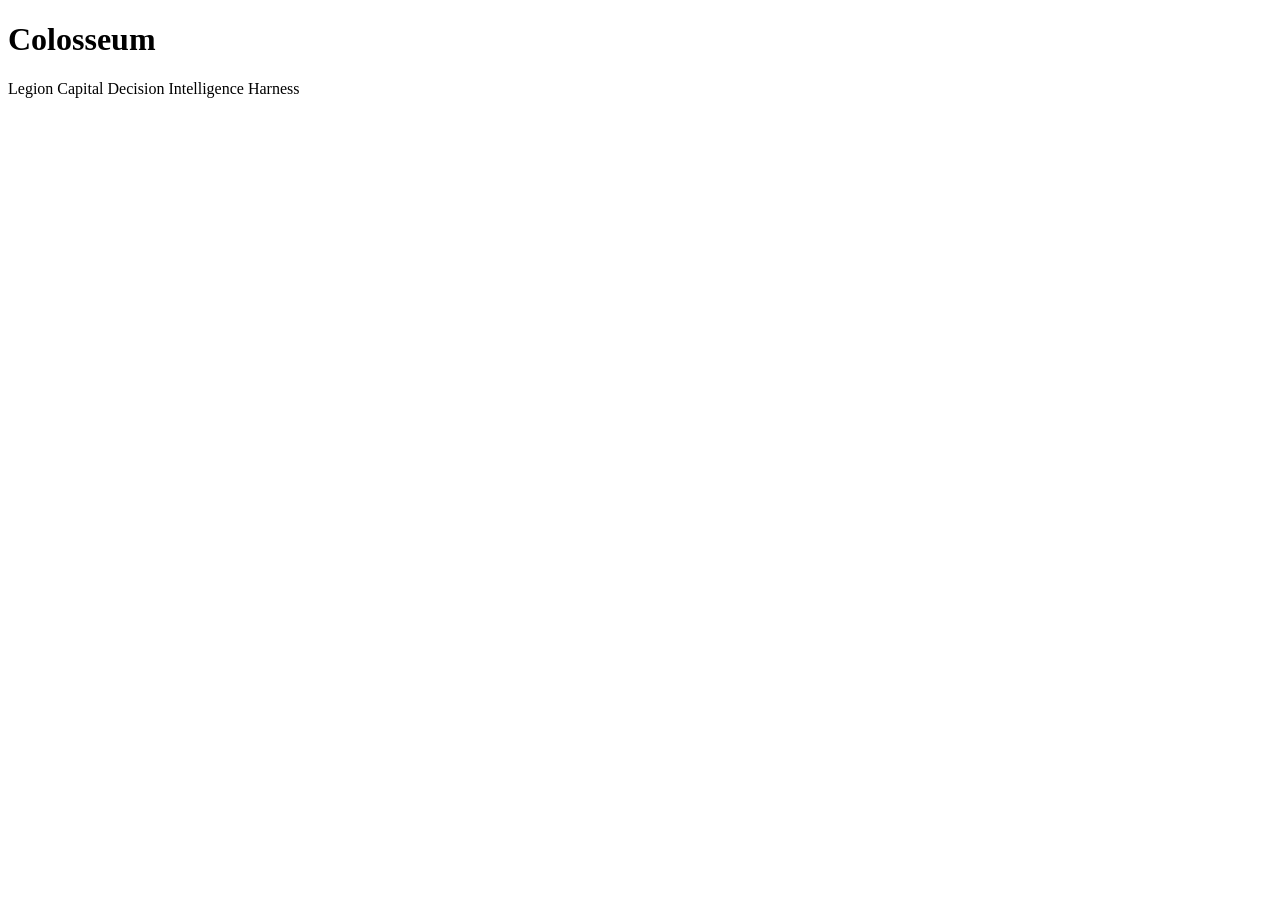
==== web/index.html @ 02df6abf "Colosseum starter pack and skeleton" ====
<!DOCTYPE html>
<html lang="en">
<head>
  <meta charset="UTF-8">
  <meta name="viewport" content="width=device-width, initial-scale=1.0">
  <title>Colosseum — Decision Intelligence</title>
  <link rel="stylesheet" href="styles.css">
</head>
<body>
  <header>
    <h1>Colosseum</h1>
    <p>Legion Capital Decision Intelligence Harness</p>
  </header>
  <main id="app">
    <!-- TODO: Implement UI components: Brief input, Adviser selection, Live run status, Memo & Scorecard view, Human approval -->
  </main>
  <script src="app.js"></script>
</body>
</html>
---- web/styles.css ----
/* Colosseum frontend styles */
/* TODO: Implement clean executive dashboard styling for memo, scorecard, and adviser debates. */
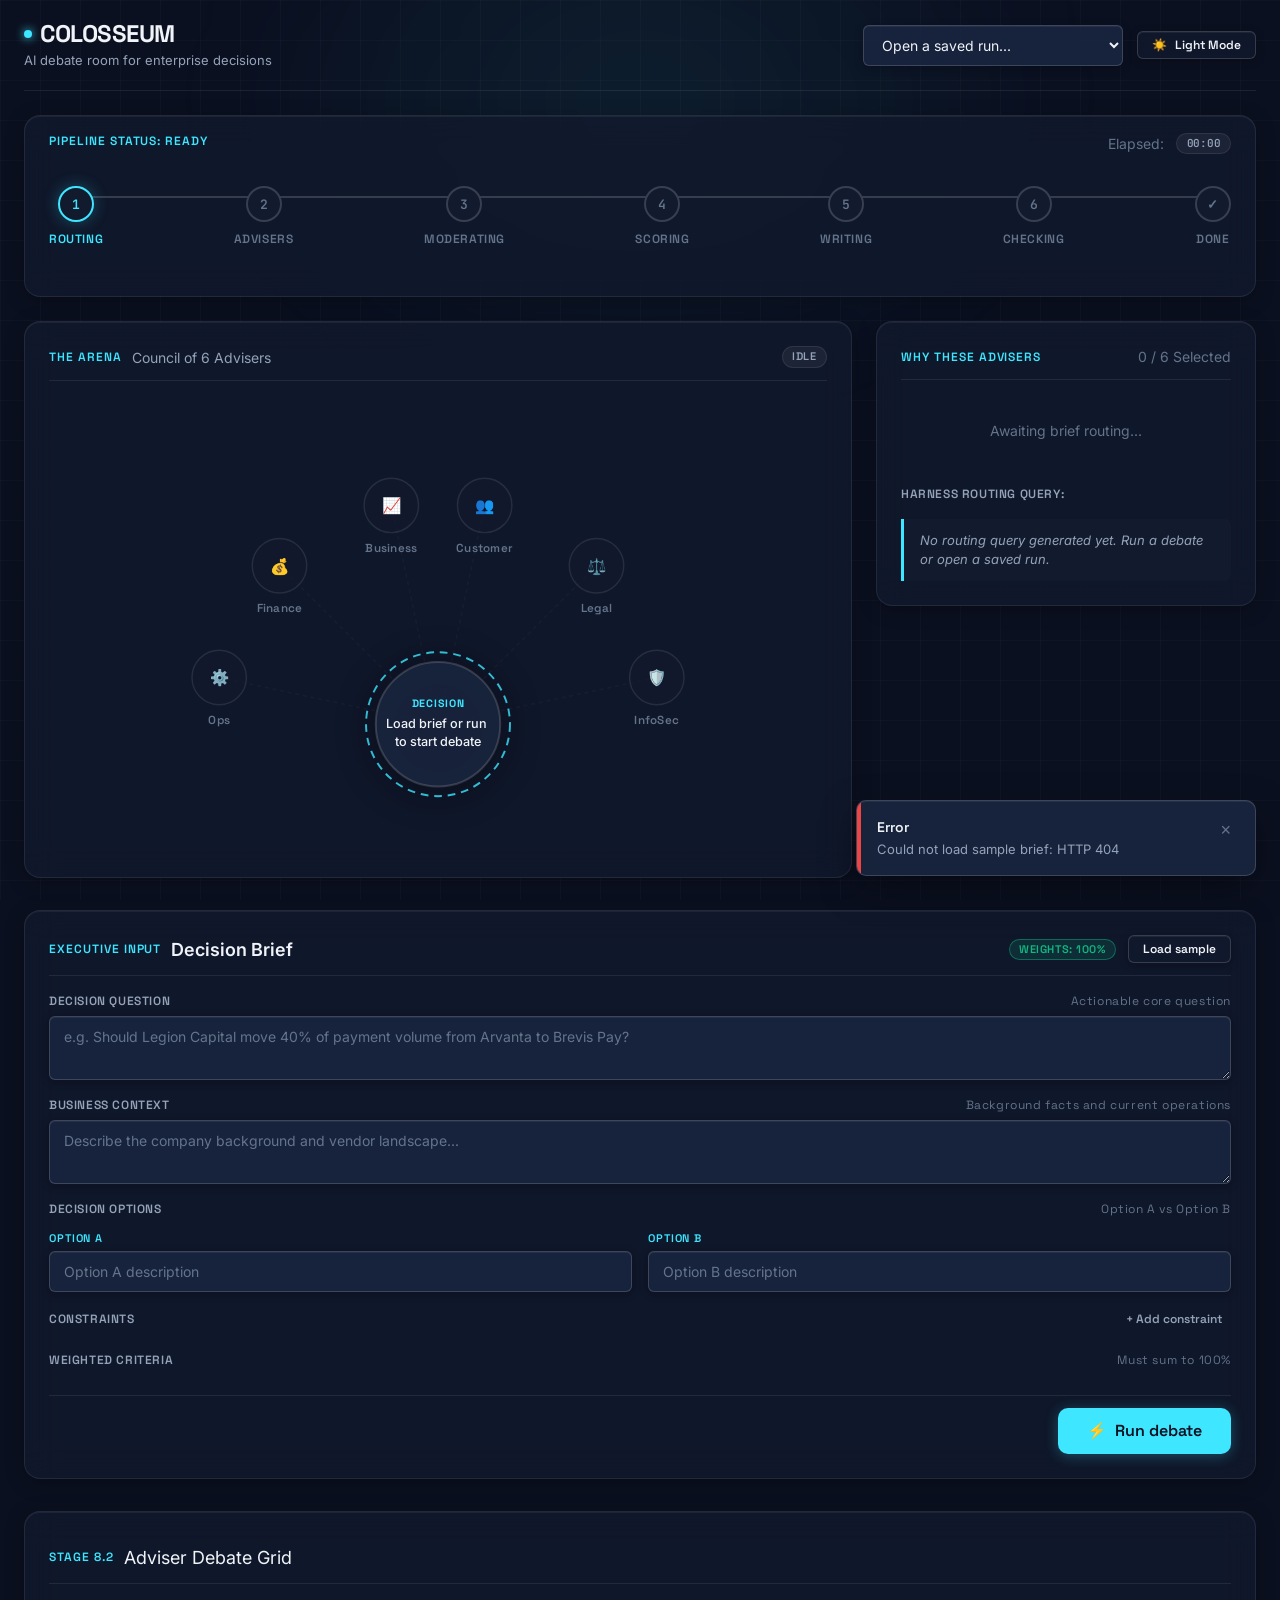
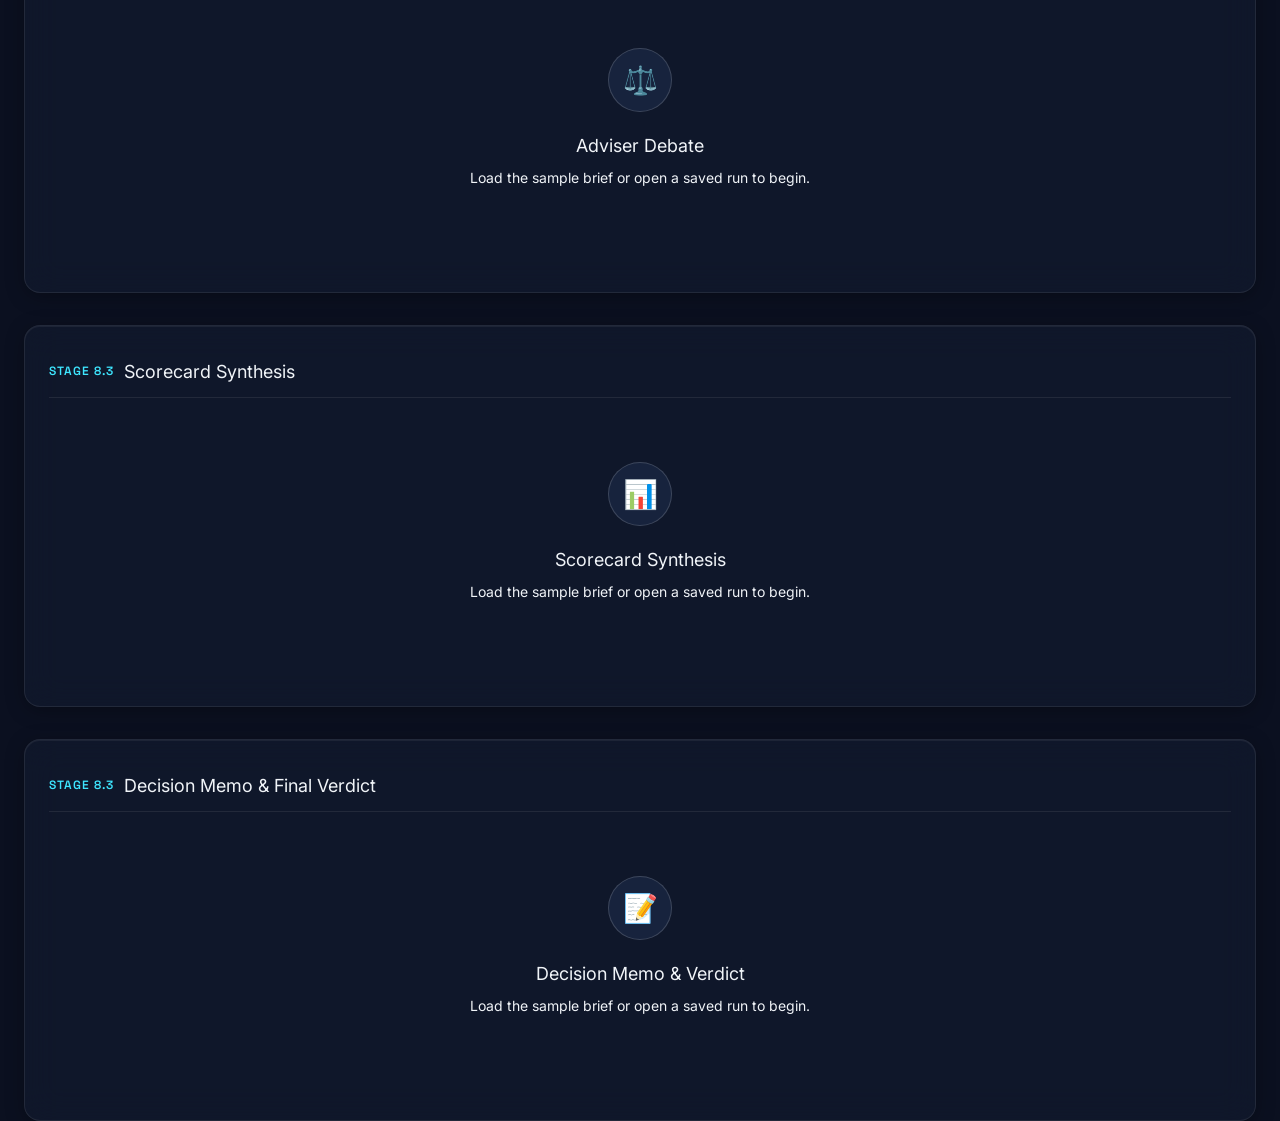
==== commit d722af1a: "feat(web): complete 8.1 command room, fix Arena SVG className bug, add favicon" ====
--- a/web/index.html
+++ b/web/index.html
@@ -1,19 +1,346 @@
 <!DOCTYPE html>
-<html lang="en">
+<html lang="en" data-theme="dark">
 <head>
   <meta charset="UTF-8">
   <meta name="viewport" content="width=device-width, initial-scale=1.0">
-  <title>Colosseum — Decision Intelligence</title>
+  <title>Colosseum — AI Debate Room for Enterprise Decisions</title>
+  <link rel="preconnect" href="https://fonts.googleapis.com">
+  <link rel="preconnect" href="https://fonts.gstatic.com" crossorigin>
+  <link href="https://fonts.googleapis.com/css2?family=Inter:wght@400;500;600;700&family=JetBrains+Mono:wght@400;500;600&family=Space+Grotesk:wght@500;600;700&display=swap" rel="stylesheet">
   <link rel="stylesheet" href="styles.css">
+  <link rel="icon" type="image/svg+xml" href="favicon.svg">
 </head>
 <body>
-  <header>
-    <h1>Colosseum</h1>
-    <p>Legion Capital Decision Intelligence Harness</p>
-  </header>
-  <main id="app">
-    <!-- TODO: Implement UI components: Brief input, Adviser selection, Live run status, Memo & Scorecard view, Human approval -->
-  </main>
+  <div class="app-container">
+    <!-- Top Bar -->
+    <header class="top-bar">
+      <div class="brand-group">
+        <div class="brand-title">
+          <span class="brand-dot"></span>
+          <span>COLOSSEUM</span>
+        </div>
+        <div class="brand-subtitle">AI debate room for enterprise decisions</div>
+      </div>
+
+      <div class="top-bar-controls">
+        <div class="saved-runs-wrapper">
+          <select id="saved-runs-select" class="select-control" aria-label="Open a saved run">
+            <option value="">Open a saved run...</option>
+          </select>
+        </div>
+        <button id="theme-toggle" class="btn btn-secondary btn-sm" aria-label="Toggle theme">
+          <span id="theme-icon">☀️</span>
+          <span id="theme-text">Light Mode</span>
+        </button>
+      </div>
+    </header>
+
+    <!-- Progress Step Bar & Timer -->
+    <div class="step-bar-wrapper glass-panel" style="padding: 1rem 1.5rem; margin-bottom: 1.5rem;">
+      <div style="display: flex; align-items: center; justify-content: space-between; margin-bottom: 0.5rem;">
+        <span class="eyebrow" id="pipeline-status-label">PIPELINE STATUS: READY</span>
+        <div style="display: flex; align-items: center; gap: 0.75rem;">
+          <span class="text-small text-muted">Elapsed:</span>
+          <span class="badge badge-neutral"><span id="elapsed-timer" class="mono-num">00:00</span></span>
+        </div>
+      </div>
+
+      <div class="step-bar">
+        <div class="step-bar-progress" id="step-progress-line" style="width: 0%;"></div>
+        
+        <div class="step-item is-active" data-step="routing">
+          <div class="step-node">1</div>
+          <div class="step-label">Routing</div>
+        </div>
+        <div class="step-item" data-step="advisers">
+          <div class="step-node">2</div>
+          <div class="step-label">Advisers</div>
+        </div>
+        <div class="step-item" data-step="moderating">
+          <div class="step-node">3</div>
+          <div class="step-label">Moderating</div>
+        </div>
+        <div class="step-item" data-step="scoring">
+          <div class="step-node">4</div>
+          <div class="step-label">Scoring</div>
+        </div>
+        <div class="step-item" data-step="writing">
+          <div class="step-node">5</div>
+          <div class="step-label">Writing</div>
+        </div>
+        <div class="step-item" data-step="checking">
+          <div class="step-node">6</div>
+          <div class="step-label">Checking</div>
+        </div>
+        <div class="step-item" data-step="done">
+          <div class="step-node">✓</div>
+          <div class="step-label">Done</div>
+        </div>
+      </div>
+    </div>
+
+    <!-- Red Glass Panel for Failed Runs -->
+    <div id="pipeline-error" class="glass-panel panel-error" style="display: none;">
+      <div class="panel-error-icon">!</div>
+      <div style="flex: 1;">
+        <div class="panel-error-title" id="pipeline-error-stage">Pipeline Failed</div>
+        <div class="panel-error-msg" id="pipeline-error-detail">An unexpected error occurred during execution.</div>
+      </div>
+    </div>
+
+    <!-- Hero Grid: The Arena & "Why These Advisers" -->
+    <div class="hero-grid">
+      <!-- The Arena (Hero Centerpiece) -->
+      <div class="glass-panel arena-panel" style="padding: 1.5rem;">
+        <div class="panel-header">
+          <div class="panel-title">
+            <span class="eyebrow" style="margin: 0;">THE ARENA</span>
+            <span style="font-size: 0.875rem; color: var(--text-secondary);">Council of 6 Advisers</span>
+          </div>
+          <span id="arena-status-badge" class="badge badge-neutral">Idle</span>
+        </div>
+
+        <div class="arena-wrapper">
+          <svg class="arena-svg" viewBox="0 0 800 420" xmlns="http://www.w3.org/2000/svg">
+            <defs>
+              <!-- Filter for glow on active rings -->
+              <filter id="cyanGlow" x="-20%" y="-20%" width="140%" height="140%">
+                <feGaussianBlur stdDeviation="4" result="blur" />
+                <feComposite in="SourceGraphic" in2="blur" operator="over" />
+              </filter>
+            </defs>
+
+            <!-- Connector Lines (Behind Seats) -->
+            <g class="arena-connectors">
+              <line id="connector-ops" class="arena-connector" x1="175" y1="272" x2="400" y2="320" />
+              <line id="connector-finance" class="arena-connector" x1="237" y1="157" x2="400" y2="320" />
+              <line id="connector-business" class="arena-connector" x1="352" y1="95" x2="400" y2="320" />
+              <line id="connector-customer" class="arena-connector" x1="448" y1="95" x2="400" y2="320" />
+              <line id="connector-legal" class="arena-connector" x1="563" y1="157" x2="400" y2="320" />
+              <line id="connector-infosec" class="arena-connector" x1="625" y1="272" x2="400" y2="320" />
+            </g>
+
+            <!-- Center Decision Node -->
+            <g class="center-decision-node" id="node-decision">
+              <circle class="center-disc" cx="400" cy="320" r="64" />
+              <circle class="center-ring" cx="400" cy="320" r="74" />
+              <text class="center-title" x="400" y="302">DECISION</text>
+              <text class="center-question" id="arena-center-question" x="400" y="324">
+                <tspan x="400" dy="0">Load brief or run</tspan>
+                <tspan x="400" dy="18">to start debate</tspan>
+              </text>
+            </g>
+
+            <!-- Adviser Seats -->
+            <!-- 1. Ops -->
+            <g id="seat-ops" class="arena-seat state-idle" data-adviser="ops" transform="translate(0,0)">
+              <circle class="seat-ring" cx="175" cy="272" r="34" />
+              <circle class="seat-disc" cx="175" cy="272" r="28" />
+              <text class="seat-icon" x="175" y="278" font-size="16" text-anchor="middle">⚙️</text>
+              <text class="seat-label" x="175" y="320">Ops</text>
+              <text class="seat-score-badge" id="seat-score-ops" x="175" y="335">0.00</text>
+            </g>
+
+            <!-- 2. Finance -->
+            <g id="seat-finance" class="arena-seat state-idle" data-adviser="finance" transform="translate(0,0)">
+              <circle class="seat-ring" cx="237" cy="157" r="34" />
+              <circle class="seat-disc" cx="237" cy="157" r="28" />
+              <text class="seat-icon" x="237" y="163" font-size="16" text-anchor="middle">💰</text>
+              <text class="seat-label" x="237" y="205">Finance</text>
+              <text class="seat-score-badge" id="seat-score-finance" x="237" y="220">0.00</text>
+            </g>
+
+            <!-- 3. Business -->
+            <g id="seat-business" class="arena-seat state-idle" data-adviser="business" transform="translate(0,0)">
+              <circle class="seat-ring" cx="352" cy="95" r="34" />
+              <circle class="seat-disc" cx="352" cy="95" r="28" />
+              <text class="seat-icon" x="352" y="101" font-size="16" text-anchor="middle">📈</text>
+              <text class="seat-label" x="352" y="143">Business</text>
+              <text class="seat-score-badge" id="seat-score-business" x="352" y="158">0.00</text>
+            </g>
+
+            <!-- 4. Customer -->
+            <g id="seat-customer" class="arena-seat state-idle" data-adviser="customer" transform="translate(0,0)">
+              <circle class="seat-ring" cx="448" cy="95" r="34" />
+              <circle class="seat-disc" cx="448" cy="95" r="28" />
+              <text class="seat-icon" x="448" y="101" font-size="16" text-anchor="middle">👥</text>
+              <text class="seat-label" x="448" y="143">Customer</text>
+              <text class="seat-score-badge" id="seat-score-customer" x="448" y="158">0.00</text>
+            </g>
+
+            <!-- 5. Legal -->
+            <g id="seat-legal" class="arena-seat state-idle" data-adviser="legal" transform="translate(0,0)">
+              <circle class="seat-ring" cx="563" cy="157" r="34" />
+              <circle class="seat-disc" cx="563" cy="157" r="28" />
+              <text class="seat-icon" x="563" y="163" font-size="16" text-anchor="middle">⚖️</text>
+              <text class="seat-label" x="563" y="205">Legal</text>
+              <text class="seat-score-badge" id="seat-score-legal" x="563" y="220">0.00</text>
+            </g>
+
+            <!-- 6. InfoSec -->
+            <g id="seat-infosec" class="arena-seat state-idle" data-adviser="infosec" transform="translate(0,0)">
+              <circle class="seat-ring" cx="625" cy="272" r="34" />
+              <circle class="seat-disc" cx="625" cy="272" r="28" />
+              <text class="seat-icon" x="625" y="278" font-size="16" text-anchor="middle">🛡️</text>
+              <text class="seat-label" x="625" y="320">InfoSec</text>
+              <text class="seat-score-badge" id="seat-score-infosec" x="625" y="335">0.00</text>
+            </g>
+          </svg>
+        </div>
+      </div>
+
+      <!-- "Why These Advisers" Panel -->
+      <div class="glass-panel routing-panel" style="padding: 1.5rem;">
+        <div class="panel-header">
+          <div class="panel-title">
+            <span class="eyebrow" style="margin: 0;">WHY THESE ADVISERS</span>
+          </div>
+          <span class="text-small text-muted" id="routing-summary-badge">0 / 6 Selected</span>
+        </div>
+
+        <div id="routing-rows-container" class="routing-list">
+          <!-- Rendered dynamically by app.js -->
+          <div class="empty-state" style="padding: 1.5rem 0;">
+            <p class="text-small text-muted">Awaiting brief routing...</p>
+          </div>
+        </div>
+
+        <div style="margin-top: 1rem;">
+          <div class="form-label" style="margin-bottom: 0.25rem;">Harness Routing Query:</div>
+          <blockquote id="routing-query-box" class="routing-query-box">
+            No routing query generated yet. Run a debate or open a saved run.
+          </blockquote>
+        </div>
+      </div>
+    </div>
+
+    <!-- Brief Panel -->
+    <div id="brief-panel" class="glass-panel" style="margin-bottom: 2rem;">
+      <div class="panel-header">
+        <div class="panel-title">
+          <span class="eyebrow" style="margin: 0;">EXECUTIVE INPUT</span>
+          <span style="font-size: 1.125rem; font-weight: 600;">Decision Brief</span>
+        </div>
+        <div style="display: flex; align-items: center; gap: 0.75rem;">
+          <span id="weight-indicator" class="badge badge-pass">Weights: 100%</span>
+          <button id="btn-load-sample" class="btn btn-secondary btn-sm" type="button">
+            Load sample
+          </button>
+        </div>
+      </div>
+
+      <form id="brief-form" onsubmit="return false;">
+        <div class="form-group">
+          <label class="form-label" for="brief-question">
+            <span>Decision Question</span>
+            <span class="text-muted" style="font-weight: 400; text-transform: none;">Actionable core question</span>
+          </label>
+          <textarea id="brief-question" class="textarea-control" rows="2" placeholder="e.g. Should Legion Capital move 40% of payment volume from Arvanta to Brevis Pay?"></textarea>
+        </div>
+
+        <div class="form-group">
+          <label class="form-label" for="brief-context">
+            <span>Business Context</span>
+            <span class="text-muted" style="font-weight: 400; text-transform: none;">Background facts and current operations</span>
+          </label>
+          <textarea id="brief-context" class="textarea-control" rows="2" placeholder="Describe the company background and vendor landscape..."></textarea>
+        </div>
+
+        <div class="form-group">
+          <label class="form-label">
+            <span>Decision Options</span>
+            <span class="text-muted" style="font-weight: 400; text-transform: none;">Option A vs Option B</span>
+          </label>
+          <div class="options-grid">
+            <div>
+              <span class="eyebrow" style="font-size: 0.6875rem;">Option A</span>
+              <input type="text" id="option-a-text" class="input-control" placeholder="Option A description" />
+            </div>
+            <div>
+              <span class="eyebrow" style="font-size: 0.6875rem;">Option B</span>
+              <input type="text" id="option-b-text" class="input-control" placeholder="Option B description" />
+            </div>
+          </div>
+        </div>
+
+        <!-- Constraints List -->
+        <div class="form-group" style="margin-top: 1rem;">
+          <div class="form-label">
+            <span>Constraints</span>
+            <button id="btn-add-constraint" class="btn btn-ghost btn-sm" type="button" style="padding: 0.2rem 0.5rem;">+ Add constraint</button>
+          </div>
+          <div id="constraints-list">
+            <!-- Populated dynamically -->
+          </div>
+        </div>
+
+        <!-- Criteria List -->
+        <div class="form-group" style="margin-top: 1rem;">
+          <div class="form-label">
+            <span>Weighted Criteria</span>
+            <span class="text-muted" style="font-weight: 400; text-transform: none;">Must sum to 100%</span>
+          </div>
+          <div id="criteria-list">
+            <!-- Populated dynamically -->
+          </div>
+        </div>
+
+        <div class="panel-footer">
+          <button id="btn-run-debate" class="btn btn-primary btn-lg" type="button">
+            <span>⚡</span>
+            <span>Run debate</span>
+          </button>
+        </div>
+      </form>
+    </div>
+
+    <!-- Empty Sections for 8.2 and 8.3 -->
+    <section id="debate" class="glass-panel section-placeholder" style="padding: 2rem 1.5rem;">
+      <div class="panel-header">
+        <div class="panel-title">
+          <span class="eyebrow" style="margin: 0;">STAGE 8.2</span>
+          <span>Adviser Debate Grid</span>
+        </div>
+      </div>
+      <div class="empty-state">
+        <div class="empty-state-icon">⚖️</div>
+        <div class="empty-state-title">Adviser Debate</div>
+        <div class="empty-state-desc">Load the sample brief or open a saved run to begin.</div>
+      </div>
+    </section>
+
+    <section id="scorecard" class="glass-panel section-placeholder" style="padding: 2rem 1.5rem;">
+      <div class="panel-header">
+        <div class="panel-title">
+          <span class="eyebrow" style="margin: 0;">STAGE 8.3</span>
+          <span>Scorecard Synthesis</span>
+        </div>
+      </div>
+      <div class="empty-state">
+        <div class="empty-state-icon">📊</div>
+        <div class="empty-state-title">Scorecard Synthesis</div>
+        <div class="empty-state-desc">Load the sample brief or open a saved run to begin.</div>
+      </div>
+    </section>
+
+    <section id="memo" class="glass-panel section-placeholder" style="padding: 2rem 1.5rem;">
+      <div class="panel-header">
+        <div class="panel-title">
+          <span class="eyebrow" style="margin: 0;">STAGE 8.3</span>
+          <span>Decision Memo & Final Verdict</span>
+        </div>
+      </div>
+      <div class="empty-state">
+        <div class="empty-state-icon">📝</div>
+        <div class="empty-state-title">Decision Memo & Verdict</div>
+        <div class="empty-state-desc">Load the sample brief or open a saved run to begin.</div>
+      </div>
+    </section>
+  </div>
+
+  <!-- Toast Notifications Container -->
+  <div id="toast-container" class="toast-container" aria-live="polite"></div>
+
   <script src="app.js"></script>
 </body>
 </html>
--- a/web/styles.css
+++ b/web/styles.css
@@ -1,2 +1,1780 @@
-/* Colosseum frontend styles */
-/* TODO: Implement clean executive dashboard styling for memo, scorecard, and adviser debates. */
+/* ==========================================================================
+   COLOSSEUM DESIGN SYSTEM (CDS)
+   Styles for the Decision Command Room
+   Version: 1.0.0
+   ========================================================================== */
+
+/* --------------------------------------------------------------------------
+   1. Google Fonts Import
+   -------------------------------------------------------------------------- */
+@import url('https://fonts.googleapis.com/css2?family=Inter:wght@400;500;600;700&family=JetBrains+Mono:wght@400;500;600&family=Space+Grotesk:wght@500;600;700&display=swap');
+
+/* --------------------------------------------------------------------------
+   2. Design Tokens & CSS Variables
+   -------------------------------------------------------------------------- */
+:root {
+  /* Canvas & Surfaces (Dark Theme - Default) */
+  --bg-base: #0B1020;
+  --bg-grid: rgba(255, 255, 255, 0.025);
+  --bg-surface: rgba(18, 26, 46, 0.75);
+  --bg-surface-solid: #121A2E;
+  --bg-surface-elevated: rgba(26, 38, 64, 0.88);
+  --bg-surface-hover: rgba(34, 48, 80, 0.90);
+  --bg-surface-active: rgba(42, 60, 100, 0.95);
+  --bg-glass-inset: inset 0 1px 0 0 rgba(255, 255, 255, 0.06);
+
+  /* Boundaries & Borders */
+  --border-subtle: rgba(255, 255, 255, 0.08);
+  --border-strong: rgba(255, 255, 255, 0.16);
+  --border-glow: rgba(62, 230, 255, 0.35);
+
+  /* Text & Typography */
+  --text-primary: #F0F4F8;
+  --text-secondary: #94A3B8;
+  --text-muted: #64748B;
+  --text-inverse: #0B1020;
+
+  /* Primary Accent: Electric Cyan */
+  --accent-cyan: #3EE6FF;
+  --accent-cyan-hover: #6BEBFF;
+  --accent-cyan-dim: rgba(62, 230, 255, 0.12);
+  --accent-cyan-glow: rgba(62, 230, 255, 0.28);
+  --accent-cyan-border: rgba(62, 230, 255, 0.40);
+
+  /* Semantic Meaning Colors (Used strictly for meaning) */
+  --color-pass: #10B981;             /* PASS / Kept / Approved */
+  --color-pass-dim: rgba(16, 185, 129, 0.14);
+  --color-pass-glow: rgba(16, 185, 129, 0.30);
+  --color-pass-border: rgba(16, 185, 129, 0.45);
+
+  --color-flag: #F59E0B;             /* FLAG / Incomplete / Conditional */
+  --color-flag-dim: rgba(245, 158, 11, 0.14);
+  --color-flag-glow: rgba(245, 158, 11, 0.30);
+  --color-flag-border: rgba(245, 158, 11, 0.45);
+
+  --color-strike: #EF4444;           /* STRIKE / Blocking / Objection */
+  --color-strike-dim: rgba(239, 68, 68, 0.14);
+  --color-strike-glow: rgba(239, 68, 68, 0.30);
+  --color-strike-border: rgba(239, 68, 68, 0.45);
+
+  --color-human: #8B5CF6;            /* Human Executive Decision / Override */
+  --color-human-dim: rgba(139, 92, 246, 0.14);
+  --color-human-glow: rgba(139, 92, 246, 0.30);
+  --color-human-border: rgba(139, 92, 246, 0.45);
+
+  /* Font Stacks */
+  --font-heading: 'Space Grotesk', -apple-system, BlinkMacSystemFont, 'Segoe UI', Roboto, sans-serif;
+  --font-body: 'Inter', -apple-system, BlinkMacSystemFont, 'Segoe UI', Roboto, sans-serif;
+  --font-mono: 'JetBrains Mono', ui-monospace, SFMono-Regular, Menlo, Monaco, Consolas, monospace;
+
+  /* Radii */
+  --radius-xs: 4px;
+  --radius-sm: 6px;
+  --radius-md: 10px;
+  --radius-lg: 16px;
+  --radius-xl: 24px;
+  --radius-full: 9999px;
+
+  /* Shadows & Depth */
+  --shadow-sm: 0 2px 8px rgba(0, 0, 0, 0.25);
+  --shadow-md: 0 4px 20px -2px rgba(0, 0, 0, 0.35);
+  --shadow-lg: 0 12px 36px -4px rgba(0, 0, 0, 0.50);
+  --shadow-glow: 0 0 24px var(--accent-cyan-glow);
+
+  /* Animation & Motion */
+  --ease-command: cubic-bezier(0.2, 0.8, 0.2, 1.0);
+  --duration-micro: 180ms;
+  --duration-standard: 320ms;
+  --duration-structural: 480ms;
+  --duration-ambient: 2400ms;
+
+  /* Layout */
+  --max-width: 1280px;
+  --gutter: 24px;
+  --gutter-phone: 16px;
+}
+
+/* Light Theme Tokens */
+[data-theme="light"] {
+  --bg-base: #F4F7FB;
+  --bg-grid: rgba(15, 23, 42, 0.035);
+  --bg-surface: rgba(255, 255, 255, 0.88);
+  --bg-surface-solid: #FFFFFF;
+  --bg-surface-elevated: #FFFFFF;
+  --bg-surface-hover: rgba(241, 245, 249, 0.95);
+  --bg-surface-active: rgba(226, 232, 240, 0.95);
+  --bg-glass-inset: inset 0 1px 0 0 rgba(255, 255, 255, 0.90);
+
+  --border-subtle: rgba(15, 23, 42, 0.10);
+  --border-strong: rgba(15, 23, 42, 0.20);
+  --border-glow: rgba(0, 153, 184, 0.40);
+
+  --text-primary: #0F172A;
+  --text-secondary: #475569;
+  --text-muted: #64748B;
+  --text-inverse: #FFFFFF;
+
+  --accent-cyan: #008AA6;
+  --accent-cyan-hover: #007A94;
+  --accent-cyan-dim: rgba(0, 138, 166, 0.10);
+  --accent-cyan-glow: rgba(0, 138, 166, 0.22);
+  --accent-cyan-border: rgba(0, 138, 166, 0.35);
+
+  --color-pass: #059669;
+  --color-pass-dim: rgba(5, 150, 105, 0.10);
+  --color-pass-glow: rgba(5, 150, 105, 0.22);
+  --color-pass-border: rgba(5, 150, 105, 0.35);
+
+  --color-flag: #D97706;
+  --color-flag-dim: rgba(217, 119, 6, 0.10);
+  --color-flag-glow: rgba(217, 119, 6, 0.22);
+  --color-flag-border: rgba(217, 119, 6, 0.35);
+
+  --color-strike: #DC2626;
+  --color-strike-dim: rgba(220, 38, 38, 0.10);
+  --color-strike-glow: rgba(220, 38, 38, 0.22);
+  --color-strike-border: rgba(220, 38, 38, 0.35);
+
+  --color-human: #7C3AED;
+  --color-human-dim: rgba(124, 58, 237, 0.10);
+  --color-human-glow: rgba(124, 58, 237, 0.22);
+  --color-human-border: rgba(124, 58, 237, 0.35);
+
+  --shadow-sm: 0 2px 8px rgba(15, 23, 42, 0.06);
+  --shadow-md: 0 4px 20px -2px rgba(15, 23, 42, 0.08);
+  --shadow-lg: 0 12px 36px -4px rgba(15, 23, 42, 0.12);
+  --shadow-glow: 0 0 24px rgba(0, 138, 166, 0.18);
+}
+
+/* --------------------------------------------------------------------------
+   3. Global Reset & Ambient Background
+   -------------------------------------------------------------------------- */
+*, *::before, *::after {
+  box-sizing: border-box;
+  margin: 0;
+  padding: 0;
+}
+
+html {
+  font-size: 16px;
+  -webkit-text-size-adjust: 100%;
+  scroll-behavior: smooth;
+  height: 100%;
+}
+
+body {
+  font-family: var(--font-body);
+  color: var(--text-primary);
+  background-color: var(--bg-base);
+  line-height: 1.5;
+  min-height: 100vh;
+  position: relative;
+  overflow-x: hidden;
+  -webkit-font-smoothing: antialiased;
+  -moz-osx-font-smoothing: grayscale;
+  transition: background-color var(--duration-standard) var(--ease-command),
+              color var(--duration-standard) var(--ease-command);
+}
+
+/* Ambient Subtle Background Grid + Drifting Radial Light */
+body::before {
+  content: "";
+  position: fixed;
+  inset: 0;
+  background-image: 
+    linear-gradient(to right, var(--bg-grid) 1px, transparent 1px),
+    linear-gradient(to bottom, var(--bg-grid) 1px, transparent 1px);
+  background-size: 40px 40px;
+  pointer-events: none;
+  z-index: 0;
+}
+
+body::after {
+  content: "";
+  position: fixed;
+  top: -200px;
+  left: 50%;
+  transform: translateX(-50%);
+  width: 900px;
+  height: 600px;
+  background: radial-gradient(ellipse at center, var(--accent-cyan-dim) 0%, transparent 70%);
+  opacity: 0.65;
+  filter: blur(80px);
+  pointer-events: none;
+  z-index: 0;
+  animation: ambientLightDrift 20s infinite alternate ease-in-out;
+}
+
+@keyframes ambientLightDrift {
+  0% {
+    transform: translateX(-55%) translateY(0px) scale(0.95);
+    opacity: 0.5;
+  }
+  50% {
+    transform: translateX(-48%) translateY(40px) scale(1.05);
+    opacity: 0.75;
+  }
+  100% {
+    transform: translateX(-52%) translateY(-20px) scale(1.0);
+    opacity: 0.6;
+  }
+}
+
+/* Base Content Container */
+.app-container {
+  max-width: var(--max-width);
+  margin: 0 auto;
+  padding: 0 var(--gutter);
+  position: relative;
+  z-index: 1;
+}
+
+@media (max-width: 640px) {
+  .app-container {
+    padding: 0 var(--gutter-phone);
+  }
+}
+
+/* --------------------------------------------------------------------------
+   4. Typography Hierarchy
+   -------------------------------------------------------------------------- */
+h1, h2, h3, h4, h5, h6 {
+  font-family: var(--font-heading);
+  color: var(--text-primary);
+  font-weight: 600;
+  line-height: 1.25;
+  letter-spacing: -0.015em;
+}
+
+h1 {
+  font-size: 2rem;       /* 32px */
+  font-weight: 700;
+  letter-spacing: -0.025em;
+}
+
+h2 {
+  font-size: 1.5rem;     /* 24px */
+}
+
+h3 {
+  font-size: 1.25rem;    /* 20px */
+}
+
+h4 {
+  font-size: 1.125rem;   /* 18px */
+}
+
+p {
+  color: var(--text-secondary);
+  font-size: 1rem;
+}
+
+small, .text-small {
+  font-size: 0.875rem;
+  color: var(--text-secondary);
+}
+
+.text-muted {
+  color: var(--text-muted);
+}
+
+.eyebrow {
+  font-family: var(--font-heading);
+  font-size: 0.75rem;
+  font-weight: 600;
+  text-transform: uppercase;
+  letter-spacing: 0.08em;
+  color: var(--accent-cyan);
+  margin-bottom: 0.25rem;
+  display: inline-block;
+}
+
+.mono-num {
+  font-family: var(--font-mono);
+  font-variant-numeric: tabular-nums;
+  letter-spacing: -0.02em;
+}
+
+/* --------------------------------------------------------------------------
+   5. Glass Panels & Layout Cards
+   -------------------------------------------------------------------------- */
+.glass-panel {
+  background: var(--bg-surface);
+  backdrop-filter: blur(16px);
+  -webkit-backdrop-filter: blur(16px);
+  border: 1px solid var(--border-subtle);
+  border-radius: var(--radius-lg);
+  box-shadow: var(--shadow-md), var(--bg-glass-inset);
+  padding: 1.5rem;
+  position: relative;
+  transition: border-color var(--duration-standard) var(--ease-command),
+              box-shadow var(--duration-standard) var(--ease-command),
+              transform var(--duration-standard) var(--ease-command);
+}
+
+.glass-panel:hover {
+  border-color: var(--border-strong);
+}
+
+.glass-panel-elevated {
+  background: var(--bg-surface-elevated);
+  box-shadow: var(--shadow-lg), var(--bg-glass-inset);
+}
+
+.glass-panel-glow {
+  border-color: var(--border-glow);
+  box-shadow: var(--shadow-md), var(--shadow-glow), var(--bg-glass-inset);
+}
+
+.panel-header {
+  display: flex;
+  align-items: center;
+  justify-content: space-between;
+  margin-bottom: 1rem;
+  padding-bottom: 0.75rem;
+  border-bottom: 1px solid var(--border-subtle);
+}
+
+.panel-title {
+  display: flex;
+  align-items: center;
+  gap: 0.625rem;
+  font-size: 1.125rem;
+}
+
+.panel-footer {
+  margin-top: 1.25rem;
+  padding-top: 0.75rem;
+  border-top: 1px solid var(--border-subtle);
+  display: flex;
+  align-items: center;
+  justify-content: flex-end;
+  gap: 0.75rem;
+}
+
+/* --------------------------------------------------------------------------
+   6. Buttons & Interactive Controls
+   -------------------------------------------------------------------------- */
+.btn {
+  display: inline-flex;
+  align-items: center;
+  justify-content: center;
+  gap: 0.5rem;
+  font-family: var(--font-heading);
+  font-size: 0.875rem;
+  font-weight: 600;
+  line-height: 1;
+  padding: 0.6875rem 1.25rem;
+  border-radius: var(--radius-sm);
+  border: 1px solid transparent;
+  cursor: pointer;
+  text-decoration: none;
+  white-space: nowrap;
+  user-select: none;
+  transition: all var(--duration-micro) var(--ease-command);
+  outline: none;
+}
+
+.btn:focus-visible {
+  box-shadow: 0 0 0 2px var(--bg-base), 0 0 0 4px var(--accent-cyan);
+}
+
+/* Primary Glow Button */
+.btn-primary {
+  background: var(--accent-cyan);
+  color: var(--text-inverse);
+  border-color: transparent;
+  box-shadow: 0 2px 14px var(--accent-cyan-glow);
+}
+
+.btn-primary:hover {
+  background: var(--accent-cyan-hover);
+  box-shadow: 0 4px 20px var(--accent-cyan-glow);
+  transform: translateY(-1px);
+}
+
+.btn-primary:active {
+  transform: translateY(0);
+  box-shadow: 0 2px 8px var(--accent-cyan-glow);
+}
+
+/* Secondary Frosted Button */
+.btn-secondary {
+  background: var(--bg-surface);
+  backdrop-filter: blur(8px);
+  -webkit-backdrop-filter: blur(8px);
+  color: var(--text-primary);
+  border-color: var(--border-strong);
+  box-shadow: var(--shadow-sm), var(--bg-glass-inset);
+}
+
+.btn-secondary:hover {
+  background: var(--bg-surface-hover);
+  border-color: var(--accent-cyan-border);
+  color: var(--text-primary);
+  transform: translateY(-1px);
+}
+
+.btn-secondary:active {
+  background: var(--bg-surface-active);
+  transform: translateY(0);
+}
+
+/* Ghost Button */
+.btn-ghost {
+  background: transparent;
+  color: var(--text-secondary);
+  border-color: transparent;
+}
+
+.btn-ghost:hover {
+  background: var(--accent-cyan-dim);
+  color: var(--accent-cyan);
+}
+
+.btn-ghost:active {
+  background: rgba(62, 230, 255, 0.18);
+}
+
+/* Semantic Action Buttons */
+.btn-strike {
+  background: var(--color-strike);
+  color: #FFFFFF;
+  box-shadow: 0 2px 12px var(--color-strike-glow);
+}
+.btn-strike:hover {
+  background: #DC2626;
+  transform: translateY(-1px);
+}
+
+.btn-pass {
+  background: var(--color-pass);
+  color: #FFFFFF;
+  box-shadow: 0 2px 12px var(--color-pass-glow);
+}
+.btn-pass:hover {
+  background: #059669;
+  transform: translateY(-1px);
+}
+
+/* Button Sizes */
+.btn-sm {
+  font-size: 0.75rem;
+  padding: 0.4375rem 0.875rem;
+}
+
+.btn-lg {
+  font-size: 1rem;
+  padding: 0.875rem 1.75rem;
+  border-radius: var(--radius-md);
+}
+
+.btn-icon {
+  padding: 0.625rem;
+  border-radius: var(--radius-sm);
+}
+
+.btn:disabled, .btn.is-disabled {
+  opacity: 0.45;
+  cursor: not-allowed;
+  pointer-events: none;
+  transform: none !important;
+  box-shadow: none !important;
+}
+
+/* --------------------------------------------------------------------------
+   7. Badges & Monospace Chips
+   -------------------------------------------------------------------------- */
+.badge {
+  display: inline-flex;
+  align-items: center;
+  gap: 0.375rem;
+  font-family: var(--font-heading);
+  font-size: 0.6875rem;
+  font-weight: 600;
+  text-transform: uppercase;
+  letter-spacing: 0.05em;
+  padding: 0.2rem 0.6rem;
+  border-radius: var(--radius-full);
+  border: 1px solid transparent;
+  line-height: 1.2;
+}
+
+.badge-dot {
+  width: 6px;
+  height: 6px;
+  border-radius: 50%;
+  display: inline-block;
+}
+
+/* Meaning Badges */
+.badge-pass {
+  background: var(--color-pass-dim);
+  color: var(--color-pass);
+  border-color: var(--color-pass-border);
+}
+.badge-pass .badge-dot {
+  background: var(--color-pass);
+  box-shadow: 0 0 6px var(--color-pass);
+}
+
+.badge-flag {
+  background: var(--color-flag-dim);
+  color: var(--color-flag);
+  border-color: var(--color-flag-border);
+}
+.badge-flag .badge-dot {
+  background: var(--color-flag);
+  box-shadow: 0 0 6px var(--color-flag);
+}
+
+.badge-strike {
+  background: var(--color-strike-dim);
+  color: var(--color-strike);
+  border-color: var(--color-strike-border);
+}
+.badge-strike .badge-dot {
+  background: var(--color-strike);
+  box-shadow: 0 0 6px var(--color-strike);
+}
+
+.badge-human {
+  background: var(--color-human-dim);
+  color: var(--color-human);
+  border-color: var(--color-human-border);
+}
+.badge-human .badge-dot {
+  background: var(--color-human);
+  box-shadow: 0 0 6px var(--color-human);
+}
+
+.badge-cyan {
+  background: var(--accent-cyan-dim);
+  color: var(--accent-cyan);
+  border-color: var(--accent-cyan-border);
+}
+.badge-cyan .badge-dot {
+  background: var(--accent-cyan);
+  box-shadow: 0 0 6px var(--accent-cyan);
+}
+
+.badge-neutral {
+  background: rgba(255, 255, 255, 0.06);
+  color: var(--text-secondary);
+  border-color: var(--border-subtle);
+}
+.badge-neutral .badge-dot {
+  background: var(--text-secondary);
+}
+
+/* Monospace Clickable Evidence Chip */
+.chip {
+  display: inline-flex;
+  align-items: center;
+  gap: 0.375rem;
+  font-family: var(--font-mono);
+  font-size: 0.75rem;
+  font-weight: 500;
+  padding: 0.25rem 0.625rem;
+  border-radius: var(--radius-xs);
+  background: var(--bg-surface);
+  color: var(--text-primary);
+  border: 1px solid var(--border-strong);
+  cursor: pointer;
+  text-decoration: none;
+  user-select: none;
+  transition: all var(--duration-micro) var(--ease-command);
+}
+
+.chip:hover {
+  background: var(--bg-surface-hover);
+  border-color: var(--accent-cyan-border);
+  color: var(--accent-cyan);
+  box-shadow: 0 0 8px var(--accent-cyan-dim);
+  transform: translateY(-1px);
+}
+
+.chip:active, .chip.is-active {
+  background: var(--accent-cyan-dim);
+  border-color: var(--accent-cyan);
+  color: var(--accent-cyan);
+}
+
+.chip-evidence {
+  letter-spacing: 0.02em;
+}
+
+.chip-tag {
+  font-family: var(--font-body);
+  border-radius: var(--radius-full);
+}
+
+/* --------------------------------------------------------------------------
+   8. Progress Step Bar
+   -------------------------------------------------------------------------- */
+.step-bar {
+  display: flex;
+  align-items: center;
+  justify-content: space-between;
+  width: 100%;
+  position: relative;
+  padding: 0.5rem 0;
+  margin: 1.5rem 0;
+}
+
+.step-bar::before {
+  content: "";
+  position: absolute;
+  top: 18px;
+  left: 24px;
+  right: 24px;
+  height: 2px;
+  background: var(--border-strong);
+  z-index: 0;
+}
+
+.step-bar-progress {
+  position: absolute;
+  top: 18px;
+  left: 24px;
+  height: 2px;
+  background: var(--accent-cyan);
+  box-shadow: 0 0 8px var(--accent-cyan);
+  z-index: 0;
+  transition: width var(--duration-structural) var(--ease-command);
+}
+
+.step-item {
+  position: relative;
+  z-index: 1;
+  display: flex;
+  flex-direction: column;
+  align-items: center;
+  gap: 0.5rem;
+  cursor: pointer;
+  background: transparent;
+  border: none;
+  padding: 0;
+}
+
+.step-node {
+  width: 36px;
+  height: 36px;
+  border-radius: 50%;
+  background: var(--bg-surface-solid);
+  border: 2px solid var(--border-strong);
+  display: flex;
+  align-items: center;
+  justify-content: center;
+  font-family: var(--font-mono);
+  font-size: 0.8125rem;
+  font-weight: 600;
+  color: var(--text-muted);
+  transition: all var(--duration-standard) var(--ease-command);
+}
+
+.step-label {
+  font-family: var(--font-heading);
+  font-size: 0.75rem;
+  font-weight: 600;
+  color: var(--text-muted);
+  text-transform: uppercase;
+  letter-spacing: 0.05em;
+  transition: color var(--duration-standard) var(--ease-command);
+  white-space: nowrap;
+}
+
+/* Step States */
+.step-item.is-completed .step-node {
+  background: var(--color-pass);
+  border-color: var(--color-pass);
+  color: #FFFFFF;
+  box-shadow: 0 0 12px var(--color-pass-glow);
+}
+.step-item.is-completed .step-label {
+  color: var(--text-primary);
+}
+
+.step-item.is-active .step-node {
+  background: var(--bg-surface-solid);
+  border-color: var(--accent-cyan);
+  color: var(--accent-cyan);
+  box-shadow: 0 0 16px var(--accent-cyan-glow);
+  animation: softPulse 2s infinite ease-in-out;
+}
+.step-item.is-active .step-label {
+  color: var(--accent-cyan);
+}
+
+/* --------------------------------------------------------------------------
+   9. Scorecard & Score Bar
+   -------------------------------------------------------------------------- */
+.score-row {
+  display: grid;
+  grid-template-columns: 180px 1fr 60px;
+  align-items: center;
+  gap: 1.25rem;
+  padding: 0.875rem 0;
+  border-bottom: 1px solid var(--border-subtle);
+}
+
+.score-row:last-child {
+  border-bottom: none;
+}
+
+.score-meta {
+  display: flex;
+  flex-direction: column;
+}
+
+.score-criterion {
+  font-family: var(--font-heading);
+  font-size: 0.875rem;
+  font-weight: 600;
+  color: var(--text-primary);
+}
+
+.score-weight {
+  font-family: var(--font-mono);
+  font-size: 0.75rem;
+  color: var(--text-muted);
+}
+
+.score-bar-track {
+  width: 100%;
+  height: 8px;
+  background: rgba(255, 255, 255, 0.08);
+  border-radius: var(--radius-full);
+  overflow: hidden;
+  position: relative;
+}
+
+.score-bar-fill {
+  height: 100%;
+  width: 0%;
+  border-radius: var(--radius-full);
+  background: var(--accent-cyan);
+  box-shadow: 0 0 8px var(--accent-cyan-glow);
+  transition: width var(--duration-structural) var(--ease-command);
+}
+
+.score-bar-fill.fill-pass {
+  background: var(--color-pass);
+  box-shadow: 0 0 8px var(--color-pass-glow);
+}
+
+.score-bar-fill.fill-flag {
+  background: var(--color-flag);
+  box-shadow: 0 0 8px var(--color-flag-glow);
+}
+
+.score-bar-fill.fill-strike {
+  background: var(--color-strike);
+  box-shadow: 0 0 8px var(--color-strike-glow);
+}
+
+.score-value {
+  font-family: var(--font-mono);
+  font-size: 0.875rem;
+  font-weight: 600;
+  text-align: right;
+  color: var(--text-primary);
+}
+
+/* --------------------------------------------------------------------------
+   10. Verdict Seal
+   -------------------------------------------------------------------------- */
+.verdict-seal {
+  display: inline-flex;
+  align-items: center;
+  gap: 1rem;
+  padding: 1rem 1.5rem;
+  border-radius: var(--radius-lg);
+  border: 1px solid var(--border-strong);
+  background: var(--bg-surface);
+  backdrop-filter: blur(16px);
+  -webkit-backdrop-filter: blur(16px);
+  position: relative;
+  overflow: hidden;
+}
+
+.verdict-seal::before {
+  content: "";
+  position: absolute;
+  left: 0;
+  top: 0;
+  bottom: 0;
+  width: 4px;
+}
+
+.verdict-seal-emblem {
+  width: 48px;
+  height: 48px;
+  border-radius: 50%;
+  display: flex;
+  align-items: center;
+  justify-content: center;
+  font-size: 1.5rem;
+  flex-shrink: 0;
+}
+
+.verdict-seal-body {
+  display: flex;
+  flex-direction: column;
+}
+
+.verdict-seal-title {
+  font-family: var(--font-heading);
+  font-size: 1.125rem;
+  font-weight: 700;
+  text-transform: uppercase;
+  letter-spacing: 0.05em;
+  line-height: 1.2;
+}
+
+.verdict-seal-subtitle {
+  font-size: 0.8125rem;
+  color: var(--text-secondary);
+  margin-top: 0.2rem;
+}
+
+/* Seal Variants */
+.seal-pass {
+  border-color: var(--color-pass-border);
+  box-shadow: 0 4px 24px var(--color-pass-dim);
+}
+.seal-pass::before { background: var(--color-pass); }
+.seal-pass .verdict-seal-emblem {
+  background: var(--color-pass-dim);
+  color: var(--color-pass);
+  border: 1px solid var(--color-pass-border);
+}
+.seal-pass .verdict-seal-title { color: var(--color-pass); }
+
+.seal-flag {
+  border-color: var(--color-flag-border);
+  box-shadow: 0 4px 24px var(--color-flag-dim);
+}
+.seal-flag::before { background: var(--color-flag); }
+.seal-flag .verdict-seal-emblem {
+  background: var(--color-flag-dim);
+  color: var(--color-flag);
+  border: 1px solid var(--color-flag-border);
+}
+.seal-flag .verdict-seal-title { color: var(--color-flag); }
+
+.seal-strike {
+  border-color: var(--color-strike-border);
+  box-shadow: 0 4px 24px var(--color-strike-dim);
+}
+.seal-strike::before { background: var(--color-strike); }
+.seal-strike .verdict-seal-emblem {
+  background: var(--color-strike-dim);
+  color: var(--color-strike);
+  border: 1px solid var(--color-strike-border);
+}
+.seal-strike .verdict-seal-title { color: var(--color-strike); }
+
+.seal-human {
+  border-color: var(--color-human-border);
+  box-shadow: 0 4px 24px var(--color-human-dim);
+}
+.seal-human::before { background: var(--color-human); }
+.seal-human .verdict-seal-emblem {
+  background: var(--color-human-dim);
+  color: var(--color-human);
+  border: 1px solid var(--color-human-border);
+}
+.seal-human .verdict-seal-title { color: var(--color-human); }
+
+/* --------------------------------------------------------------------------
+   11. Side Drawer
+   -------------------------------------------------------------------------- */
+.drawer-backdrop {
+  position: fixed;
+  inset: 0;
+  background: rgba(11, 16, 32, 0.70);
+  backdrop-filter: blur(8px);
+  -webkit-backdrop-filter: blur(8px);
+  z-index: 100;
+  opacity: 0;
+  visibility: hidden;
+  transition: opacity var(--duration-standard) var(--ease-command),
+              visibility var(--duration-standard) var(--ease-command);
+}
+
+.drawer-backdrop.is-open {
+  opacity: 1;
+  visibility: visible;
+}
+
+.drawer {
+  position: fixed;
+  top: 0;
+  right: 0;
+  bottom: 0;
+  width: 480px;
+  max-width: 100vw;
+  background: var(--bg-surface-elevated);
+  backdrop-filter: blur(24px);
+  -webkit-backdrop-filter: blur(24px);
+  border-left: 1px solid var(--border-strong);
+  box-shadow: var(--shadow-lg);
+  z-index: 101;
+  transform: translateX(100%);
+  transition: transform var(--duration-structural) var(--ease-command);
+  display: flex;
+  flex-direction: column;
+}
+
+.drawer.is-open {
+  transform: translateX(0);
+}
+
+.drawer-header {
+  padding: 1.5rem;
+  border-bottom: 1px solid var(--border-subtle);
+  display: flex;
+  align-items: center;
+  justify-content: space-between;
+}
+
+.drawer-body {
+  padding: 1.5rem;
+  overflow-y: auto;
+  flex: 1;
+}
+
+.drawer-footer {
+  padding: 1.25rem 1.5rem;
+  border-top: 1px solid var(--border-subtle);
+  display: flex;
+  align-items: center;
+  justify-content: flex-end;
+  gap: 0.75rem;
+}
+
+/* --------------------------------------------------------------------------
+   12. Toast Notifications
+   -------------------------------------------------------------------------- */
+.toast-container {
+  position: fixed;
+  bottom: 24px;
+  right: 24px;
+  z-index: 200;
+  display: flex;
+  flex-direction: column;
+  gap: 0.75rem;
+  max-width: 400px;
+  width: calc(100vw - 48px);
+  pointer-events: none;
+}
+
+.toast {
+  pointer-events: auto;
+  background: var(--bg-surface-elevated);
+  backdrop-filter: blur(16px);
+  -webkit-backdrop-filter: blur(16px);
+  border: 1px solid var(--border-strong);
+  border-radius: var(--radius-md);
+  box-shadow: var(--shadow-lg), var(--bg-glass-inset);
+  padding: 1rem 1.25rem;
+  display: flex;
+  align-items: flex-start;
+  gap: 0.875rem;
+  transform: translateY(20px);
+  opacity: 0;
+  animation: toastIn var(--duration-standard) var(--ease-command) forwards;
+  position: relative;
+  overflow: hidden;
+}
+
+.toast::before {
+  content: "";
+  position: absolute;
+  left: 0;
+  top: 0;
+  bottom: 0;
+  width: 4px;
+  background: var(--accent-cyan);
+}
+
+.toast.toast-pass::before { background: var(--color-pass); }
+.toast.toast-flag::before { background: var(--color-flag); }
+.toast.toast-strike::before { background: var(--color-strike); }
+.toast.toast-human::before { background: var(--color-human); }
+
+@keyframes toastIn {
+  to {
+    transform: translateY(0);
+    opacity: 1;
+  }
+}
+
+.toast-content {
+  flex: 1;
+}
+
+.toast-title {
+  font-family: var(--font-heading);
+  font-size: 0.875rem;
+  font-weight: 600;
+  color: var(--text-primary);
+}
+
+.toast-message {
+  font-size: 0.8125rem;
+  color: var(--text-secondary);
+  margin-top: 0.125rem;
+}
+
+.toast-close {
+  background: transparent;
+  border: none;
+  color: var(--text-muted);
+  cursor: pointer;
+  padding: 0.25rem;
+  line-height: 1;
+  font-size: 1.125rem;
+  border-radius: var(--radius-xs);
+}
+.toast-close:hover {
+  color: var(--text-primary);
+}
+
+/* --------------------------------------------------------------------------
+   13. Skeleton Loader & Empty States
+   -------------------------------------------------------------------------- */
+.skeleton {
+  background: linear-gradient(
+    90deg,
+    rgba(255, 255, 255, 0.04) 25%,
+    rgba(255, 255, 255, 0.10) 37%,
+    rgba(255, 255, 255, 0.04) 63%
+  );
+  background-size: 400% 100%;
+  animation: skeletonShimmer 1.8s infinite ease-in-out;
+  border-radius: var(--radius-xs);
+}
+
+[data-theme="light"] .skeleton {
+  background: linear-gradient(
+    90deg,
+    rgba(15, 23, 42, 0.06) 25%,
+    rgba(15, 23, 42, 0.12) 37%,
+    rgba(15, 23, 42, 0.06) 63%
+  );
+  background-size: 400% 100%;
+}
+
+@keyframes skeletonShimmer {
+  0% { background-position: 100% 50%; }
+  100% { background-position: 0 50%; }
+}
+
+.skeleton-text {
+  height: 14px;
+  width: 100%;
+  margin-bottom: 0.5rem;
+}
+
+.skeleton-title {
+  height: 24px;
+  width: 60%;
+  margin-bottom: 0.75rem;
+}
+
+.skeleton-circle {
+  width: 48px;
+  height: 48px;
+  border-radius: 50%;
+}
+
+.skeleton-rect {
+  height: 120px;
+  width: 100%;
+}
+
+/* Empty State */
+.empty-state {
+  text-align: center;
+  padding: 3rem 1.5rem;
+  display: flex;
+  flex-direction: column;
+  align-items: center;
+  justify-content: center;
+}
+
+.empty-state-icon {
+  width: 64px;
+  height: 64px;
+  border-radius: 50%;
+  background: var(--bg-surface-elevated);
+  border: 1px solid var(--border-strong);
+  display: flex;
+  align-items: center;
+  justify-content: center;
+  font-size: 1.75rem;
+  color: var(--text-muted);
+  margin-bottom: 1.25rem;
+}
+
+.empty-state-title {
+  font-size: 1.125rem;
+  margin-bottom: 0.5rem;
+}
+
+.empty-state-desc {
+  max-width: 380px;
+  margin-bottom: 1.5rem;
+  font-size: 0.875rem;
+}
+
+/* --------------------------------------------------------------------------
+   14. The Arena (Signature Element)
+   -------------------------------------------------------------------------- */
+.arena-wrapper {
+  width: 100%;
+  display: flex;
+  flex-direction: column;
+  align-items: center;
+  position: relative;
+  padding: 1rem 0 2rem;
+}
+
+.arena-svg {
+  width: 100%;
+  max-width: 860px;
+  height: auto;
+  overflow: visible;
+}
+
+/* Seat Elements */
+.arena-seat {
+  cursor: pointer;
+  transition: transform var(--duration-standard) var(--ease-command);
+}
+
+.arena-seat:hover {
+  transform: translateY(-2px);
+}
+
+.arena-seat .seat-disc {
+  fill: var(--bg-surface-solid);
+  stroke: var(--border-strong);
+  stroke-width: 1.5;
+  transition: all var(--duration-standard) var(--ease-command);
+}
+
+.arena-seat .seat-ring {
+  fill: none;
+  stroke: transparent;
+  stroke-width: 2.5;
+  transition: all var(--duration-standard) var(--ease-command);
+}
+
+.arena-seat .seat-icon {
+  fill: var(--text-secondary);
+  transition: fill var(--duration-standard) var(--ease-command);
+}
+
+.arena-seat .seat-label {
+  font-family: var(--font-heading);
+  font-size: 12px;
+  font-weight: 600;
+  fill: var(--text-secondary);
+  text-anchor: middle;
+  letter-spacing: 0.02em;
+  transition: fill var(--duration-standard) var(--ease-command);
+}
+
+.arena-seat .seat-score-badge {
+  font-family: var(--font-mono);
+  font-size: 10px;
+  font-weight: 600;
+  fill: var(--text-muted);
+  text-anchor: middle;
+  opacity: 0;
+  transition: opacity var(--duration-standard) var(--ease-command);
+}
+
+/* Connecting Lines */
+.arena-connector {
+  fill: none;
+  stroke: var(--border-subtle);
+  stroke-width: 1.5;
+  stroke-dasharray: 4 4;
+  opacity: 0.4;
+  transition: all var(--duration-standard) var(--ease-command);
+}
+
+/* Center Decision Node */
+.center-decision-node .center-disc {
+  fill: var(--bg-surface-elevated);
+  stroke: var(--border-strong);
+  stroke-width: 2;
+  filter: drop-shadow(0 4px 20px rgba(0, 0, 0, 0.45));
+}
+
+.center-decision-node .center-ring {
+  fill: none;
+  stroke: var(--accent-cyan);
+  stroke-width: 2;
+  stroke-dasharray: 8 6;
+  opacity: 0.8;
+  animation: centerRingRotate 30s linear infinite;
+  transform-origin: 400px 320px;
+}
+
+@keyframes centerRingRotate {
+  from { transform: rotate(0deg); }
+  to { transform: rotate(360deg); }
+}
+
+.center-decision-node .center-title {
+  font-family: var(--font-heading);
+  font-size: 11px;
+  font-weight: 700;
+  text-transform: uppercase;
+  letter-spacing: 0.08em;
+  fill: var(--accent-cyan);
+  text-anchor: middle;
+}
+
+.center-decision-node .center-question {
+  font-family: var(--font-body);
+  font-size: 13px;
+  font-weight: 500;
+  fill: var(--text-primary);
+  text-anchor: middle;
+}
+
+/* Arena Seat States */
+
+/* 1. Idle */
+.arena-seat.state-idle .seat-disc {
+  opacity: 0.6;
+}
+.arena-seat.state-idle .seat-icon {
+  fill: var(--text-muted);
+}
+.arena-seat.state-idle .seat-label {
+  fill: var(--text-muted);
+}
+
+/* 2. Scored */
+.arena-seat.state-scored .seat-disc {
+  stroke: var(--accent-cyan-border);
+}
+.arena-seat.state-scored .seat-icon {
+  fill: var(--text-primary);
+}
+.arena-seat.state-scored .seat-label {
+  fill: var(--text-primary);
+}
+.arena-seat.state-scored .seat-score-badge {
+  opacity: 1;
+  fill: var(--accent-cyan);
+}
+
+/* 3. Selected */
+.arena-seat.state-selected .seat-ring {
+  stroke: var(--accent-cyan);
+  filter: drop-shadow(0 0 8px var(--accent-cyan));
+}
+.arena-seat.state-selected .seat-disc {
+  stroke: var(--accent-cyan);
+  fill: var(--bg-surface-hover);
+}
+.arena-seat.state-selected .seat-icon {
+  fill: var(--accent-cyan);
+}
+.arena-seat.state-selected .seat-label {
+  fill: var(--accent-cyan);
+}
+.arena-seat.state-selected + .arena-connector,
+.arena-connector.is-active {
+  stroke: var(--accent-cyan);
+  stroke-dasharray: 6 4;
+  opacity: 1;
+  animation: connectorFlow 1.2s linear infinite;
+}
+
+@keyframes connectorFlow {
+  from { stroke-dashoffset: 20; }
+  to { stroke-dashoffset: 0; }
+}
+
+/* 4. Working (Pulsing Reasoning Loop) */
+.arena-seat.state-working .seat-ring {
+  stroke: var(--accent-cyan);
+  animation: arenaSeatPulse 1.8s infinite ease-in-out;
+}
+.arena-seat.state-working .seat-icon {
+  fill: var(--accent-cyan);
+  animation: arenaIconGlow 1.8s infinite ease-in-out;
+}
+.arena-seat.state-working .seat-label {
+  fill: var(--accent-cyan);
+}
+
+@keyframes arenaSeatPulse {
+  0%, 100% {
+    stroke-width: 2.5;
+    opacity: 0.6;
+    filter: drop-shadow(0 0 4px var(--accent-cyan));
+  }
+  50% {
+    stroke-width: 4.5;
+    opacity: 1;
+    filter: drop-shadow(0 0 16px var(--accent-cyan));
+  }
+}
+
+@keyframes arenaIconGlow {
+  0%, 100% { opacity: 0.7; }
+  50% { opacity: 1; }
+}
+
+/* 5. Done (Colored by Stance) */
+.arena-seat.state-done-pass .seat-ring {
+  stroke: var(--color-pass);
+  filter: drop-shadow(0 0 8px var(--color-pass));
+}
+.arena-seat.state-done-pass .seat-icon { fill: var(--color-pass); }
+.arena-seat.state-done-pass .seat-label { fill: var(--color-pass); }
+
+.arena-seat.state-done-flag .seat-ring {
+  stroke: var(--color-flag);
+  filter: drop-shadow(0 0 8px var(--color-flag));
+}
+.arena-seat.state-done-flag .seat-icon { fill: var(--color-flag); }
+.arena-seat.state-done-flag .seat-label { fill: var(--color-flag); }
+
+.arena-seat.state-done-strike .seat-ring {
+  stroke: var(--color-strike);
+  filter: drop-shadow(0 0 8px var(--color-strike));
+}
+.arena-seat.state-done-strike .seat-icon { fill: var(--color-strike); }
+.arena-seat.state-done-strike .seat-label { fill: var(--color-strike); }
+
+/* 6. Blocking (Veto Shield State) */
+.arena-seat.state-blocking .seat-ring {
+  stroke: var(--color-strike);
+  stroke-width: 3.5;
+  filter: drop-shadow(0 0 16px var(--color-strike));
+  animation: arenaBlockingWarning 1.5s infinite ease-in-out;
+}
+.arena-seat.state-blocking .seat-disc {
+  fill: var(--color-strike-dim);
+  stroke: var(--color-strike);
+}
+.arena-seat.state-blocking .seat-icon { fill: var(--color-strike); }
+.arena-seat.state-blocking .seat-label { fill: var(--color-strike); font-weight: 700; }
+
+@keyframes arenaBlockingWarning {
+  0%, 100% { stroke-width: 3; opacity: 0.8; }
+  50% { stroke-width: 5; opacity: 1; }
+}
+
+/* --------------------------------------------------------------------------
+   15. Animation Helpers & Utilities
+   -------------------------------------------------------------------------- */
+.animate-rise {
+  opacity: 0;
+  transform: translateY(14px);
+  animation: riseUp var(--duration-structural) var(--ease-command) forwards;
+  animation-delay: calc(var(--delay, 0) * 80ms);
+}
+
+@keyframes riseUp {
+  to {
+    opacity: 1;
+    transform: translateY(0);
+  }
+}
+
+.soft-pulse {
+  animation: softPulse 2s infinite ease-in-out;
+}
+
+@keyframes softPulse {
+  0%, 100% {
+    opacity: 0.7;
+    transform: scale(1);
+  }
+  50% {
+    opacity: 1;
+    transform: scale(1.03);
+  }
+}
+
+/* --------------------------------------------------------------------------
+   16. Accessibility: Reduced Motion
+   -------------------------------------------------------------------------- */
+@media (prefers-reduced-motion: reduce) {
+  *, *::before, *::after {
+    animation-duration: 0.001ms !important;
+    animation-iteration-count: 1 !important;
+    transition-duration: 0.001ms !important;
+    scroll-behavior: auto !important;
+  }
+  
+  body::after {
+    animation: none !important;
+  }
+  
+  .center-decision-node .center-ring {
+    animation: none !important;
+  }
+}
+
+/* --------------------------------------------------------------------------
+   17. Layout, Top Bar, Form Controls & Routing Panel (BUILD_GUIDE 8.1)
+   -------------------------------------------------------------------------- */
+
+/* Top Bar */
+.top-bar {
+  display: flex;
+  align-items: center;
+  justify-content: space-between;
+  padding: 1.25rem 0;
+  border-bottom: 1px solid var(--border-subtle);
+  margin-bottom: 1.5rem;
+  gap: 1rem;
+  flex-wrap: wrap;
+}
+
+.brand-group {
+  display: flex;
+  flex-direction: column;
+  gap: 0.125rem;
+}
+
+.brand-title {
+  display: flex;
+  align-items: center;
+  gap: 0.5rem;
+  font-family: var(--font-heading);
+  font-size: 1.5rem;
+  font-weight: 700;
+  letter-spacing: -0.02em;
+  color: var(--text-primary);
+  line-height: 1.2;
+}
+
+.brand-dot {
+  width: 8px;
+  height: 8px;
+  border-radius: 50%;
+  background: var(--accent-cyan);
+  box-shadow: 0 0 10px var(--accent-cyan);
+  display: inline-block;
+}
+
+.brand-subtitle {
+  font-size: 0.8125rem;
+  color: var(--text-secondary);
+  font-weight: 400;
+}
+
+.top-bar-controls {
+  display: flex;
+  align-items: center;
+  gap: 0.875rem;
+  flex-wrap: wrap;
+}
+
+.saved-runs-wrapper {
+  position: relative;
+  min-width: 260px;
+}
+
+/* Form Controls */
+.form-group {
+  margin-bottom: 1rem;
+  display: flex;
+  flex-direction: column;
+  gap: 0.375rem;
+}
+
+.form-label {
+  font-family: var(--font-heading);
+  font-size: 0.75rem;
+  font-weight: 600;
+  text-transform: uppercase;
+  letter-spacing: 0.05em;
+  color: var(--text-secondary);
+  display: flex;
+  align-items: center;
+  justify-content: space-between;
+}
+
+.input-control,
+.textarea-control,
+.select-control {
+  width: 100%;
+  background: var(--bg-surface-elevated);
+  border: 1px solid var(--border-strong);
+  color: var(--text-primary);
+  border-radius: var(--radius-sm);
+  padding: 0.625rem 0.875rem;
+  font-family: var(--font-body);
+  font-size: 0.875rem;
+  line-height: 1.4;
+  outline: none;
+  box-shadow: var(--shadow-sm), var(--bg-glass-inset);
+  transition: border-color var(--duration-micro) var(--ease-command),
+              box-shadow var(--duration-micro) var(--ease-command);
+}
+
+.input-control:focus,
+.textarea-control:focus,
+.select-control:focus {
+  border-color: var(--accent-cyan);
+  box-shadow: 0 0 0 2px var(--accent-cyan-glow);
+}
+
+.input-control::placeholder,
+.textarea-control::placeholder {
+  color: var(--text-muted);
+}
+
+.textarea-control {
+  resize: vertical;
+  min-height: 64px;
+}
+
+.select-control {
+  cursor: pointer;
+}
+
+.select-control option {
+  background: var(--bg-surface-solid);
+  color: var(--text-primary);
+}
+
+/* Hero & Main Grid */
+.hero-grid {
+  display: grid;
+  grid-template-columns: minmax(0, 1fr) 380px;
+  gap: 1.5rem;
+  align-items: start;
+  margin-bottom: 2rem;
+}
+
+@media (max-width: 992px) {
+  .hero-grid {
+    grid-template-columns: 1fr;
+  }
+}
+
+/* Red Glass Panel for Failed Runs */
+.panel-error {
+  border-color: var(--color-strike-border);
+  background: var(--color-strike-dim);
+  box-shadow: 0 4px 20px var(--color-strike-glow);
+  margin-bottom: 1.5rem;
+  display: flex;
+  align-items: flex-start;
+  gap: 1rem;
+}
+
+.panel-error-icon {
+  width: 32px;
+  height: 32px;
+  border-radius: 50%;
+  background: var(--color-strike);
+  color: #FFFFFF;
+  display: flex;
+  align-items: center;
+  justify-content: center;
+  font-weight: 700;
+  font-size: 1rem;
+  flex-shrink: 0;
+}
+
+.panel-error-title {
+  font-family: var(--font-heading);
+  font-size: 0.9375rem;
+  font-weight: 700;
+  color: var(--color-strike);
+  margin-bottom: 0.25rem;
+}
+
+.panel-error-msg {
+  font-family: var(--font-mono);
+  font-size: 0.8125rem;
+  color: var(--text-primary);
+  word-break: break-word;
+}
+
+/* Why These Advisers Panel */
+.routing-list {
+  display: flex;
+  flex-direction: column;
+  gap: 0.875rem;
+  margin-bottom: 1.25rem;
+}
+
+.routing-row {
+  display: flex;
+  flex-direction: column;
+  gap: 0.375rem;
+  padding: 0.625rem 0.75rem;
+  border-radius: var(--radius-sm);
+  background: rgba(255, 255, 255, 0.02);
+  border: 1px solid var(--border-subtle);
+  transition: all var(--duration-micro) var(--ease-command);
+  cursor: pointer;
+}
+
+.routing-row:hover,
+.routing-row.is-highlighted {
+  background: var(--bg-surface-hover);
+  border-color: var(--accent-cyan-border);
+  box-shadow: 0 0 12px var(--accent-cyan-glow);
+  transform: translateX(2px);
+}
+
+.routing-row-header {
+  display: flex;
+  align-items: center;
+  justify-content: space-between;
+}
+
+.routing-row-name {
+  font-family: var(--font-heading);
+  font-size: 0.875rem;
+  font-weight: 600;
+  color: var(--text-primary);
+  display: flex;
+  align-items: center;
+  gap: 0.5rem;
+}
+
+.routing-track-wrapper {
+  position: relative;
+  width: 100%;
+  height: 8px;
+  background: rgba(255, 255, 255, 0.08);
+  border-radius: var(--radius-full);
+  overflow: visible;
+  margin: 0.25rem 0;
+}
+
+.routing-track-fill {
+  height: 100%;
+  width: 0%;
+  background: var(--accent-cyan);
+  border-radius: var(--radius-full);
+  box-shadow: 0 0 6px var(--accent-cyan-glow);
+  transition: width 0.8s var(--ease-command);
+}
+
+.routing-track-fill.not-selected {
+  background: var(--text-muted);
+  box-shadow: none;
+}
+
+.threshold-marker {
+  position: absolute;
+  top: -3px;
+  bottom: -3px;
+  width: 2px;
+  border-left: 2px dashed rgba(255, 255, 255, 0.45);
+  pointer-events: none;
+  z-index: 2;
+}
+
+[data-theme="light"] .threshold-marker {
+  border-left-color: rgba(15, 23, 42, 0.45);
+}
+
+.routing-row-footer {
+  display: flex;
+  align-items: center;
+  justify-content: space-between;
+  font-size: 0.75rem;
+  color: var(--text-muted);
+}
+
+.routing-query-box {
+  background: var(--bg-surface-solid);
+  border-left: 3px solid var(--accent-cyan);
+  padding: 0.75rem 1rem;
+  border-radius: 0 var(--radius-sm) var(--radius-sm) 0;
+  font-size: 0.8125rem;
+  color: var(--text-secondary);
+  font-style: italic;
+  line-height: 1.45;
+  margin-top: 1rem;
+}
+
+/* Constraints & Criteria Form Rows */
+.constraint-item {
+  display: flex;
+  align-items: center;
+  gap: 0.5rem;
+  margin-bottom: 0.5rem;
+}
+
+.criterion-card {
+  display: grid;
+  grid-template-columns: 1fr 90px;
+  gap: 0.75rem;
+  align-items: center;
+  padding: 0.625rem 0.75rem;
+  background: var(--bg-surface-solid);
+  border: 1px solid var(--border-subtle);
+  border-radius: var(--radius-sm);
+  margin-bottom: 0.5rem;
+}
+
+@media (max-width: 500px) {
+  .criterion-card {
+    grid-template-columns: 1fr;
+  }
+}
+
+.criterion-meta {
+  display: flex;
+  flex-direction: column;
+  gap: 0.125rem;
+}
+
+.criterion-name-text {
+  font-weight: 600;
+  font-size: 0.875rem;
+  color: var(--text-primary);
+}
+
+.criterion-owners-text {
+  font-size: 0.75rem;
+  color: var(--text-muted);
+  font-family: var(--font-mono);
+}
+
+.criterion-weight-input {
+  text-align: right;
+  font-family: var(--font-mono);
+  font-weight: 600;
+}
+
+/* Sections for 8.2 and 8.3 */
+.section-placeholder {
+  margin-bottom: 2rem;
+}
+
+/* Options inputs grid */
+.options-grid {
+  display: grid;
+  grid-template-columns: 1fr 1fr;
+  gap: 1rem;
+}
+
+@media (max-width: 640px) {
+  .options-grid {
+    grid-template-columns: 1fr;
+  }
+}
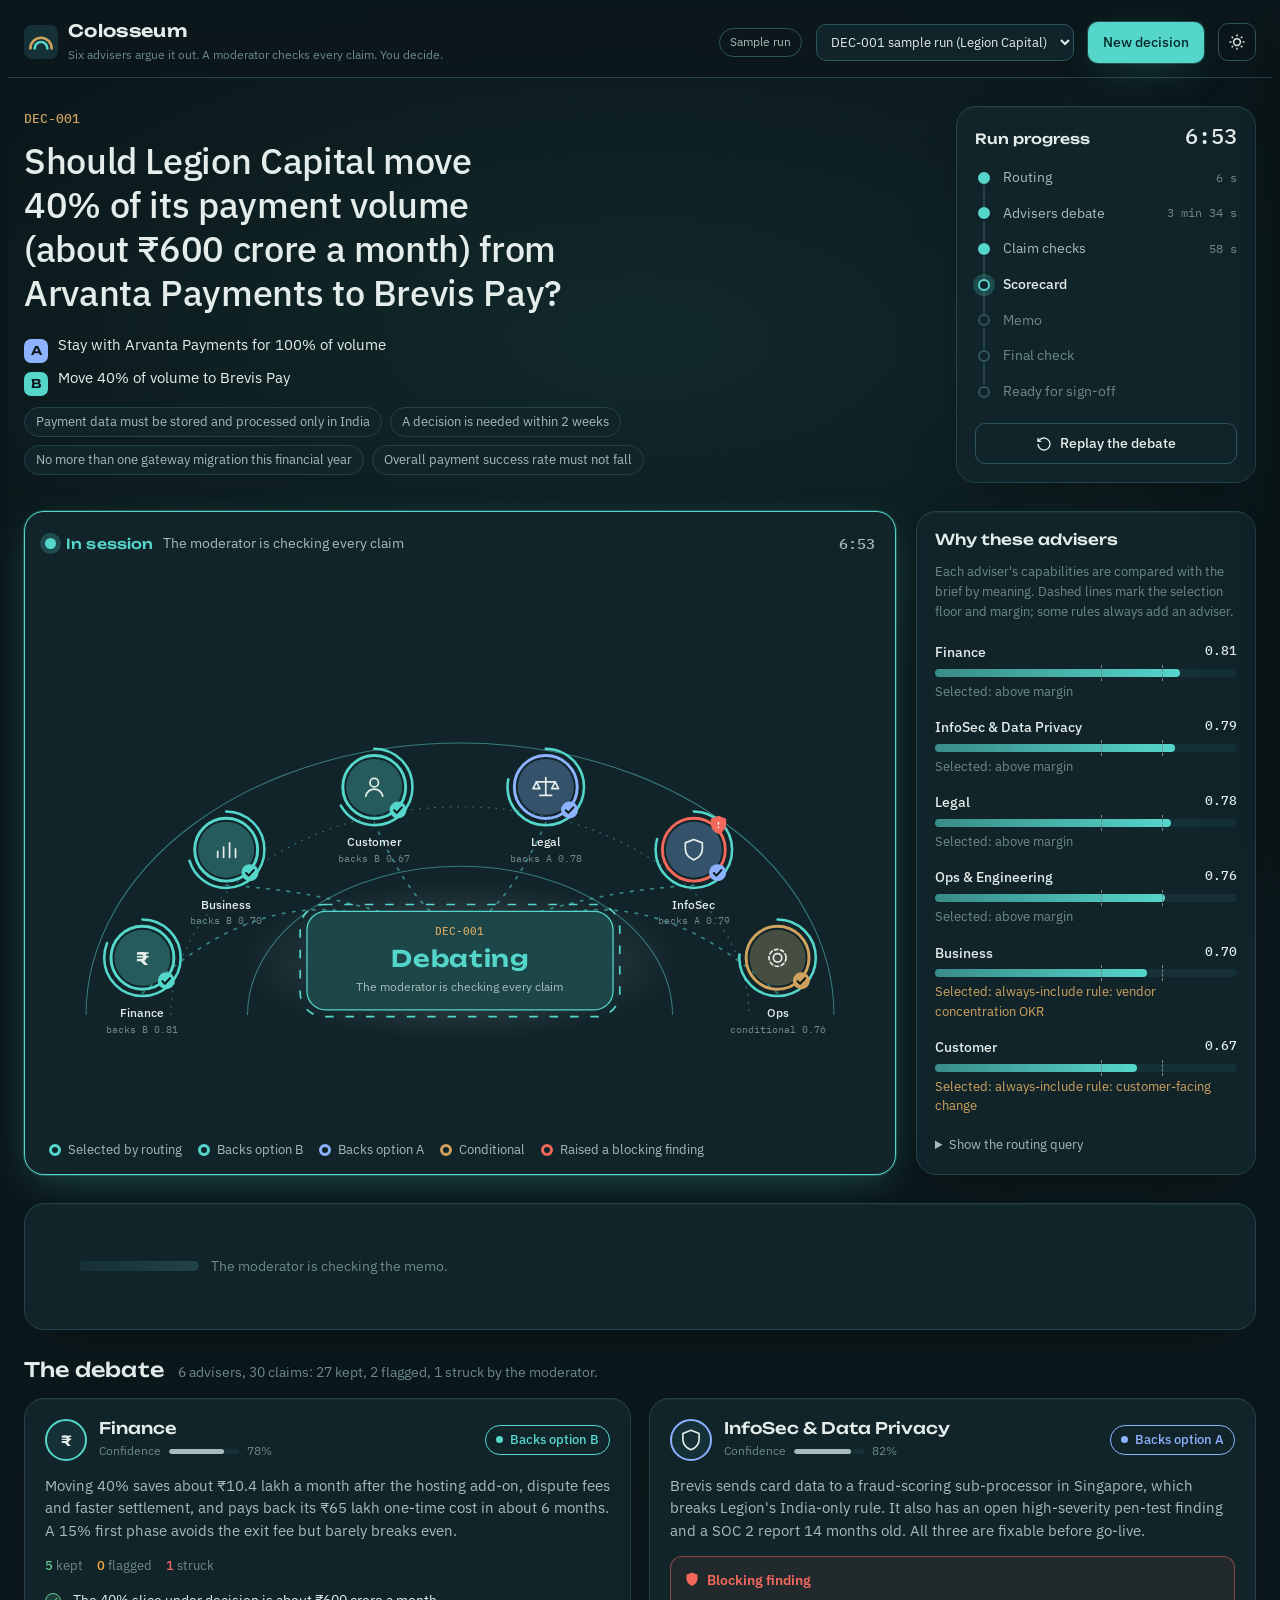
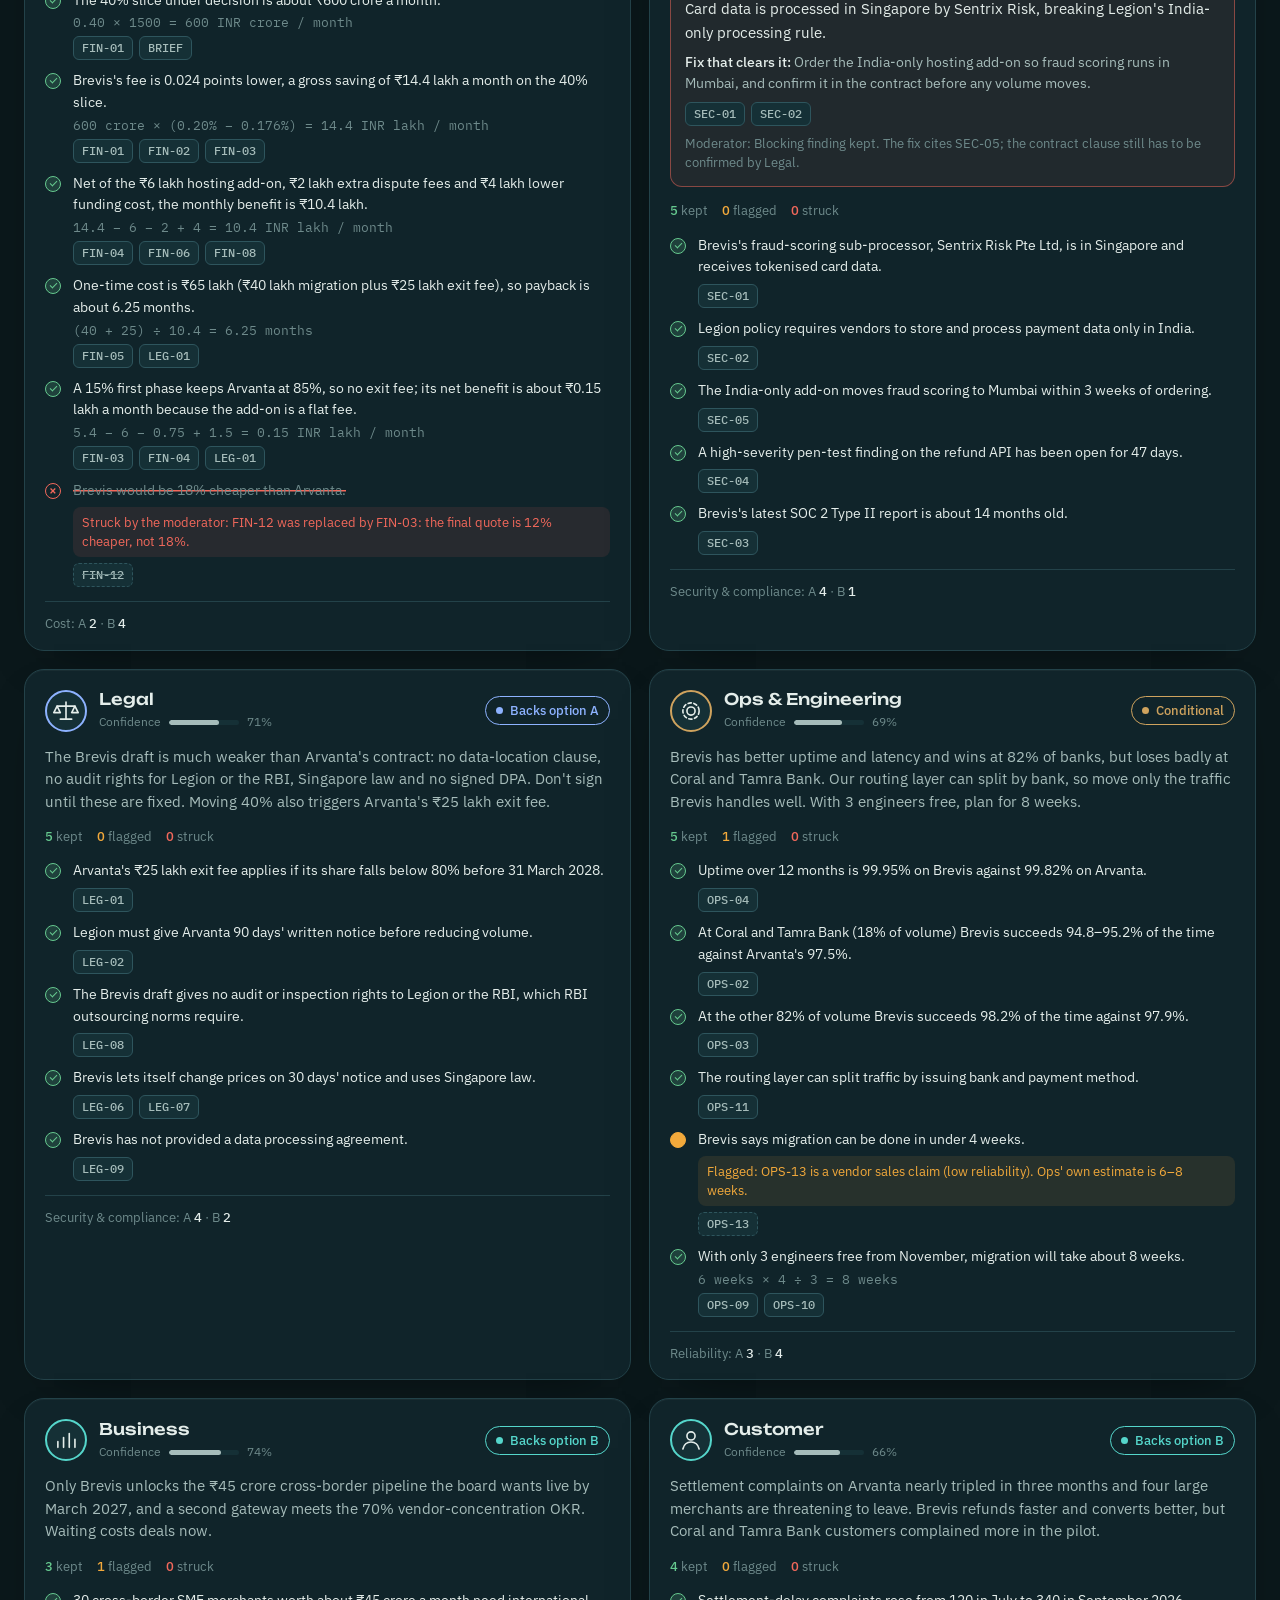
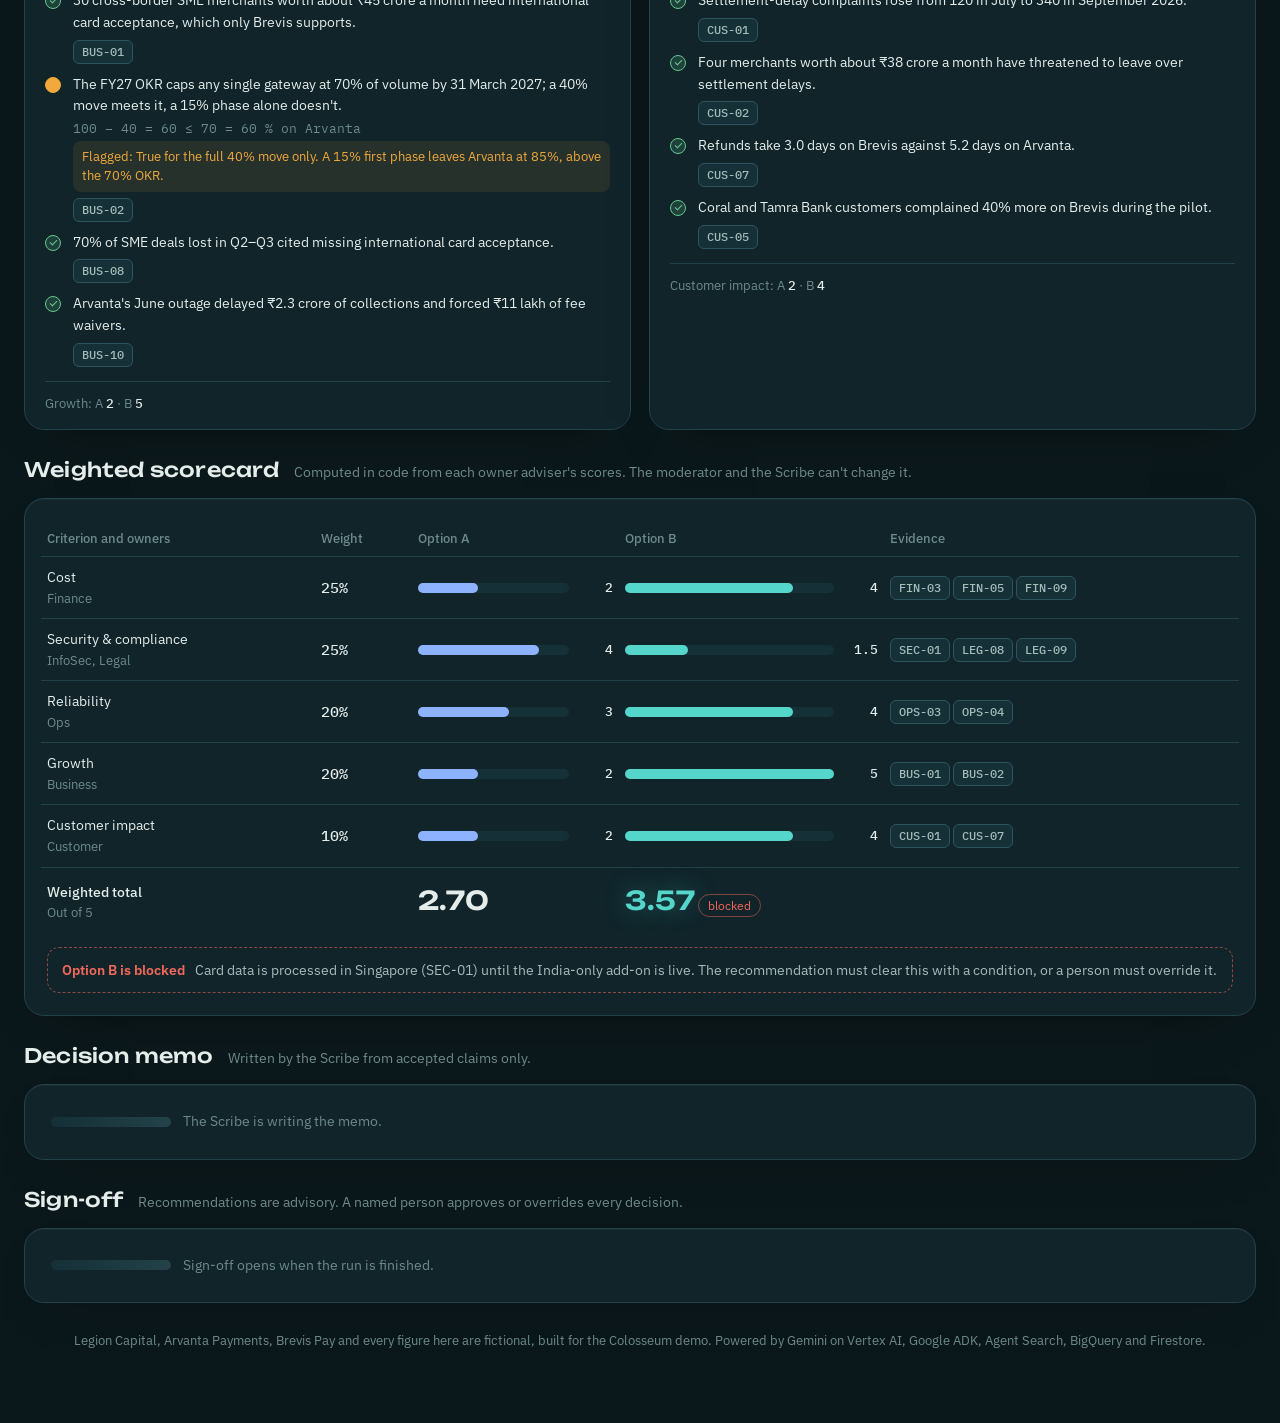
==== commit 1ef4c340: "Arena states" ====
--- a/web/index.html
+++ b/web/index.html
@@ -1,346 +1,139 @@
-<!DOCTYPE html>
-<html lang="en" data-theme="dark">
+<!doctype html>
+<html lang="en" data-theme="dark" id="top">
 <head>
-  <meta charset="UTF-8">
-  <meta name="viewport" content="width=device-width, initial-scale=1.0">
-  <title>Colosseum — AI Debate Room for Enterprise Decisions</title>
-  <link rel="preconnect" href="https://fonts.googleapis.com">
-  <link rel="preconnect" href="https://fonts.gstatic.com" crossorigin>
-  <link href="https://fonts.googleapis.com/css2?family=Inter:wght@400;500;600;700&family=JetBrains+Mono:wght@400;500;600&family=Space+Grotesk:wght@500;600;700&display=swap" rel="stylesheet">
-  <link rel="stylesheet" href="styles.css">
-  <link rel="icon" type="image/svg+xml" href="favicon.svg">
+<meta charset="utf-8">
+<meta name="viewport" content="width=device-width, initial-scale=1">
+<title>Colosseum · Decision command room</title>
+<link rel="preconnect" href="https://fonts.googleapis.com">
+<link rel="preconnect" href="https://fonts.gstatic.com" crossorigin>
+<link rel="stylesheet" href="https://fonts.googleapis.com/css2?family=Unbounded:wght@400;500;600;700&family=IBM+Plex+Sans:ital,wght@0,400;0,500;0,600;1,400&family=IBM+Plex+Mono:wght@400;500&display=swap">
+<link rel="icon" type="image/svg+xml" href="favicon.svg">
+<link rel="stylesheet" href="styles.css">
 </head>
 <body>
-  <div class="app-container">
-    <!-- Top Bar -->
-    <header class="top-bar">
-      <div class="brand-group">
-        <div class="brand-title">
-          <span class="brand-dot"></span>
-          <span>COLOSSEUM</span>
-        </div>
-        <div class="brand-subtitle">AI debate room for enterprise decisions</div>
-      </div>
 
-      <div class="top-bar-controls">
-        <div class="saved-runs-wrapper">
-          <select id="saved-runs-select" class="select-control" aria-label="Open a saved run">
-            <option value="">Open a saved run...</option>
-          </select>
-        </div>
-        <button id="theme-toggle" class="btn btn-secondary btn-sm" aria-label="Toggle theme">
-          <span id="theme-icon">☀️</span>
-          <span id="theme-text">Light Mode</span>
-        </button>
-      </div>
-    </header>
+<header class="bar">
+  <div class="bar-in">
+    <a class="brand" href="#top" aria-label="Colosseum home">
+      <svg width="34" height="34" viewBox="0 0 64 64" aria-hidden="true"><rect width="64" height="64" rx="14" fill="var(--panel-2)"/><path d="M12 44a20 20 0 0 1 40 0" fill="none" stroke="var(--laurel)" stroke-width="5" stroke-linecap="round"/><path d="M20 44a12 12 0 0 1 24 0" fill="none" stroke="var(--signal)" stroke-width="5" stroke-linecap="round"/></svg>
+      <div><b>Colosseum</b><span>Six advisers argue it out. A moderator checks every claim. You decide.</span></div>
+    </a>
+    <span class="mode" id="mode">Sample run</span>
+    <select class="picker" id="picker" aria-label="Open a saved run"></select>
+    <button class="btn primary" id="newBtn" type="button">New decision</button>
+    <button class="btn icon-btn ghost" id="themeBtn" type="button" aria-label="Switch light or dark theme">
+      <svg width="18" height="18" viewBox="0 0 24 24" fill="none" stroke="currentColor" stroke-width="2"><circle cx="12" cy="12" r="4.5"/><path d="M12 2v2.5M12 19.5V22M2 12h2.5M19.5 12H22M4.9 4.9l1.8 1.8M17.3 17.3l1.8 1.8M4.9 19.1l1.8-1.8M17.3 6.7l1.8-1.8"/></svg>
+    </button>
+  </div>
+</header>
 
-    <!-- Progress Step Bar & Timer -->
-    <div class="step-bar-wrapper glass-panel" style="padding: 1rem 1.5rem; margin-bottom: 1.5rem;">
-      <div style="display: flex; align-items: center; justify-content: space-between; margin-bottom: 0.5rem;">
-        <span class="eyebrow" id="pipeline-status-label">PIPELINE STATUS: READY</span>
-        <div style="display: flex; align-items: center; gap: 0.75rem;">
-          <span class="text-small text-muted">Elapsed:</span>
-          <span class="badge badge-neutral"><span id="elapsed-timer" class="mono-num">00:00</span></span>
-        </div>
-      </div>
+<main class="page" id="top">
+  <section class="hero">
+    <div>
+      <span class="qid" id="qid">DEC-001</span>
+      <h1 class="question" id="question">Loading the decision…</h1>
+      <div class="options" id="options"></div>
+      <ul class="constraints" id="constraints" aria-label="Constraints"></ul>
+    </div>
+    <aside class="panel rail" aria-label="Pipeline progress">
+      <div class="rail-top"><b>Run progress</b><span class="clock tabnum" id="clock">0:00</span></div>
+      <ol class="steps" id="steps"></ol>
+      <div class="error-panel" id="runError" hidden></div>
+      <button class="btn" id="replayBtn" type="button">
+        <svg width="16" height="16" viewBox="0 0 24 24" fill="none" stroke="currentColor" stroke-width="2"><path d="M3 12a9 9 0 1 0 3-6.7L3 8"/><path d="M3 3v5h5"/></svg>
+        Replay the debate</button>
+    </aside>
+  </section>
 
-      <div class="step-bar">
-        <div class="step-bar-progress" id="step-progress-line" style="width: 0%;"></div>
-        
-        <div class="step-item is-active" data-step="routing">
-          <div class="step-node">1</div>
-          <div class="step-label">Routing</div>
-        </div>
-        <div class="step-item" data-step="advisers">
-          <div class="step-node">2</div>
-          <div class="step-label">Advisers</div>
-        </div>
-        <div class="step-item" data-step="moderating">
-          <div class="step-node">3</div>
-          <div class="step-label">Moderating</div>
-        </div>
-        <div class="step-item" data-step="scoring">
-          <div class="step-node">4</div>
-          <div class="step-label">Scoring</div>
-        </div>
-        <div class="step-item" data-step="writing">
-          <div class="step-node">5</div>
-          <div class="step-label">Writing</div>
-        </div>
-        <div class="step-item" data-step="checking">
-          <div class="step-node">6</div>
-          <div class="step-label">Checking</div>
-        </div>
-        <div class="step-item" data-step="done">
-          <div class="step-node">✓</div>
-          <div class="step-label">Done</div>
-        </div>
+  <section class="stage">
+    <div class="panel arena a-idle" id="arenaPanel" aria-label="The arena">
+      <div class="arena-head" role="status" aria-live="polite"><span class="a-dot"></span><b id="aState">Arena idle</b><span class="a-detail" id="aDetail">No debate in session</span><span class="a-timer tabnum" id="aTimer"></span></div>
+      <svg id="arena" viewBox="0 0 1000 480" role="img" aria-label="Advisers seated around the decision"></svg>
+      <div class="legend">
+        <span><i style="border-color:var(--signal)"></i>Selected by routing</span>
+        <span><i style="border-color:var(--opt-b)"></i>Backs option B</span>
+        <span><i style="border-color:var(--opt-a)"></i>Backs option A</span>
+        <span><i style="border-color:var(--cond)"></i>Conditional</span>
+        <span><i style="border-color:var(--strike)"></i>Raised a blocking finding</span>
       </div>
     </div>
+    <aside class="panel routing" aria-label="Why these advisers">
+      <h3>Why these advisers</h3>
+      <p class="why">Each adviser's capabilities are compared with the brief by meaning. Dashed lines mark the selection floor and margin; some rules always add an adviser.</p>
+      <div id="routeRows"></div>
+      <details class="rq"><summary>Show the routing query</summary><p class="quote" id="routeQuery"></p></details>
+    </aside>
+  </section>
 
-    <!-- Red Glass Panel for Failed Runs -->
-    <div id="pipeline-error" class="glass-panel panel-error" style="display: none;">
-      <div class="panel-error-icon">!</div>
-      <div style="flex: 1;">
-        <div class="panel-error-title" id="pipeline-error-stage">Pipeline Failed</div>
-        <div class="panel-error-msg" id="pipeline-error-detail">An unexpected error occurred during execution.</div>
+  <section class="panel verdict" id="verdict" data-from="5">
+    <div class="wait"><span class="shimmer"></span>The moderator is checking the memo.</div>
+    <div class="body">
+      <div class="seal" aria-hidden="true">
+        <svg viewBox="0 0 140 140">
+          <defs><path id="sealArc" d="M70 70 m-54 0 a54 54 0 1 1 108 0 a54 54 0 1 1 -108 0"/></defs>
+          <circle class="outer" cx="70" cy="70" r="66"/>
+          <circle class="inner" cx="70" cy="70" r="44"/>
+          <text class="ring-t"><textPath href="#sealArc" startOffset="0">MODERATOR VERDICT · COLOSSEUM · CHECKED ·</textPath></text>
+          <text class="word" x="70" y="78" id="sealWord">PASS</text>
+        </svg>
+      </div>
+      <div>
+        <p class="rec" id="rec"></p>
+        <div class="v-meta" id="vmeta"></div>
+      </div>
+      <div class="v-side" id="vside"></div>
+    </div>
+  </section>
+
+  <section id="debate" data-from="2">
+    <div class="sec-h"><h2>The debate</h2><p id="debateTally"></p></div>
+    <div class="wait panel"><span class="shimmer"></span>Advisers are building their positions.</div>
+    <div class="body cards" id="cards"></div>
+  </section>
+
+  <section id="scorecard" data-from="3">
+    <div class="sec-h"><h2>Weighted scorecard</h2><p>Computed in code from each owner adviser's scores. The moderator and the Scribe can't change it.</p></div>
+    <div class="wait panel"><span class="shimmer"></span>Waiting for the scorecard.</div>
+    <div class="body panel sc" id="sc"></div>
+  </section>
+
+  <section id="memo" data-from="4">
+    <div class="sec-h"><h2>Decision memo</h2><p>Written by the Scribe from accepted claims only.</p></div>
+    <div class="wait panel"><span class="shimmer"></span>The Scribe is writing the memo.</div>
+    <div class="body memo" id="memoBody"></div>
+  </section>
+
+  <section id="signoff" data-from="6">
+    <div class="sec-h"><h2>Sign-off</h2><p>Recommendations are advisory. A named person approves or overrides every decision.</p></div>
+    <div class="wait panel"><span class="shimmer"></span>Sign-off opens when the run is finished.</div>
+    <div class="body panel sign">
+      <form id="signForm" novalidate>
+        <div style="display:grid; gap:14px">
+          <div class="field"><label for="signName">Your name and role</label><input id="signName" autocomplete="name" placeholder="For example, Priya Raman, Head of Payments"></div>
+          <div class="field"><label for="signReason">Reason (needed to override)</label><textarea id="signReason" placeholder="What you decided and why"></textarea><span class="err" id="signErr" role="alert"></span></div>
+          <div class="actions">
+            <button class="btn primary" type="submit" id="approveBtn" data-action="approve">Approve recommendation</button>
+            <button class="btn danger" type="button" id="overrideBtn">Override</button>
+          </div>
+        </div>
+      </form>
+      <div>
+        <h3 style="font:500 15px var(--f-display); margin-bottom:12px">Decision record</h3>
+        <ul class="log" id="log"></ul>
       </div>
     </div>
+  </section>
 
-    <!-- Hero Grid: The Arena & "Why These Advisers" -->
-    <div class="hero-grid">
-      <!-- The Arena (Hero Centerpiece) -->
-      <div class="glass-panel arena-panel" style="padding: 1.5rem;">
-        <div class="panel-header">
-          <div class="panel-title">
-            <span class="eyebrow" style="margin: 0;">THE ARENA</span>
-            <span style="font-size: 0.875rem; color: var(--text-secondary);">Council of 6 Advisers</span>
-          </div>
-          <span id="arena-status-badge" class="badge badge-neutral">Idle</span>
-        </div>
+  <p class="footnote">Legion Capital, Arvanta Payments, Brevis Pay and every figure here are fictional, built for the Colosseum demo. Powered by Gemini on Vertex AI, Google ADK, Agent Search, BigQuery and Firestore.</p>
+</main>
 
-        <div class="arena-wrapper">
-          <svg class="arena-svg" viewBox="0 0 800 420" xmlns="http://www.w3.org/2000/svg">
-            <defs>
-              <!-- Filter for glow on active rings -->
-              <filter id="cyanGlow" x="-20%" y="-20%" width="140%" height="140%">
-                <feGaussianBlur stdDeviation="4" result="blur" />
-                <feComposite in="SourceGraphic" in2="blur" operator="over" />
-              </filter>
-            </defs>
+<div class="scrim" id="scrim"></div>
+<aside class="drawer" id="drawer" aria-hidden="true" aria-labelledby="dTitle">
+  <div class="d-head"><b id="dTitle">Evidence</b><button class="btn icon-btn ghost" id="dClose" type="button" aria-label="Close panel">✕</button></div>
+  <div class="d-body" id="dBody"></div>
+</aside>
+<div class="toast" id="toast" role="status" aria-live="polite"></div>
 
-            <!-- Connector Lines (Behind Seats) -->
-            <g class="arena-connectors">
-              <line id="connector-ops" class="arena-connector" x1="175" y1="272" x2="400" y2="320" />
-              <line id="connector-finance" class="arena-connector" x1="237" y1="157" x2="400" y2="320" />
-              <line id="connector-business" class="arena-connector" x1="352" y1="95" x2="400" y2="320" />
-              <line id="connector-customer" class="arena-connector" x1="448" y1="95" x2="400" y2="320" />
-              <line id="connector-legal" class="arena-connector" x1="563" y1="157" x2="400" y2="320" />
-              <line id="connector-infosec" class="arena-connector" x1="625" y1="272" x2="400" y2="320" />
-            </g>
-
-            <!-- Center Decision Node -->
-            <g class="center-decision-node" id="node-decision">
-              <circle class="center-disc" cx="400" cy="320" r="64" />
-              <circle class="center-ring" cx="400" cy="320" r="74" />
-              <text class="center-title" x="400" y="302">DECISION</text>
-              <text class="center-question" id="arena-center-question" x="400" y="324">
-                <tspan x="400" dy="0">Load brief or run</tspan>
-                <tspan x="400" dy="18">to start debate</tspan>
-              </text>
-            </g>
-
-            <!-- Adviser Seats -->
-            <!-- 1. Ops -->
-            <g id="seat-ops" class="arena-seat state-idle" data-adviser="ops" transform="translate(0,0)">
-              <circle class="seat-ring" cx="175" cy="272" r="34" />
-              <circle class="seat-disc" cx="175" cy="272" r="28" />
-              <text class="seat-icon" x="175" y="278" font-size="16" text-anchor="middle">⚙️</text>
-              <text class="seat-label" x="175" y="320">Ops</text>
-              <text class="seat-score-badge" id="seat-score-ops" x="175" y="335">0.00</text>
-            </g>
-
-            <!-- 2. Finance -->
-            <g id="seat-finance" class="arena-seat state-idle" data-adviser="finance" transform="translate(0,0)">
-              <circle class="seat-ring" cx="237" cy="157" r="34" />
-              <circle class="seat-disc" cx="237" cy="157" r="28" />
-              <text class="seat-icon" x="237" y="163" font-size="16" text-anchor="middle">💰</text>
-              <text class="seat-label" x="237" y="205">Finance</text>
-              <text class="seat-score-badge" id="seat-score-finance" x="237" y="220">0.00</text>
-            </g>
-
-            <!-- 3. Business -->
-            <g id="seat-business" class="arena-seat state-idle" data-adviser="business" transform="translate(0,0)">
-              <circle class="seat-ring" cx="352" cy="95" r="34" />
-              <circle class="seat-disc" cx="352" cy="95" r="28" />
-              <text class="seat-icon" x="352" y="101" font-size="16" text-anchor="middle">📈</text>
-              <text class="seat-label" x="352" y="143">Business</text>
-              <text class="seat-score-badge" id="seat-score-business" x="352" y="158">0.00</text>
-            </g>
-
-            <!-- 4. Customer -->
-            <g id="seat-customer" class="arena-seat state-idle" data-adviser="customer" transform="translate(0,0)">
-              <circle class="seat-ring" cx="448" cy="95" r="34" />
-              <circle class="seat-disc" cx="448" cy="95" r="28" />
-              <text class="seat-icon" x="448" y="101" font-size="16" text-anchor="middle">👥</text>
-              <text class="seat-label" x="448" y="143">Customer</text>
-              <text class="seat-score-badge" id="seat-score-customer" x="448" y="158">0.00</text>
-            </g>
-
-            <!-- 5. Legal -->
-            <g id="seat-legal" class="arena-seat state-idle" data-adviser="legal" transform="translate(0,0)">
-              <circle class="seat-ring" cx="563" cy="157" r="34" />
-              <circle class="seat-disc" cx="563" cy="157" r="28" />
-              <text class="seat-icon" x="563" y="163" font-size="16" text-anchor="middle">⚖️</text>
-              <text class="seat-label" x="563" y="205">Legal</text>
-              <text class="seat-score-badge" id="seat-score-legal" x="563" y="220">0.00</text>
-            </g>
-
-            <!-- 6. InfoSec -->
-            <g id="seat-infosec" class="arena-seat state-idle" data-adviser="infosec" transform="translate(0,0)">
-              <circle class="seat-ring" cx="625" cy="272" r="34" />
-              <circle class="seat-disc" cx="625" cy="272" r="28" />
-              <text class="seat-icon" x="625" y="278" font-size="16" text-anchor="middle">🛡️</text>
-              <text class="seat-label" x="625" y="320">InfoSec</text>
-              <text class="seat-score-badge" id="seat-score-infosec" x="625" y="335">0.00</text>
-            </g>
-          </svg>
-        </div>
-      </div>
-
-      <!-- "Why These Advisers" Panel -->
-      <div class="glass-panel routing-panel" style="padding: 1.5rem;">
-        <div class="panel-header">
-          <div class="panel-title">
-            <span class="eyebrow" style="margin: 0;">WHY THESE ADVISERS</span>
-          </div>
-          <span class="text-small text-muted" id="routing-summary-badge">0 / 6 Selected</span>
-        </div>
-
-        <div id="routing-rows-container" class="routing-list">
-          <!-- Rendered dynamically by app.js -->
-          <div class="empty-state" style="padding: 1.5rem 0;">
-            <p class="text-small text-muted">Awaiting brief routing...</p>
-          </div>
-        </div>
-
-        <div style="margin-top: 1rem;">
-          <div class="form-label" style="margin-bottom: 0.25rem;">Harness Routing Query:</div>
-          <blockquote id="routing-query-box" class="routing-query-box">
-            No routing query generated yet. Run a debate or open a saved run.
-          </blockquote>
-        </div>
-      </div>
-    </div>
-
-    <!-- Brief Panel -->
-    <div id="brief-panel" class="glass-panel" style="margin-bottom: 2rem;">
-      <div class="panel-header">
-        <div class="panel-title">
-          <span class="eyebrow" style="margin: 0;">EXECUTIVE INPUT</span>
-          <span style="font-size: 1.125rem; font-weight: 600;">Decision Brief</span>
-        </div>
-        <div style="display: flex; align-items: center; gap: 0.75rem;">
-          <span id="weight-indicator" class="badge badge-pass">Weights: 100%</span>
-          <button id="btn-load-sample" class="btn btn-secondary btn-sm" type="button">
-            Load sample
-          </button>
-        </div>
-      </div>
-
-      <form id="brief-form" onsubmit="return false;">
-        <div class="form-group">
-          <label class="form-label" for="brief-question">
-            <span>Decision Question</span>
-            <span class="text-muted" style="font-weight: 400; text-transform: none;">Actionable core question</span>
-          </label>
-          <textarea id="brief-question" class="textarea-control" rows="2" placeholder="e.g. Should Legion Capital move 40% of payment volume from Arvanta to Brevis Pay?"></textarea>
-        </div>
-
-        <div class="form-group">
-          <label class="form-label" for="brief-context">
-            <span>Business Context</span>
-            <span class="text-muted" style="font-weight: 400; text-transform: none;">Background facts and current operations</span>
-          </label>
-          <textarea id="brief-context" class="textarea-control" rows="2" placeholder="Describe the company background and vendor landscape..."></textarea>
-        </div>
-
-        <div class="form-group">
-          <label class="form-label">
-            <span>Decision Options</span>
-            <span class="text-muted" style="font-weight: 400; text-transform: none;">Option A vs Option B</span>
-          </label>
-          <div class="options-grid">
-            <div>
-              <span class="eyebrow" style="font-size: 0.6875rem;">Option A</span>
-              <input type="text" id="option-a-text" class="input-control" placeholder="Option A description" />
-            </div>
-            <div>
-              <span class="eyebrow" style="font-size: 0.6875rem;">Option B</span>
-              <input type="text" id="option-b-text" class="input-control" placeholder="Option B description" />
-            </div>
-          </div>
-        </div>
-
-        <!-- Constraints List -->
-        <div class="form-group" style="margin-top: 1rem;">
-          <div class="form-label">
-            <span>Constraints</span>
-            <button id="btn-add-constraint" class="btn btn-ghost btn-sm" type="button" style="padding: 0.2rem 0.5rem;">+ Add constraint</button>
-          </div>
-          <div id="constraints-list">
-            <!-- Populated dynamically -->
-          </div>
-        </div>
-
-        <!-- Criteria List -->
-        <div class="form-group" style="margin-top: 1rem;">
-          <div class="form-label">
-            <span>Weighted Criteria</span>
-            <span class="text-muted" style="font-weight: 400; text-transform: none;">Must sum to 100%</span>
-          </div>
-          <div id="criteria-list">
-            <!-- Populated dynamically -->
-          </div>
-        </div>
-
-        <div class="panel-footer">
-          <button id="btn-run-debate" class="btn btn-primary btn-lg" type="button">
-            <span>⚡</span>
-            <span>Run debate</span>
-          </button>
-        </div>
-      </form>
-    </div>
-
-    <!-- Empty Sections for 8.2 and 8.3 -->
-    <section id="debate" class="glass-panel section-placeholder" style="padding: 2rem 1.5rem;">
-      <div class="panel-header">
-        <div class="panel-title">
-          <span class="eyebrow" style="margin: 0;">STAGE 8.2</span>
-          <span>Adviser Debate Grid</span>
-        </div>
-      </div>
-      <div class="empty-state">
-        <div class="empty-state-icon">⚖️</div>
-        <div class="empty-state-title">Adviser Debate</div>
-        <div class="empty-state-desc">Load the sample brief or open a saved run to begin.</div>
-      </div>
-    </section>
-
-    <section id="scorecard" class="glass-panel section-placeholder" style="padding: 2rem 1.5rem;">
-      <div class="panel-header">
-        <div class="panel-title">
-          <span class="eyebrow" style="margin: 0;">STAGE 8.3</span>
-          <span>Scorecard Synthesis</span>
-        </div>
-      </div>
-      <div class="empty-state">
-        <div class="empty-state-icon">📊</div>
-        <div class="empty-state-title">Scorecard Synthesis</div>
-        <div class="empty-state-desc">Load the sample brief or open a saved run to begin.</div>
-      </div>
-    </section>
-
-    <section id="memo" class="glass-panel section-placeholder" style="padding: 2rem 1.5rem;">
-      <div class="panel-header">
-        <div class="panel-title">
-          <span class="eyebrow" style="margin: 0;">STAGE 8.3</span>
-          <span>Decision Memo & Final Verdict</span>
-        </div>
-      </div>
-      <div class="empty-state">
-        <div class="empty-state-icon">📝</div>
-        <div class="empty-state-title">Decision Memo & Verdict</div>
-        <div class="empty-state-desc">Load the sample brief or open a saved run to begin.</div>
-      </div>
-    </section>
-  </div>
-
-  <!-- Toast Notifications Container -->
-  <div id="toast-container" class="toast-container" aria-live="polite"></div>
-
-  <script src="app.js"></script>
+<script src="app.js"></script>
 </body>
 </html>
--- a/web/styles.css
+++ b/web/styles.css
@@ -1,1780 +1,421 @@
-/* ==========================================================================
-   COLOSSEUM DESIGN SYSTEM (CDS)
-   Styles for the Decision Command Room
-   Version: 1.0.0
-   ========================================================================== */
-
-/* --------------------------------------------------------------------------
-   1. Google Fonts Import
-   -------------------------------------------------------------------------- */
-@import url('https://fonts.googleapis.com/css2?family=Inter:wght@400;500;600;700&family=JetBrains+Mono:wght@400;500;600&family=Space+Grotesk:wght@500;600;700&display=swap');
-
-/* --------------------------------------------------------------------------
-   2. Design Tokens & CSS Variables
-   -------------------------------------------------------------------------- */
-:root {
-  /* Canvas & Surfaces (Dark Theme - Default) */
-  --bg-base: #0B1020;
-  --bg-grid: rgba(255, 255, 255, 0.025);
-  --bg-surface: rgba(18, 26, 46, 0.75);
-  --bg-surface-solid: #121A2E;
-  --bg-surface-elevated: rgba(26, 38, 64, 0.88);
-  --bg-surface-hover: rgba(34, 48, 80, 0.90);
-  --bg-surface-active: rgba(42, 60, 100, 0.95);
-  --bg-glass-inset: inset 0 1px 0 0 rgba(255, 255, 255, 0.06);
-
-  /* Boundaries & Borders */
-  --border-subtle: rgba(255, 255, 255, 0.08);
-  --border-strong: rgba(255, 255, 255, 0.16);
-  --border-glow: rgba(62, 230, 255, 0.35);
-
-  /* Text & Typography */
-  --text-primary: #F0F4F8;
-  --text-secondary: #94A3B8;
-  --text-muted: #64748B;
-  --text-inverse: #0B1020;
-
-  /* Primary Accent: Electric Cyan */
-  --accent-cyan: #3EE6FF;
-  --accent-cyan-hover: #6BEBFF;
-  --accent-cyan-dim: rgba(62, 230, 255, 0.12);
-  --accent-cyan-glow: rgba(62, 230, 255, 0.28);
-  --accent-cyan-border: rgba(62, 230, 255, 0.40);
-
-  /* Semantic Meaning Colors (Used strictly for meaning) */
-  --color-pass: #10B981;             /* PASS / Kept / Approved */
-  --color-pass-dim: rgba(16, 185, 129, 0.14);
-  --color-pass-glow: rgba(16, 185, 129, 0.30);
-  --color-pass-border: rgba(16, 185, 129, 0.45);
-
-  --color-flag: #F59E0B;             /* FLAG / Incomplete / Conditional */
-  --color-flag-dim: rgba(245, 158, 11, 0.14);
-  --color-flag-glow: rgba(245, 158, 11, 0.30);
-  --color-flag-border: rgba(245, 158, 11, 0.45);
-
-  --color-strike: #EF4444;           /* STRIKE / Blocking / Objection */
-  --color-strike-dim: rgba(239, 68, 68, 0.14);
-  --color-strike-glow: rgba(239, 68, 68, 0.30);
-  --color-strike-border: rgba(239, 68, 68, 0.45);
-
-  --color-human: #8B5CF6;            /* Human Executive Decision / Override */
-  --color-human-dim: rgba(139, 92, 246, 0.14);
-  --color-human-glow: rgba(139, 92, 246, 0.30);
-  --color-human-border: rgba(139, 92, 246, 0.45);
-
-  /* Font Stacks */
-  --font-heading: 'Space Grotesk', -apple-system, BlinkMacSystemFont, 'Segoe UI', Roboto, sans-serif;
-  --font-body: 'Inter', -apple-system, BlinkMacSystemFont, 'Segoe UI', Roboto, sans-serif;
-  --font-mono: 'JetBrains Mono', ui-monospace, SFMono-Regular, Menlo, Monaco, Consolas, monospace;
-
-  /* Radii */
-  --radius-xs: 4px;
-  --radius-sm: 6px;
-  --radius-md: 10px;
-  --radius-lg: 16px;
-  --radius-xl: 24px;
-  --radius-full: 9999px;
-
-  /* Shadows & Depth */
-  --shadow-sm: 0 2px 8px rgba(0, 0, 0, 0.25);
-  --shadow-md: 0 4px 20px -2px rgba(0, 0, 0, 0.35);
-  --shadow-lg: 0 12px 36px -4px rgba(0, 0, 0, 0.50);
-  --shadow-glow: 0 0 24px var(--accent-cyan-glow);
-
-  /* Animation & Motion */
-  --ease-command: cubic-bezier(0.2, 0.8, 0.2, 1.0);
-  --duration-micro: 180ms;
-  --duration-standard: 320ms;
-  --duration-structural: 480ms;
-  --duration-ambient: 2400ms;
-
-  /* Layout */
-  --max-width: 1280px;
-  --gutter: 24px;
-  --gutter-phone: 16px;
+/* Layout: an amphitheatre seen from above. The decision sits on the floor, the advisers on the tiers,
+   the moderator's verdict is delivered beneath, and a named person signs at the end. */
+:root{
+  color-scheme: dark;
+  --ground:#0B181B; --panel:#10242A; --panel-2:#153036; --line:#234249; --line-2:#2E555D;
+  --ink:#E4EDEA; --ink-2:#A6BCBA; --ink-3:#6E8A8B;
+  --signal:#55D6CB; --signal-ink:#062A28; --laurel:#CFA35E;
+  --opt-a:#8DB2FF; --opt-b:#55D6CB; --cond:#CFA35E;
+  --keep:#66C98F; --flag:#F2A93B; --strike:#F2685B; --human:#B39BF5;
+  --glow: 0 0 0 1px rgba(85,214,203,.25), 0 10px 40px -12px rgba(85,214,203,.35);
+  --shadow: 0 1px 0 rgba(255,255,255,.04) inset, 0 20px 50px -30px rgba(0,0,0,.6);
+  --f-display:"Unbounded", "Segoe UI", system-ui, sans-serif;
+  --f-body:"IBM Plex Sans", "Segoe UI", system-ui, sans-serif;
+  --f-code:"IBM Plex Mono", ui-monospace, "SFMono-Regular", Menlo, monospace;
+  --r-lg:20px; --r-md:12px; --r-sm:8px;
+  --ease: cubic-bezier(.2,.8,.2,1);
 }
-
-/* Light Theme Tokens */
-[data-theme="light"] {
-  --bg-base: #F4F7FB;
-  --bg-grid: rgba(15, 23, 42, 0.035);
-  --bg-surface: rgba(255, 255, 255, 0.88);
-  --bg-surface-solid: #FFFFFF;
-  --bg-surface-elevated: #FFFFFF;
-  --bg-surface-hover: rgba(241, 245, 249, 0.95);
-  --bg-surface-active: rgba(226, 232, 240, 0.95);
-  --bg-glass-inset: inset 0 1px 0 0 rgba(255, 255, 255, 0.90);
-
-  --border-subtle: rgba(15, 23, 42, 0.10);
-  --border-strong: rgba(15, 23, 42, 0.20);
-  --border-glow: rgba(0, 153, 184, 0.40);
-
-  --text-primary: #0F172A;
-  --text-secondary: #475569;
-  --text-muted: #64748B;
-  --text-inverse: #FFFFFF;
-
-  --accent-cyan: #008AA6;
-  --accent-cyan-hover: #007A94;
-  --accent-cyan-dim: rgba(0, 138, 166, 0.10);
-  --accent-cyan-glow: rgba(0, 138, 166, 0.22);
-  --accent-cyan-border: rgba(0, 138, 166, 0.35);
-
-  --color-pass: #059669;
-  --color-pass-dim: rgba(5, 150, 105, 0.10);
-  --color-pass-glow: rgba(5, 150, 105, 0.22);
-  --color-pass-border: rgba(5, 150, 105, 0.35);
-
-  --color-flag: #D97706;
-  --color-flag-dim: rgba(217, 119, 6, 0.10);
-  --color-flag-glow: rgba(217, 119, 6, 0.22);
-  --color-flag-border: rgba(217, 119, 6, 0.35);
-
-  --color-strike: #DC2626;
-  --color-strike-dim: rgba(220, 38, 38, 0.10);
-  --color-strike-glow: rgba(220, 38, 38, 0.22);
-  --color-strike-border: rgba(220, 38, 38, 0.35);
-
-  --color-human: #7C3AED;
-  --color-human-dim: rgba(124, 58, 237, 0.10);
-  --color-human-glow: rgba(124, 58, 237, 0.22);
-  --color-human-border: rgba(124, 58, 237, 0.35);
-
-  --shadow-sm: 0 2px 8px rgba(15, 23, 42, 0.06);
-  --shadow-md: 0 4px 20px -2px rgba(15, 23, 42, 0.08);
-  --shadow-lg: 0 12px 36px -4px rgba(15, 23, 42, 0.12);
-  --shadow-glow: 0 0 24px rgba(0, 138, 166, 0.18);
+@media (prefers-color-scheme: light){ :root:not([data-theme="dark"]){
+  color-scheme: light;
+  --ground:#ECF1EF; --panel:#FFFFFF; --panel-2:#F3F7F6; --line:#D3DFDC; --line-2:#BBCDC9;
+  --ink:#0D2427; --ink-2:#3C5759; --ink-3:#647C7E;
+  --signal:#0A7F77; --signal-ink:#FFFFFF; --laurel:#8C6422;
+  --opt-a:#2F5FC9; --opt-b:#0A7F77; --cond:#8C6422;
+  --keep:#1D8A4E; --flag:#A86400; --strike:#C2382B; --human:#6A4BC9;
+  --glow: 0 0 0 1px rgba(10,127,119,.25), 0 10px 30px -14px rgba(10,127,119,.35);
+  --shadow: 0 1px 2px rgba(13,36,39,.06), 0 18px 40px -28px rgba(13,36,39,.35);
+}}
+:root[data-theme="light"]{
+  color-scheme: light;
+  --ground:#ECF1EF; --panel:#FFFFFF; --panel-2:#F3F7F6; --line:#D3DFDC; --line-2:#BBCDC9;
+  --ink:#0D2427; --ink-2:#3C5759; --ink-3:#647C7E;
+  --signal:#0A7F77; --signal-ink:#FFFFFF; --laurel:#8C6422;
+  --opt-a:#2F5FC9; --opt-b:#0A7F77; --cond:#8C6422;
+  --keep:#1D8A4E; --flag:#A86400; --strike:#C2382B; --human:#6A4BC9;
+  --glow: 0 0 0 1px rgba(10,127,119,.25), 0 10px 30px -14px rgba(10,127,119,.35);
+  --shadow: 0 1px 2px rgba(13,36,39,.06), 0 18px 40px -28px rgba(13,36,39,.35);
 }
 
-/* --------------------------------------------------------------------------
-   3. Global Reset & Ambient Background
-   -------------------------------------------------------------------------- */
-*, *::before, *::after {
-  box-sizing: border-box;
-  margin: 0;
-  padding: 0;
+*{box-sizing:border-box}
+html,body{background:var(--ground)}
+body{color:var(--ink); font:400 15px/1.55 var(--f-body); -webkit-font-smoothing:antialiased;
+  background:
+    radial-gradient(1100px 520px at 50% 330px, color-mix(in srgb, var(--signal) 9%, transparent), transparent 70%),
+    var(--ground);}
+h1,h2,h3{margin:0; text-wrap:balance}
+p{margin:0}
+button,input,textarea,select{font:inherit; color:inherit}
+:focus-visible{outline:2px solid var(--signal); outline-offset:2px; border-radius:6px}
+.tabnum{font-variant-numeric:tabular-nums}
+.code{font-family:var(--f-code); font-size:.86em}
+
+/* ---------- top bar ---------- */
+body::before{content:""; position:fixed; inset:0 0 auto; height:env(safe-area-inset-top,0px); z-index:30; background:var(--ground)}
+.bar{position:sticky; top:env(safe-area-inset-top,0px); z-index:20;
+  background:color-mix(in srgb, var(--ground) 82%, transparent); backdrop-filter:blur(14px);
+  border-bottom:1px solid var(--line)}
+.bar-in{max-width:1320px; margin:0 auto; display:flex; align-items:center; gap:14px; flex-wrap:wrap;
+  padding-block:12px; padding-left:max(16px, env(safe-area-inset-left,0px)); padding-right:max(16px, env(safe-area-inset-right,0px))}
+.brand{display:flex; align-items:center; gap:10px; margin-right:auto; text-decoration:none; color:inherit}
+.brand svg{flex:none}
+.brand b{font:600 17px/1 var(--f-display); letter-spacing:.02em}
+.brand span{display:block; font-size:12px; color:var(--ink-3); margin-top:3px}
+.mode{font-size:12px; padding:4px 10px; border-radius:99px; border:1px solid var(--line-2); color:var(--ink-2); white-space:nowrap}
+.mode.live{color:var(--keep); border-color:color-mix(in srgb, var(--keep) 45%, transparent)}
+.mode.live::before{content:""; display:inline-block; width:7px; height:7px; border-radius:50%; background:var(--keep); margin-right:6px; vertical-align:1px; animation:beat 1.6s infinite}
+.picker{min-width:0; max-width:300px; background:var(--panel); border:1px solid var(--line-2); border-radius:10px; padding:8px 10px; font-size:13px}
+.btn{display:inline-flex; align-items:center; gap:8px; border-radius:10px; border:1px solid var(--line-2); background:var(--panel);
+  padding:9px 14px; font-weight:500; font-size:14px; cursor:pointer; transition:transform .15s var(--ease), border-color .2s, background .2s}
+.btn:hover{border-color:var(--signal)}
+.btn:active{transform:translateY(1px)}
+.btn.primary{background:var(--signal); color:var(--signal-ink); border-color:transparent; box-shadow:var(--glow)}
+.btn.primary:hover{filter:brightness(1.06)}
+.btn.ghost{background:transparent}
+.btn.danger{border-color:color-mix(in srgb, var(--strike) 55%, transparent); color:var(--strike); background:transparent}
+.btn[disabled]{opacity:.45; cursor:not-allowed}
+.icon-btn{width:38px; height:38px; justify-content:center; padding:0}
+
+/* ---------- page ---------- */
+.page{max-width:1320px; margin:0 auto; display:grid; gap:28px;
+  padding-block:28px 64px; padding-left:max(16px, env(safe-area-inset-left,0px)); padding-right:max(16px, env(safe-area-inset-right,0px))}
+.panel{background:var(--panel); border:1px solid var(--line); border-radius:var(--r-lg); box-shadow:var(--shadow)}
+.sec-h{display:flex; align-items:baseline; gap:14px; flex-wrap:wrap; margin-bottom:14px}
+.sec-h h2{font:500 20px/1.2 var(--f-display); letter-spacing:.01em}
+.sec-h p{color:var(--ink-3); font-size:14px}
+.muted{color:var(--ink-3)}
+
+/* hero */
+.hero{display:grid; grid-template-columns:minmax(0,1fr) 300px; gap:28px; align-items:start}
+.qid{font:500 13px/1 var(--f-code); color:var(--laurel)}
+.question{font:500 clamp(24px, 3.2vw, 36px)/1.22 var(--f-body); letter-spacing:-.01em; margin:10px 0 18px; max-width:30ch}
+.options{display:grid; gap:8px; margin-bottom:16px}
+.opt{display:flex; gap:10px; align-items:baseline; font-size:15px}
+.opt i{font:600 12px/1 var(--f-display); font-style:normal; width:24px; height:24px; flex:none; display:grid; place-items:center; border-radius:7px;
+  color:var(--ground); transform:translateY(5px)}
+.opt.a i{background:var(--opt-a)} .opt.b i{background:var(--opt-b)}
+.constraints{display:flex; flex-wrap:wrap; gap:8px}
+.constraints li{list-style:none; font-size:13px; color:var(--ink-2); border:1px solid var(--line); border-radius:99px; padding:4px 11px; background:var(--panel)}
+.constraints{padding:0; margin:0}
+
+/* pipeline rail */
+.rail{padding:18px; display:grid; gap:14px}
+.rail-top{display:flex; justify-content:space-between; align-items:baseline}
+.rail-top b{font:500 14px/1 var(--f-display)}
+.clock{font:500 22px/1 var(--f-code); color:var(--ink)}
+.steps{list-style:none; margin:0; padding:0; display:grid; gap:2px; position:relative}
+.steps li{display:grid; grid-template-columns:18px 1fr auto; gap:10px; align-items:center; padding:6px 0; color:var(--ink-3); font-size:14px; position:relative}
+.steps li .dot{width:12px; height:12px; border-radius:50%; border:2px solid var(--line-2); background:var(--panel); justify-self:center; transition:all .35s var(--ease); z-index:1}
+.steps li:not(:last-child)::after{content:""; position:absolute; left:8px; top:24px; height:calc(100% - 12px); width:2px; background:var(--line)}
+.steps li.done{color:var(--ink-2)} .steps li.done .dot{background:var(--signal); border-color:var(--signal)}
+.steps li.now{color:var(--ink); font-weight:500} .steps li.now .dot{border-color:var(--signal); box-shadow:0 0 0 5px color-mix(in srgb, var(--signal) 22%, transparent); animation:beat 1.4s infinite}
+.steps li.failed{color:var(--strike)} .steps li.failed .dot{border-color:var(--strike); background:var(--strike)}
+.steps .t{font:400 12px/1 var(--f-code); color:var(--ink-3)}
+.rail .btn{justify-content:center}
+
+/* arena + routing */
+.stage{display:grid; grid-template-columns:minmax(0,1fr) 340px; gap:20px}
+.arena{position:relative; padding:10px 10px 0; overflow:hidden; display:flex; flex-direction:column}
+.arena svg{margin-block:auto}
+.arena svg{display:block; width:100%; height:auto}
+.arena{--vc:var(--keep); transition:border-color .5s, box-shadow .5s}
+.arena.v-incomplete{--vc:var(--flag)} .arena.v-wrong{--vc:var(--strike)}
+.arena-head{display:flex; align-items:center; gap:10px; flex-wrap:wrap; padding:8px 10px 0; font-size:14px; min-height:34px}
+.arena-head b{font:500 14px var(--f-display); letter-spacing:.01em}
+.arena-head .a-detail{color:var(--ink-2)}
+.arena-head .a-timer{margin-left:auto; font:500 15px var(--f-code); color:var(--ink-2)}
+.a-dot{width:11px; height:11px; border-radius:50%; background:var(--ink-3); flex:none; transition:background .4s}
+.arena.a-live{border-color:var(--signal); box-shadow:var(--glow)}
+.arena.a-live .a-dot{background:var(--signal); animation:beat 1.1s infinite; box-shadow:0 0 0 5px color-mix(in srgb, var(--signal) 22%, transparent)}
+.arena.a-live b{color:var(--signal)}
+.arena.a-done{border-color:color-mix(in srgb, var(--vc) 45%, var(--line))}
+.arena.a-done .a-dot{background:var(--vc)}
+.arena.a-done b{color:var(--vc)}
+.arena.a-failed{border-color:color-mix(in srgb, var(--strike) 60%, transparent)}
+.arena.a-failed .a-dot{background:var(--strike)} .arena.a-failed b{color:var(--strike)}
+.tier{fill:none; stroke:var(--line); stroke-width:1.2; transition:stroke .6s}
+.tier.t2{stroke-dasharray:2 7}
+.a-live .tier{stroke:color-mix(in srgb, var(--signal) 40%, var(--line))}
+.a-done .tier{stroke:color-mix(in srgb, var(--vc) 25%, var(--line))}
+.a-idle .tier{stroke-dasharray:3 9}
+/* the decision tile on the arena floor */
+.dt-bg{fill:var(--panel-2); stroke:var(--line-2); stroke-width:1.5; transition:fill .6s var(--ease), stroke .6s, stroke-width .3s}
+.dt-orbit{fill:none; stroke:var(--signal); stroke-width:2; stroke-dasharray:10 14; opacity:0; transition:opacity .4s}
+.dt-id{font:500 13px var(--f-code); fill:var(--laurel); text-anchor:middle}
+.dt-word{font:600 27px var(--f-display); fill:var(--ink); text-anchor:middle; letter-spacing:.03em; transition:fill .5s}
+.dt-detail{font:400 14px var(--f-body); fill:var(--ink-2); text-anchor:middle}
+.a-idle .dt-bg{stroke-dasharray:6 6; fill:transparent}
+.a-idle .dt-word{fill:var(--ink-3)}
+.a-live .dt-bg{fill:color-mix(in srgb, var(--signal) 13%, var(--panel-2)); stroke:var(--signal)}
+.a-live .dt-orbit{opacity:1; animation:march 1.2s linear infinite}
+.a-live .dt-word{fill:var(--signal)}
+.a-done .dt-bg{fill:color-mix(in srgb, var(--vc) 17%, var(--panel-2)); stroke:var(--vc); stroke-width:2.5}
+.a-done .dt-word{fill:var(--vc)}
+.a-failed .dt-bg{fill:color-mix(in srgb, var(--strike) 14%, var(--panel-2)); stroke:var(--strike)}
+.a-failed .dt-word{fill:var(--strike)}
+.burst-ring{fill:none; stroke:var(--vc); stroke-width:3; opacity:0; transform-box:fill-box; transform-origin:center}
+.burst .burst-ring{animation:burst 1.4s var(--ease) 1}
+.burst .burst-ring.r2{animation-delay:.18s}
+.glow-floor{opacity:0; transition:opacity .8s; color:var(--signal)}
+.a-live .glow-floor{opacity:.22} .a-done .glow-floor{opacity:.16; color:var(--vc)}
+/* connectors from each seat to the tile */
+.link{fill:none; stroke:var(--signal); stroke-width:2; stroke-dasharray:3 9; stroke-linecap:round; opacity:0; transition:opacity .6s var(--ease), stroke .6s; transition-delay:calc(var(--i) * 90ms)}
+.s1 .link.on{opacity:.55}
+.working .link.on{animation:flow .8s linear infinite; opacity:1}
+.a-done .link.on{stroke:var(--vc); opacity:.3}
+/* seats */
+.seat{cursor:pointer; transition:opacity .5s var(--ease); transition-delay:calc(var(--i) * 90ms)}
+.seat .body{fill:var(--panel-2); stroke:var(--line-2); stroke-width:1.5; transition:fill .6s var(--ease), stroke .6s; transition-delay:calc(var(--i) * 110ms)}
+.seat .ring{fill:none; stroke:var(--line); stroke-width:3.5; transition:stroke .6s; transition-delay:calc(var(--i) * 110ms)}
+.seat .score{fill:none; stroke:var(--signal); stroke-width:3; stroke-linecap:round; opacity:0; transition:opacity .6s var(--ease), stroke-dashoffset 1s var(--ease)}
+.seat .spin{fill:none; stroke:var(--signal); stroke-width:3.5; stroke-linecap:round; stroke-dasharray:50 233; opacity:0; transform-box:fill-box; transform-origin:center}
+.seat .glyph{fill:none; stroke:var(--ink-2); stroke-width:2; stroke-linecap:round; stroke-linejoin:round; transition:stroke .5s}
+.seat .glyph-t{fill:var(--ink-2); font:600 20px var(--f-display); text-anchor:middle; transition:fill .5s}
+.seat .name{fill:var(--ink); font:500 14px var(--f-body); text-anchor:middle}
+.seat .sub{fill:var(--ink-3); font:400 12px var(--f-code); text-anchor:middle}
+.seat .sub-st{display:none}
+.s2 .seat .sub-st{display:inline}
+.quote:empty{display:none}
+.rq summary{cursor:pointer; font-size:13px; color:var(--ink-2)}
+.rq[open] summary{margin-bottom:8px}
+.r-row{padding-block:6px}
+.seat .shield{opacity:0; transition:opacity .4s var(--ease), transform .4s var(--ease); transform-box:fill-box; transform-origin:center; transform:scale(.6)}
+.seat .shield path{fill:var(--strike)} .seat .shield text{fill:#fff; font:700 11px var(--f-body); text-anchor:middle}
+.seat .tick{opacity:0; transform:scale(.3); transform-box:fill-box; transform-origin:center; transition:opacity .4s, transform .5s cubic-bezier(.3,1.7,.4,1); transition-delay:calc(var(--i) * 110ms + .25s)}
+.seat .tick circle{fill:var(--sc, var(--ink-3))}
+.seat .tick path{fill:none; stroke:var(--ground); stroke-width:2.4; stroke-linecap:round; stroke-linejoin:round}
+.seat.stance-a{--sc:var(--opt-a)} .seat.stance-b{--sc:var(--opt-b)} .seat.stance-c{--sc:var(--cond)}
+.arena .seat{opacity:.25}
+.s0 .seat{opacity:1}
+.s0 .seat:not(.is-selected){opacity:.42}
+.s0 .seat .score{opacity:1}
+.s1 .seat.is-selected .ring{stroke:var(--signal)}
+.working .seat.is-selected .spin{opacity:1; animation:spin 1s linear infinite}
+.working .seat.is-selected .score{opacity:0}
+.working .seat.is-selected .body{animation:seatpulse 1.3s ease-in-out infinite}
+.s2 .seat.has-pos .ring{stroke:var(--sc)}
+.s2 .seat.has-pos .body{fill:color-mix(in srgb, var(--sc) 26%, var(--panel-2)); stroke:transparent}
+.s2 .seat.has-pos .glyph{stroke:var(--ink)} .s2 .seat.has-pos .glyph-t{fill:var(--ink)}
+.s2 .seat.has-pos .tick{opacity:1; transform:scale(1)}
+.s3 .seat.is-blocking .ring{stroke:var(--strike)}
+.s3 .seat.is-blocking .shield{opacity:1; transform:scale(1)}
+.seat:hover .body, .seat.hl .body{fill:color-mix(in srgb, var(--signal) 18%, var(--panel-2))}
+.legend{display:flex; flex-wrap:wrap; gap:6px 16px; padding:6px 14px 14px; font-size:12.5px; color:var(--ink-2)}
+.legend span{display:inline-flex; align-items:center; gap:7px}
+.legend i{width:12px; height:12px; border-radius:50%; border:3px solid; display:inline-block}
+
+.routing{padding:18px; display:grid; gap:12px; align-content:start}
+.routing h3{font:500 15px/1.3 var(--f-display)}
+.routing .why{font-size:13px; color:var(--ink-3)}
+.r-row{display:grid; gap:5px; padding:8px 10px; margin:0 -10px; border-radius:10px; cursor:default; transition:background .2s}
+.r-row:hover, .r-row.hl{background:var(--panel-2)}
+.r-top{display:flex; justify-content:space-between; gap:8px; font-size:14px}
+.r-top b{font-weight:500}
+.r-top .v{font:500 13px var(--f-code)}
+.track{position:relative; height:8px; border-radius:6px; background:var(--panel-2); overflow:visible}
+.track i{position:absolute; inset:0 auto 0 0; width:0; border-radius:6px; background:linear-gradient(90deg, color-mix(in srgb, var(--signal) 55%, transparent), var(--signal)); transition:width 1s var(--ease)}
+.s0 .track i{width:var(--w)}
+.track .mark{position:absolute; top:-4px; bottom:-4px; width:0; border-left:1.5px dashed var(--ink-3)}
+.r-why{font-size:12.5px; color:var(--ink-3)}
+.r-why.rule{color:var(--laurel)}
+.quote{font-size:13px; color:var(--ink-2); border-left:2px solid var(--laurel); padding:4px 0 4px 12px}
+
+/* verdict */
+.verdict{display:grid; grid-template-columns:150px minmax(0,1fr) auto; gap:28px; align-items:center; padding:26px 28px; position:relative; overflow:hidden}
+.seal{width:132px; height:132px; position:relative; opacity:.15; transform:scale(.7) rotate(-14deg); transition:opacity .4s, transform .7s cubic-bezier(.3,1.6,.4,1)}
+.s6 .seal{opacity:1; transform:scale(1) rotate(-8deg)}
+.seal svg{width:100%; height:100%}
+.seal .ring-t{font:500 9.5px var(--f-code); letter-spacing:.18em; fill:var(--laurel)}
+.seal .word{font:700 24px var(--f-display); text-anchor:middle}
+.v-pass .seal .word{fill:var(--keep)} .v-incomplete .seal .word{fill:var(--flag)} .v-wrong .seal .word{fill:var(--strike)}
+.seal .outer{fill:none; stroke:var(--laurel); stroke-width:1.5}
+.seal .inner{fill:color-mix(in srgb, var(--laurel) 8%, transparent); stroke:var(--laurel); stroke-width:.8; stroke-dasharray:2 3}
+.rec{font:500 clamp(19px,2.1vw,25px)/1.35 var(--f-body); max-width:58ch}
+.v-meta{display:flex; flex-wrap:wrap; gap:8px 20px; margin-top:14px; font-size:13.5px; color:var(--ink-2)}
+.v-meta b{font-weight:500; color:var(--ink)}
+.stance-pill{display:inline-flex; align-items:center; gap:7px; font-size:12.5px; font-weight:500; padding:4px 10px; border-radius:99px; border:1px solid currentColor; white-space:nowrap}
+.stance-pill::before{content:""; width:7px; height:7px; border-radius:50%; background:currentColor}
+.sp-a{color:var(--opt-a)} .sp-b{color:var(--opt-b)} .sp-c{color:var(--cond)} .sp-n{color:var(--ink-3)}
+.v-side{display:grid; gap:10px; justify-items:end; text-align:right}
+.big{font:600 34px/1 var(--f-display)}
+.big small{font:400 13px var(--f-body); color:var(--ink-3); display:block; margin-top:6px}
+
+/* pending sections */
+.wait{display:none; padding:26px; color:var(--ink-3); font-size:14px; align-items:center; gap:12px}
+.pending > .body{display:none}
+.verdict > .body{display:contents}
+.verdict.pending > .body{display:none}
+.verdict .wait{grid-column:1/-1}
+.pending > .wait{display:flex}
+.shimmer{display:inline-block; width:120px; height:10px; border-radius:6px; background:linear-gradient(90deg, var(--panel-2), var(--line), var(--panel-2)); background-size:200% 100%; animation:shim 1.4s linear infinite}
+
+/* debate */
+.cards{display:grid; grid-template-columns:repeat(2, minmax(0,1fr)); gap:18px}
+.card{min-width:0; padding:20px 20px 16px; display:grid; gap:14px; align-content:start; scroll-margin-top:90px; transition:box-shadow .3s, border-color .3s}
+.card.hl{border-color:var(--signal); box-shadow:var(--glow)}
+.card-h{display:grid; grid-template-columns:auto 1fr auto; gap:12px; align-items:center}
+.avatar{width:42px; height:42px; border-radius:50%; display:grid; place-items:center; background:var(--panel-2); border:2px solid var(--line-2)}
+.avatar svg{width:26px; height:26px}
+.card-h h3{font:500 16px/1.2 var(--f-display)}
+.card-h .conf{font-size:12px; color:var(--ink-3); margin-top:4px; display:flex; align-items:center; gap:8px}
+.meter{width:70px; height:5px; border-radius:4px; background:var(--panel-2); overflow:hidden; display:inline-block}
+.meter i{display:block; height:100%; background:var(--ink-2); border-radius:4px}
+.summary{color:var(--ink-2); font-size:14.5px}
+.tally{display:flex; gap:14px; font-size:12.5px; color:var(--ink-3)}
+.tally b{font-weight:500}
+.tally .k b{color:var(--keep)} .tally .f b{color:var(--flag)} .tally .x b{color:var(--strike)}
+.claims{list-style:none; margin:0; padding:0; display:grid; gap:10px}
+.claim > div{min-width:0}
+.claim{display:grid; grid-template-columns:18px minmax(0,1fr); gap:10px; font-size:14px}
+.claim .st{width:16px; height:16px; margin-top:3px; border-radius:50%; border:1.5px solid var(--line-2); display:grid; place-items:center}
+.claim .txt{background-image:linear-gradient(var(--strike), var(--strike)); background-size:0% 1.5px; background-repeat:no-repeat; background-position:0 58%; transition:background-size .8s var(--ease), color .5s}
+.claim .calc{display:block; font:400 12.5px var(--f-code); color:var(--ink-3); margin-top:3px}
+.claim .why{display:none; font-size:12.5px; margin-top:5px; padding:6px 9px; border-radius:8px}
+.claim .chips{display:flex; flex-wrap:wrap; gap:6px; margin-top:6px}
+.s3 .claim.keep .st{border-color:var(--keep); background:color-mix(in srgb, var(--keep) 18%, transparent)}
+.s3 .claim.keep .st::after{content:""; width:6px; height:3px; border-left:1.5px solid var(--keep); border-bottom:1.5px solid var(--keep); transform:rotate(-45deg) translate(1px,-1px)}
+.s3 .claim.flag .st{border-color:var(--flag); background:var(--flag)}
+.s3 .claim.flag .why{display:block; color:var(--flag); background:color-mix(in srgb, var(--flag) 10%, transparent)}
+.s3 .claim.flag{animation:flagonce 1.2s var(--ease) 1}
+.s3 .claim.strike .st{border-color:var(--strike)}
+.s3 .claim.strike .st::after{content:"×"; color:var(--strike); font:600 13px/1 var(--f-body)}
+.s3 .claim.strike .txt{background-size:100% 1.5px; color:var(--ink-3)}
+.s3 .claim.strike .why{display:block; color:var(--strike); background:color-mix(in srgb, var(--strike) 10%, transparent)}
+.chip{font:500 12px/1 var(--f-code); padding:5px 8px; border-radius:6px; border:1px solid var(--line-2); background:var(--panel-2); color:var(--ink-2); cursor:pointer; transition:all .15s}
+.chip:hover{border-color:var(--signal); color:var(--ink)}
+.chip.old{border-style:dashed; text-decoration:line-through; text-decoration-color:var(--ink-3)}
+.chip.low{border-style:dashed}
+.blocker{display:none; border:1px solid color-mix(in srgb, var(--strike) 50%, transparent); background:color-mix(in srgb, var(--strike) 8%, transparent); border-radius:var(--r-md); padding:14px; gap:8px}
+.s3 .blocker{display:grid}
+.blocker h4{margin:0; font:600 13.5px var(--f-body); color:var(--strike); display:flex; gap:8px; align-items:center}
+.blocker .fix{font-size:13.5px; color:var(--ink-2)}
+.blocker .fix b{color:var(--ink); font-weight:500}
+.scores-row{display:flex; flex-wrap:wrap; gap:8px 16px; font-size:12.5px; color:var(--ink-3); border-top:1px solid var(--line); padding-top:12px}
+.scores-row b{font:500 12.5px var(--f-code); color:var(--ink)}
+.handoff{font-size:12.5px; color:var(--ink-3)}
+
+/* memo */
+.memo{display:grid; grid-template-columns:minmax(0,1.15fr) minmax(0,1fr); gap:20px}
+.box{padding:22px; display:grid; gap:14px; align-content:start}
+.box h3{font:500 15px/1.3 var(--f-display)}
+.conds{list-style:none; margin:0; padding:0; display:grid; gap:10px}
+.conds li{display:grid; grid-template-columns:22px minmax(0,1fr); gap:10px; font-size:14.5px}
+.conds li::before{content:""; width:16px; height:16px; margin-top:3px; border-radius:5px; border:1.5px solid var(--signal)}
+.plan{list-style:none; margin:0; padding:0; display:grid; gap:0; counter-reset:p}
+.plan li{counter-increment:p; display:grid; grid-template-columns:34px minmax(0,1fr); gap:12px; font-size:14.5px; padding-bottom:16px; position:relative}
+.plan li::before{content:counter(p); width:28px; height:28px; border-radius:50%; display:grid; place-items:center; font:500 12px var(--f-display); background:var(--panel-2); border:1px solid var(--line-2); color:var(--signal)}
+.plan li:not(:last-child)::after{content:""; position:absolute; left:13.5px; top:30px; bottom:2px; width:1.5px; background:var(--line)}
+.table-wrap{overflow-x:auto; margin:0 -6px}
+table{border-collapse:collapse; width:100%; font-size:14px}
+th{font-weight:500; color:var(--ink-3); text-align:left; font-size:12.5px; padding:8px 6px; border-bottom:1px solid var(--line)}
+td{padding:10px 6px; border-bottom:1px solid var(--line); vertical-align:top}
+td.num{font:500 15px var(--f-code); white-space:nowrap; text-align:right}
+td .f{font:400 12px var(--f-code); color:var(--ink-3)}
+.dissent{list-style:none; padding:0; margin:0; display:grid; gap:10px}
+.dissent li{font-size:14px; padding-left:14px; border-left:2px solid var(--line-2)}
+.dissent li b{font-weight:500}
+.drafts{display:grid; gap:8px}
+.draft{display:grid; grid-template-columns:auto auto minmax(0,1fr); gap:10px; align-items:start; font-size:13.5px}
+.vtag{font:600 11px/1 var(--f-display); padding:5px 8px; border-radius:6px; letter-spacing:.04em}
+.vtag.PASS{background:color-mix(in srgb, var(--keep) 18%, transparent); color:var(--keep)}
+.vtag.INCOMPLETE{background:color-mix(in srgb, var(--flag) 18%, transparent); color:var(--flag)}
+.vtag.WRONG{background:color-mix(in srgb, var(--strike) 18%, transparent); color:var(--strike)}
+.watch{list-style:none; margin:0; padding:0; display:grid; gap:6px; font-size:14px}
+.by{font-size:12.5px; color:var(--ink-3)}
+.watch li::before{content:"◎"; color:var(--signal); margin-right:8px}
+
+/* scorecard */
+.sc{padding:22px; display:grid; gap:14px}
+.sc table td{vertical-align:middle}
+.sbar{display:grid; grid-template-columns:minmax(60px,1fr) 34px; gap:10px; align-items:center}
+.sbar .track{height:10px}
+.sbar .track i{width:0}
+.s3 .sbar .track i{width:var(--w)}
+.sbar.a .track i{background:var(--opt-a)} .sbar.b .track i{background:var(--opt-b)}
+.sbar span{font:500 13px var(--f-code); text-align:right}
+.owners{font-size:12.5px; color:var(--ink-3)}
+tr.total td{border-bottom:0; padding-top:14px}
+.tot{font:600 26px/1 var(--f-display)}
+.tot.win{color:var(--signal); text-shadow:0 0 24px color-mix(in srgb, var(--signal) 40%, transparent)}
+.blocked-note{display:flex; gap:10px; align-items:flex-start; font-size:13.5px; color:var(--ink-2); padding:12px 14px; border-radius:var(--r-md); border:1px dashed color-mix(in srgb, var(--strike) 55%, transparent)}
+.blocked-note b{color:var(--strike); font-weight:600}
+
+/* sign-off */
+.sign{padding:22px; display:grid; grid-template-columns:minmax(0,1fr) minmax(0,1fr); gap:28px}
+.field{display:grid; gap:6px; font-size:13px; color:var(--ink-2)}
+.field input, .field textarea{background:var(--panel-2); border:1px solid var(--line-2); border-radius:10px; padding:10px 12px; font-size:14.5px; color:var(--ink)}
+.field textarea{min-height:84px; resize:vertical}
+.field .err{color:var(--strike); font-size:12.5px; min-height:1em}
+.actions{display:flex; gap:10px; flex-wrap:wrap}
+.log{list-style:none; margin:0; padding:0; display:grid; gap:12px}
+.log li{display:grid; grid-template-columns:12px minmax(0,1fr); gap:12px; font-size:14px}
+.log li::before{content:""; width:10px; height:10px; border-radius:50%; margin-top:6px; background:var(--human); box-shadow:0 0 0 4px color-mix(in srgb, var(--human) 20%, transparent)}
+.log .who{font-weight:500} .log .when{font:400 12px var(--f-code); color:var(--ink-3)}
+.log .act{color:var(--human); font-weight:600}
+.footnote{font-size:13px; color:var(--ink-3); text-align:center}
+
+/* drawer */
+.scrim{position:fixed; inset:0; background:rgba(3,10,12,.5); opacity:0; pointer-events:none; transition:opacity .3s; z-index:40}
+.scrim.on{opacity:1; pointer-events:auto}
+.drawer{position:fixed; top:0; right:0; bottom:0; width:min(460px, 100%); z-index:41; background:var(--panel); border-left:1px solid var(--line-2);
+  transform:translateX(102%); transition:transform .45s var(--ease); display:grid; grid-template-rows:auto 1fr; box-shadow:-30px 0 60px -30px rgba(0,0,0,.5);
+  padding-top:env(safe-area-inset-top,0px); padding-bottom:env(safe-area-inset-bottom,0px); padding-right:env(safe-area-inset-right,0px)}
+.drawer.on{transform:none}
+.d-head{display:flex; justify-content:space-between; align-items:center; padding:16px 20px; border-bottom:1px solid var(--line)}
+.d-head b{font:500 15px var(--f-display)}
+.d-body{overflow:auto; padding:22px 20px 40px; display:grid; gap:16px; align-content:start}
+.fid{font:600 28px/1 var(--f-display); color:var(--laurel)}
+.fstate{display:flex; gap:8px; flex-wrap:wrap}
+.pill{font-size:12px; padding:3px 9px; border-radius:99px; border:1px solid var(--line-2); color:var(--ink-2)}
+.pill.high{color:var(--keep); border-color:color-mix(in srgb, var(--keep) 50%, transparent)}
+.pill.medium{color:var(--flag); border-color:color-mix(in srgb, var(--flag) 50%, transparent)}
+.pill.low{color:var(--strike); border-color:color-mix(in srgb, var(--strike) 50%, transparent)}
+.fstmt{font-size:17px; line-height:1.5}
+.fval{font:600 30px/1.1 var(--f-code); color:var(--ink)}
+.fval small{font:400 14px var(--f-body); color:var(--ink-3); margin-left:6px}
+.dl{display:grid; grid-template-columns:110px minmax(0,1fr); gap:8px 12px; font-size:13.5px}
+.dl dt{color:var(--ink-3)} .dl dd{margin:0}
+.old-banner{padding:12px 14px; border-radius:var(--r-md); background:color-mix(in srgb, var(--flag) 12%, transparent); color:var(--flag); font-size:14px; display:flex; gap:10px; align-items:center; flex-wrap:wrap}
+.cited{display:grid; gap:8px; font-size:13.5px; color:var(--ink-2)}
+.cited div{padding:8px 10px; border-radius:8px; background:var(--panel-2)}
+.crit-grid{display:grid; gap:8px}
+.crit-row{display:grid; grid-template-columns:minmax(0,1fr) 70px; gap:8px}
+.wsum{font-size:13px} .wsum.bad{color:var(--flag)} .wsum.ok{color:var(--keep)}
+
+/* toast */
+.toast{position:fixed; left:50%; bottom:calc(24px + env(safe-area-inset-bottom,0px)); transform:translate(-50%, 30px); opacity:0; z-index:60;
+  background:var(--panel-2); border:1px solid var(--line-2); border-left:3px solid var(--human); padding:12px 16px; border-radius:12px; font-size:14px;
+  box-shadow:var(--shadow); transition:all .35s var(--ease); max-width:calc(100% - 32px)}
+.toast.on{opacity:1; transform:translate(-50%,0)}
+
+.error-panel{padding:16px 18px; border-radius:var(--r-md); border:1px solid color-mix(in srgb, var(--strike) 50%, transparent); background:color-mix(in srgb, var(--strike) 8%, transparent); color:var(--ink)}
+.error-panel b{color:var(--strike)}
+
+@keyframes beat{50%{opacity:.35}}
+@keyframes flow{to{stroke-dashoffset:-24}}
+@keyframes march{to{stroke-dashoffset:-48}}
+@keyframes spin{to{transform:rotate(360deg)}}
+@keyframes burst{0%{opacity:.95; transform:scale(.92)}100%{opacity:0; transform:scale(1.45)}}
+@keyframes seatpulse{50%{fill:color-mix(in srgb, var(--signal) 22%, var(--panel-2))}}
+@keyframes shim{to{background-position:-200% 0}}
+@keyframes flagonce{0%{background:color-mix(in srgb, var(--flag) 16%, transparent)}100%{background:transparent}}
+
+@media (max-width: 1080px){
+  .hero{grid-template-columns:minmax(0,1fr)}
+  .stage{grid-template-columns:minmax(0,1fr)}
+  .memo{grid-template-columns:minmax(0,1fr)}
 }
-
-html {
-  font-size: 16px;
-  -webkit-text-size-adjust: 100%;
-  scroll-behavior: smooth;
-  height: 100%;
+@media (max-width: 760px){
+  .cards{grid-template-columns:minmax(0,1fr)}
+  .verdict{grid-template-columns:minmax(0,1fr); gap:18px; padding:22px}
+  .v-side{justify-items:start; text-align:left}
+  .seal{width:104px; height:104px}
+  .sign{grid-template-columns:minmax(0,1fr)}
+  .picker{max-width:100%; flex:1 1 200px}
+  .card-h{grid-template-columns:auto minmax(0,1fr)}
+  .card-h .stance-pill{grid-column:1/-1; justify-self:start}
+  .claim .calc{overflow-wrap:anywhere}
+  .brand span{display:none}
 }
-
-body {
-  font-family: var(--font-body);
-  color: var(--text-primary);
-  background-color: var(--bg-base);
-  line-height: 1.5;
-  min-height: 100vh;
-  position: relative;
-  overflow-x: hidden;
-  -webkit-font-smoothing: antialiased;
-  -moz-osx-font-smoothing: grayscale;
-  transition: background-color var(--duration-standard) var(--ease-command),
-              color var(--duration-standard) var(--ease-command);
+@media (prefers-reduced-motion: reduce){
+  *,*::before,*::after{animation:none!important; transition:none!important}
 }
-
-/* Ambient Subtle Background Grid + Drifting Radial Light */
-body::before {
-  content: "";
-  position: fixed;
-  inset: 0;
-  background-image: 
-    linear-gradient(to right, var(--bg-grid) 1px, transparent 1px),
-    linear-gradient(to bottom, var(--bg-grid) 1px, transparent 1px);
-  background-size: 40px 40px;
-  pointer-events: none;
-  z-index: 0;
-}
-
-body::after {
-  content: "";
-  position: fixed;
-  top: -200px;
-  left: 50%;
-  transform: translateX(-50%);
-  width: 900px;
-  height: 600px;
-  background: radial-gradient(ellipse at center, var(--accent-cyan-dim) 0%, transparent 70%);
-  opacity: 0.65;
-  filter: blur(80px);
-  pointer-events: none;
-  z-index: 0;
-  animation: ambientLightDrift 20s infinite alternate ease-in-out;
-}
-
-@keyframes ambientLightDrift {
-  0% {
-    transform: translateX(-55%) translateY(0px) scale(0.95);
-    opacity: 0.5;
-  }
-  50% {
-    transform: translateX(-48%) translateY(40px) scale(1.05);
-    opacity: 0.75;
-  }
-  100% {
-    transform: translateX(-52%) translateY(-20px) scale(1.0);
-    opacity: 0.6;
-  }
-}
-
-/* Base Content Container */
-.app-container {
-  max-width: var(--max-width);
-  margin: 0 auto;
-  padding: 0 var(--gutter);
-  position: relative;
-  z-index: 1;
-}
-
-@media (max-width: 640px) {
-  .app-container {
-    padding: 0 var(--gutter-phone);
-  }
-}
-
-/* --------------------------------------------------------------------------
-   4. Typography Hierarchy
-   -------------------------------------------------------------------------- */
-h1, h2, h3, h4, h5, h6 {
-  font-family: var(--font-heading);
-  color: var(--text-primary);
-  font-weight: 600;
-  line-height: 1.25;
-  letter-spacing: -0.015em;
-}
-
-h1 {
-  font-size: 2rem;       /* 32px */
-  font-weight: 700;
-  letter-spacing: -0.025em;
-}
-
-h2 {
-  font-size: 1.5rem;     /* 24px */
-}
-
-h3 {
-  font-size: 1.25rem;    /* 20px */
-}
-
-h4 {
-  font-size: 1.125rem;   /* 18px */
-}
-
-p {
-  color: var(--text-secondary);
-  font-size: 1rem;
-}
-
-small, .text-small {
-  font-size: 0.875rem;
-  color: var(--text-secondary);
-}
-
-.text-muted {
-  color: var(--text-muted);
-}
-
-.eyebrow {
-  font-family: var(--font-heading);
-  font-size: 0.75rem;
-  font-weight: 600;
-  text-transform: uppercase;
-  letter-spacing: 0.08em;
-  color: var(--accent-cyan);
-  margin-bottom: 0.25rem;
-  display: inline-block;
-}
-
-.mono-num {
-  font-family: var(--font-mono);
-  font-variant-numeric: tabular-nums;
-  letter-spacing: -0.02em;
-}
-
-/* --------------------------------------------------------------------------
-   5. Glass Panels & Layout Cards
-   -------------------------------------------------------------------------- */
-.glass-panel {
-  background: var(--bg-surface);
-  backdrop-filter: blur(16px);
-  -webkit-backdrop-filter: blur(16px);
-  border: 1px solid var(--border-subtle);
-  border-radius: var(--radius-lg);
-  box-shadow: var(--shadow-md), var(--bg-glass-inset);
-  padding: 1.5rem;
-  position: relative;
-  transition: border-color var(--duration-standard) var(--ease-command),
-              box-shadow var(--duration-standard) var(--ease-command),
-              transform var(--duration-standard) var(--ease-command);
-}
-
-.glass-panel:hover {
-  border-color: var(--border-strong);
-}
-
-.glass-panel-elevated {
-  background: var(--bg-surface-elevated);
-  box-shadow: var(--shadow-lg), var(--bg-glass-inset);
-}
-
-.glass-panel-glow {
-  border-color: var(--border-glow);
-  box-shadow: var(--shadow-md), var(--shadow-glow), var(--bg-glass-inset);
-}
-
-.panel-header {
-  display: flex;
-  align-items: center;
-  justify-content: space-between;
-  margin-bottom: 1rem;
-  padding-bottom: 0.75rem;
-  border-bottom: 1px solid var(--border-subtle);
-}
-
-.panel-title {
-  display: flex;
-  align-items: center;
-  gap: 0.625rem;
-  font-size: 1.125rem;
-}
-
-.panel-footer {
-  margin-top: 1.25rem;
-  padding-top: 0.75rem;
-  border-top: 1px solid var(--border-subtle);
-  display: flex;
-  align-items: center;
-  justify-content: flex-end;
-  gap: 0.75rem;
-}
-
-/* --------------------------------------------------------------------------
-   6. Buttons & Interactive Controls
-   -------------------------------------------------------------------------- */
-.btn {
-  display: inline-flex;
-  align-items: center;
-  justify-content: center;
-  gap: 0.5rem;
-  font-family: var(--font-heading);
-  font-size: 0.875rem;
-  font-weight: 600;
-  line-height: 1;
-  padding: 0.6875rem 1.25rem;
-  border-radius: var(--radius-sm);
-  border: 1px solid transparent;
-  cursor: pointer;
-  text-decoration: none;
-  white-space: nowrap;
-  user-select: none;
-  transition: all var(--duration-micro) var(--ease-command);
-  outline: none;
-}
-
-.btn:focus-visible {
-  box-shadow: 0 0 0 2px var(--bg-base), 0 0 0 4px var(--accent-cyan);
-}
-
-/* Primary Glow Button */
-.btn-primary {
-  background: var(--accent-cyan);
-  color: var(--text-inverse);
-  border-color: transparent;
-  box-shadow: 0 2px 14px var(--accent-cyan-glow);
-}
-
-.btn-primary:hover {
-  background: var(--accent-cyan-hover);
-  box-shadow: 0 4px 20px var(--accent-cyan-glow);
-  transform: translateY(-1px);
-}
-
-.btn-primary:active {
-  transform: translateY(0);
-  box-shadow: 0 2px 8px var(--accent-cyan-glow);
-}
-
-/* Secondary Frosted Button */
-.btn-secondary {
-  background: var(--bg-surface);
-  backdrop-filter: blur(8px);
-  -webkit-backdrop-filter: blur(8px);
-  color: var(--text-primary);
-  border-color: var(--border-strong);
-  box-shadow: var(--shadow-sm), var(--bg-glass-inset);
-}
-
-.btn-secondary:hover {
-  background: var(--bg-surface-hover);
-  border-color: var(--accent-cyan-border);
-  color: var(--text-primary);
-  transform: translateY(-1px);
-}
-
-.btn-secondary:active {
-  background: var(--bg-surface-active);
-  transform: translateY(0);
-}
-
-/* Ghost Button */
-.btn-ghost {
-  background: transparent;
-  color: var(--text-secondary);
-  border-color: transparent;
-}
-
-.btn-ghost:hover {
-  background: var(--accent-cyan-dim);
-  color: var(--accent-cyan);
-}
-
-.btn-ghost:active {
-  background: rgba(62, 230, 255, 0.18);
-}
-
-/* Semantic Action Buttons */
-.btn-strike {
-  background: var(--color-strike);
-  color: #FFFFFF;
-  box-shadow: 0 2px 12px var(--color-strike-glow);
-}
-.btn-strike:hover {
-  background: #DC2626;
-  transform: translateY(-1px);
-}
-
-.btn-pass {
-  background: var(--color-pass);
-  color: #FFFFFF;
-  box-shadow: 0 2px 12px var(--color-pass-glow);
-}
-.btn-pass:hover {
-  background: #059669;
-  transform: translateY(-1px);
-}
-
-/* Button Sizes */
-.btn-sm {
-  font-size: 0.75rem;
-  padding: 0.4375rem 0.875rem;
-}
-
-.btn-lg {
-  font-size: 1rem;
-  padding: 0.875rem 1.75rem;
-  border-radius: var(--radius-md);
-}
-
-.btn-icon {
-  padding: 0.625rem;
-  border-radius: var(--radius-sm);
-}
-
-.btn:disabled, .btn.is-disabled {
-  opacity: 0.45;
-  cursor: not-allowed;
-  pointer-events: none;
-  transform: none !important;
-  box-shadow: none !important;
-}
-
-/* --------------------------------------------------------------------------
-   7. Badges & Monospace Chips
-   -------------------------------------------------------------------------- */
-.badge {
-  display: inline-flex;
-  align-items: center;
-  gap: 0.375rem;
-  font-family: var(--font-heading);
-  font-size: 0.6875rem;
-  font-weight: 600;
-  text-transform: uppercase;
-  letter-spacing: 0.05em;
-  padding: 0.2rem 0.6rem;
-  border-radius: var(--radius-full);
-  border: 1px solid transparent;
-  line-height: 1.2;
-}
-
-.badge-dot {
-  width: 6px;
-  height: 6px;
-  border-radius: 50%;
-  display: inline-block;
-}
-
-/* Meaning Badges */
-.badge-pass {
-  background: var(--color-pass-dim);
-  color: var(--color-pass);
-  border-color: var(--color-pass-border);
-}
-.badge-pass .badge-dot {
-  background: var(--color-pass);
-  box-shadow: 0 0 6px var(--color-pass);
-}
-
-.badge-flag {
-  background: var(--color-flag-dim);
-  color: var(--color-flag);
-  border-color: var(--color-flag-border);
-}
-.badge-flag .badge-dot {
-  background: var(--color-flag);
-  box-shadow: 0 0 6px var(--color-flag);
-}
-
-.badge-strike {
-  background: var(--color-strike-dim);
-  color: var(--color-strike);
-  border-color: var(--color-strike-border);
-}
-.badge-strike .badge-dot {
-  background: var(--color-strike);
-  box-shadow: 0 0 6px var(--color-strike);
-}
-
-.badge-human {
-  background: var(--color-human-dim);
-  color: var(--color-human);
-  border-color: var(--color-human-border);
-}
-.badge-human .badge-dot {
-  background: var(--color-human);
-  box-shadow: 0 0 6px var(--color-human);
-}
-
-.badge-cyan {
-  background: var(--accent-cyan-dim);
-  color: var(--accent-cyan);
-  border-color: var(--accent-cyan-border);
-}
-.badge-cyan .badge-dot {
-  background: var(--accent-cyan);
-  box-shadow: 0 0 6px var(--accent-cyan);
-}
-
-.badge-neutral {
-  background: rgba(255, 255, 255, 0.06);
-  color: var(--text-secondary);
-  border-color: var(--border-subtle);
-}
-.badge-neutral .badge-dot {
-  background: var(--text-secondary);
-}
-
-/* Monospace Clickable Evidence Chip */
-.chip {
-  display: inline-flex;
-  align-items: center;
-  gap: 0.375rem;
-  font-family: var(--font-mono);
-  font-size: 0.75rem;
-  font-weight: 500;
-  padding: 0.25rem 0.625rem;
-  border-radius: var(--radius-xs);
-  background: var(--bg-surface);
-  color: var(--text-primary);
-  border: 1px solid var(--border-strong);
-  cursor: pointer;
-  text-decoration: none;
-  user-select: none;
-  transition: all var(--duration-micro) var(--ease-command);
-}
-
-.chip:hover {
-  background: var(--bg-surface-hover);
-  border-color: var(--accent-cyan-border);
-  color: var(--accent-cyan);
-  box-shadow: 0 0 8px var(--accent-cyan-dim);
-  transform: translateY(-1px);
-}
-
-.chip:active, .chip.is-active {
-  background: var(--accent-cyan-dim);
-  border-color: var(--accent-cyan);
-  color: var(--accent-cyan);
-}
-
-.chip-evidence {
-  letter-spacing: 0.02em;
-}
-
-.chip-tag {
-  font-family: var(--font-body);
-  border-radius: var(--radius-full);
-}
-
-/* --------------------------------------------------------------------------
-   8. Progress Step Bar
-   -------------------------------------------------------------------------- */
-.step-bar {
-  display: flex;
-  align-items: center;
-  justify-content: space-between;
-  width: 100%;
-  position: relative;
-  padding: 0.5rem 0;
-  margin: 1.5rem 0;
-}
-
-.step-bar::before {
-  content: "";
-  position: absolute;
-  top: 18px;
-  left: 24px;
-  right: 24px;
-  height: 2px;
-  background: var(--border-strong);
-  z-index: 0;
-}
-
-.step-bar-progress {
-  position: absolute;
-  top: 18px;
-  left: 24px;
-  height: 2px;
-  background: var(--accent-cyan);
-  box-shadow: 0 0 8px var(--accent-cyan);
-  z-index: 0;
-  transition: width var(--duration-structural) var(--ease-command);
-}
-
-.step-item {
-  position: relative;
-  z-index: 1;
-  display: flex;
-  flex-direction: column;
-  align-items: center;
-  gap: 0.5rem;
-  cursor: pointer;
-  background: transparent;
-  border: none;
-  padding: 0;
-}
-
-.step-node {
-  width: 36px;
-  height: 36px;
-  border-radius: 50%;
-  background: var(--bg-surface-solid);
-  border: 2px solid var(--border-strong);
-  display: flex;
-  align-items: center;
-  justify-content: center;
-  font-family: var(--font-mono);
-  font-size: 0.8125rem;
-  font-weight: 600;
-  color: var(--text-muted);
-  transition: all var(--duration-standard) var(--ease-command);
-}
-
-.step-label {
-  font-family: var(--font-heading);
-  font-size: 0.75rem;
-  font-weight: 600;
-  color: var(--text-muted);
-  text-transform: uppercase;
-  letter-spacing: 0.05em;
-  transition: color var(--duration-standard) var(--ease-command);
-  white-space: nowrap;
-}
-
-/* Step States */
-.step-item.is-completed .step-node {
-  background: var(--color-pass);
-  border-color: var(--color-pass);
-  color: #FFFFFF;
-  box-shadow: 0 0 12px var(--color-pass-glow);
-}
-.step-item.is-completed .step-label {
-  color: var(--text-primary);
-}
-
-.step-item.is-active .step-node {
-  background: var(--bg-surface-solid);
-  border-color: var(--accent-cyan);
-  color: var(--accent-cyan);
-  box-shadow: 0 0 16px var(--accent-cyan-glow);
-  animation: softPulse 2s infinite ease-in-out;
-}
-.step-item.is-active .step-label {
-  color: var(--accent-cyan);
-}
-
-/* --------------------------------------------------------------------------
-   9. Scorecard & Score Bar
-   -------------------------------------------------------------------------- */
-.score-row {
-  display: grid;
-  grid-template-columns: 180px 1fr 60px;
-  align-items: center;
-  gap: 1.25rem;
-  padding: 0.875rem 0;
-  border-bottom: 1px solid var(--border-subtle);
-}
-
-.score-row:last-child {
-  border-bottom: none;
-}
-
-.score-meta {
-  display: flex;
-  flex-direction: column;
-}
-
-.score-criterion {
-  font-family: var(--font-heading);
-  font-size: 0.875rem;
-  font-weight: 600;
-  color: var(--text-primary);
-}
-
-.score-weight {
-  font-family: var(--font-mono);
-  font-size: 0.75rem;
-  color: var(--text-muted);
-}
-
-.score-bar-track {
-  width: 100%;
-  height: 8px;
-  background: rgba(255, 255, 255, 0.08);
-  border-radius: var(--radius-full);
-  overflow: hidden;
-  position: relative;
-}
-
-.score-bar-fill {
-  height: 100%;
-  width: 0%;
-  border-radius: var(--radius-full);
-  background: var(--accent-cyan);
-  box-shadow: 0 0 8px var(--accent-cyan-glow);
-  transition: width var(--duration-structural) var(--ease-command);
-}
-
-.score-bar-fill.fill-pass {
-  background: var(--color-pass);
-  box-shadow: 0 0 8px var(--color-pass-glow);
-}
-
-.score-bar-fill.fill-flag {
-  background: var(--color-flag);
-  box-shadow: 0 0 8px var(--color-flag-glow);
-}
-
-.score-bar-fill.fill-strike {
-  background: var(--color-strike);
-  box-shadow: 0 0 8px var(--color-strike-glow);
-}
-
-.score-value {
-  font-family: var(--font-mono);
-  font-size: 0.875rem;
-  font-weight: 600;
-  text-align: right;
-  color: var(--text-primary);
-}
-
-/* --------------------------------------------------------------------------
-   10. Verdict Seal
-   -------------------------------------------------------------------------- */
-.verdict-seal {
-  display: inline-flex;
-  align-items: center;
-  gap: 1rem;
-  padding: 1rem 1.5rem;
-  border-radius: var(--radius-lg);
-  border: 1px solid var(--border-strong);
-  background: var(--bg-surface);
-  backdrop-filter: blur(16px);
-  -webkit-backdrop-filter: blur(16px);
-  position: relative;
-  overflow: hidden;
-}
-
-.verdict-seal::before {
-  content: "";
-  position: absolute;
-  left: 0;
-  top: 0;
-  bottom: 0;
-  width: 4px;
-}
-
-.verdict-seal-emblem {
-  width: 48px;
-  height: 48px;
-  border-radius: 50%;
-  display: flex;
-  align-items: center;
-  justify-content: center;
-  font-size: 1.5rem;
-  flex-shrink: 0;
-}
-
-.verdict-seal-body {
-  display: flex;
-  flex-direction: column;
-}
-
-.verdict-seal-title {
-  font-family: var(--font-heading);
-  font-size: 1.125rem;
-  font-weight: 700;
-  text-transform: uppercase;
-  letter-spacing: 0.05em;
-  line-height: 1.2;
-}
-
-.verdict-seal-subtitle {
-  font-size: 0.8125rem;
-  color: var(--text-secondary);
-  margin-top: 0.2rem;
-}
-
-/* Seal Variants */
-.seal-pass {
-  border-color: var(--color-pass-border);
-  box-shadow: 0 4px 24px var(--color-pass-dim);
-}
-.seal-pass::before { background: var(--color-pass); }
-.seal-pass .verdict-seal-emblem {
-  background: var(--color-pass-dim);
-  color: var(--color-pass);
-  border: 1px solid var(--color-pass-border);
-}
-.seal-pass .verdict-seal-title { color: var(--color-pass); }
-
-.seal-flag {
-  border-color: var(--color-flag-border);
-  box-shadow: 0 4px 24px var(--color-flag-dim);
-}
-.seal-flag::before { background: var(--color-flag); }
-.seal-flag .verdict-seal-emblem {
-  background: var(--color-flag-dim);
-  color: var(--color-flag);
-  border: 1px solid var(--color-flag-border);
-}
-.seal-flag .verdict-seal-title { color: var(--color-flag); }
-
-.seal-strike {
-  border-color: var(--color-strike-border);
-  box-shadow: 0 4px 24px var(--color-strike-dim);
-}
-.seal-strike::before { background: var(--color-strike); }
-.seal-strike .verdict-seal-emblem {
-  background: var(--color-strike-dim);
-  color: var(--color-strike);
-  border: 1px solid var(--color-strike-border);
-}
-.seal-strike .verdict-seal-title { color: var(--color-strike); }
-
-.seal-human {
-  border-color: var(--color-human-border);
-  box-shadow: 0 4px 24px var(--color-human-dim);
-}
-.seal-human::before { background: var(--color-human); }
-.seal-human .verdict-seal-emblem {
-  background: var(--color-human-dim);
-  color: var(--color-human);
-  border: 1px solid var(--color-human-border);
-}
-.seal-human .verdict-seal-title { color: var(--color-human); }
-
-/* --------------------------------------------------------------------------
-   11. Side Drawer
-   -------------------------------------------------------------------------- */
-.drawer-backdrop {
-  position: fixed;
-  inset: 0;
-  background: rgba(11, 16, 32, 0.70);
-  backdrop-filter: blur(8px);
-  -webkit-backdrop-filter: blur(8px);
-  z-index: 100;
-  opacity: 0;
-  visibility: hidden;
-  transition: opacity var(--duration-standard) var(--ease-command),
-              visibility var(--duration-standard) var(--ease-command);
-}
-
-.drawer-backdrop.is-open {
-  opacity: 1;
-  visibility: visible;
-}
-
-.drawer {
-  position: fixed;
-  top: 0;
-  right: 0;
-  bottom: 0;
-  width: 480px;
-  max-width: 100vw;
-  background: var(--bg-surface-elevated);
-  backdrop-filter: blur(24px);
-  -webkit-backdrop-filter: blur(24px);
-  border-left: 1px solid var(--border-strong);
-  box-shadow: var(--shadow-lg);
-  z-index: 101;
-  transform: translateX(100%);
-  transition: transform var(--duration-structural) var(--ease-command);
-  display: flex;
-  flex-direction: column;
-}
-
-.drawer.is-open {
-  transform: translateX(0);
-}
-
-.drawer-header {
-  padding: 1.5rem;
-  border-bottom: 1px solid var(--border-subtle);
-  display: flex;
-  align-items: center;
-  justify-content: space-between;
-}
-
-.drawer-body {
-  padding: 1.5rem;
-  overflow-y: auto;
-  flex: 1;
-}
-
-.drawer-footer {
-  padding: 1.25rem 1.5rem;
-  border-top: 1px solid var(--border-subtle);
-  display: flex;
-  align-items: center;
-  justify-content: flex-end;
-  gap: 0.75rem;
-}
-
-/* --------------------------------------------------------------------------
-   12. Toast Notifications
-   -------------------------------------------------------------------------- */
-.toast-container {
-  position: fixed;
-  bottom: 24px;
-  right: 24px;
-  z-index: 200;
-  display: flex;
-  flex-direction: column;
-  gap: 0.75rem;
-  max-width: 400px;
-  width: calc(100vw - 48px);
-  pointer-events: none;
-}
-
-.toast {
-  pointer-events: auto;
-  background: var(--bg-surface-elevated);
-  backdrop-filter: blur(16px);
-  -webkit-backdrop-filter: blur(16px);
-  border: 1px solid var(--border-strong);
-  border-radius: var(--radius-md);
-  box-shadow: var(--shadow-lg), var(--bg-glass-inset);
-  padding: 1rem 1.25rem;
-  display: flex;
-  align-items: flex-start;
-  gap: 0.875rem;
-  transform: translateY(20px);
-  opacity: 0;
-  animation: toastIn var(--duration-standard) var(--ease-command) forwards;
-  position: relative;
-  overflow: hidden;
-}
-
-.toast::before {
-  content: "";
-  position: absolute;
-  left: 0;
-  top: 0;
-  bottom: 0;
-  width: 4px;
-  background: var(--accent-cyan);
-}
-
-.toast.toast-pass::before { background: var(--color-pass); }
-.toast.toast-flag::before { background: var(--color-flag); }
-.toast.toast-strike::before { background: var(--color-strike); }
-.toast.toast-human::before { background: var(--color-human); }
-
-@keyframes toastIn {
-  to {
-    transform: translateY(0);
-    opacity: 1;
-  }
-}
-
-.toast-content {
-  flex: 1;
-}
-
-.toast-title {
-  font-family: var(--font-heading);
-  font-size: 0.875rem;
-  font-weight: 600;
-  color: var(--text-primary);
-}
-
-.toast-message {
-  font-size: 0.8125rem;
-  color: var(--text-secondary);
-  margin-top: 0.125rem;
-}
-
-.toast-close {
-  background: transparent;
-  border: none;
-  color: var(--text-muted);
-  cursor: pointer;
-  padding: 0.25rem;
-  line-height: 1;
-  font-size: 1.125rem;
-  border-radius: var(--radius-xs);
-}
-.toast-close:hover {
-  color: var(--text-primary);
-}
-
-/* --------------------------------------------------------------------------
-   13. Skeleton Loader & Empty States
-   -------------------------------------------------------------------------- */
-.skeleton {
-  background: linear-gradient(
-    90deg,
-    rgba(255, 255, 255, 0.04) 25%,
-    rgba(255, 255, 255, 0.10) 37%,
-    rgba(255, 255, 255, 0.04) 63%
-  );
-  background-size: 400% 100%;
-  animation: skeletonShimmer 1.8s infinite ease-in-out;
-  border-radius: var(--radius-xs);
-}
-
-[data-theme="light"] .skeleton {
-  background: linear-gradient(
-    90deg,
-    rgba(15, 23, 42, 0.06) 25%,
-    rgba(15, 23, 42, 0.12) 37%,
-    rgba(15, 23, 42, 0.06) 63%
-  );
-  background-size: 400% 100%;
-}
-
-@keyframes skeletonShimmer {
-  0% { background-position: 100% 50%; }
-  100% { background-position: 0 50%; }
-}
-
-.skeleton-text {
-  height: 14px;
-  width: 100%;
-  margin-bottom: 0.5rem;
-}
-
-.skeleton-title {
-  height: 24px;
-  width: 60%;
-  margin-bottom: 0.75rem;
-}
-
-.skeleton-circle {
-  width: 48px;
-  height: 48px;
-  border-radius: 50%;
-}
-
-.skeleton-rect {
-  height: 120px;
-  width: 100%;
-}
-
-/* Empty State */
-.empty-state {
-  text-align: center;
-  padding: 3rem 1.5rem;
-  display: flex;
-  flex-direction: column;
-  align-items: center;
-  justify-content: center;
-}
-
-.empty-state-icon {
-  width: 64px;
-  height: 64px;
-  border-radius: 50%;
-  background: var(--bg-surface-elevated);
-  border: 1px solid var(--border-strong);
-  display: flex;
-  align-items: center;
-  justify-content: center;
-  font-size: 1.75rem;
-  color: var(--text-muted);
-  margin-bottom: 1.25rem;
-}
-
-.empty-state-title {
-  font-size: 1.125rem;
-  margin-bottom: 0.5rem;
-}
-
-.empty-state-desc {
-  max-width: 380px;
-  margin-bottom: 1.5rem;
-  font-size: 0.875rem;
-}
-
-/* --------------------------------------------------------------------------
-   14. The Arena (Signature Element)
-   -------------------------------------------------------------------------- */
-.arena-wrapper {
-  width: 100%;
-  display: flex;
-  flex-direction: column;
-  align-items: center;
-  position: relative;
-  padding: 1rem 0 2rem;
-}
-
-.arena-svg {
-  width: 100%;
-  max-width: 860px;
-  height: auto;
-  overflow: visible;
-}
-
-/* Seat Elements */
-.arena-seat {
-  cursor: pointer;
-  transition: transform var(--duration-standard) var(--ease-command);
-}
-
-.arena-seat:hover {
-  transform: translateY(-2px);
-}
-
-.arena-seat .seat-disc {
-  fill: var(--bg-surface-solid);
-  stroke: var(--border-strong);
-  stroke-width: 1.5;
-  transition: all var(--duration-standard) var(--ease-command);
-}
-
-.arena-seat .seat-ring {
-  fill: none;
-  stroke: transparent;
-  stroke-width: 2.5;
-  transition: all var(--duration-standard) var(--ease-command);
-}
-
-.arena-seat .seat-icon {
-  fill: var(--text-secondary);
-  transition: fill var(--duration-standard) var(--ease-command);
-}
-
-.arena-seat .seat-label {
-  font-family: var(--font-heading);
-  font-size: 12px;
-  font-weight: 600;
-  fill: var(--text-secondary);
-  text-anchor: middle;
-  letter-spacing: 0.02em;
-  transition: fill var(--duration-standard) var(--ease-command);
-}
-
-.arena-seat .seat-score-badge {
-  font-family: var(--font-mono);
-  font-size: 10px;
-  font-weight: 600;
-  fill: var(--text-muted);
-  text-anchor: middle;
-  opacity: 0;
-  transition: opacity var(--duration-standard) var(--ease-command);
-}
-
-/* Connecting Lines */
-.arena-connector {
-  fill: none;
-  stroke: var(--border-subtle);
-  stroke-width: 1.5;
-  stroke-dasharray: 4 4;
-  opacity: 0.4;
-  transition: all var(--duration-standard) var(--ease-command);
-}
-
-/* Center Decision Node */
-.center-decision-node .center-disc {
-  fill: var(--bg-surface-elevated);
-  stroke: var(--border-strong);
-  stroke-width: 2;
-  filter: drop-shadow(0 4px 20px rgba(0, 0, 0, 0.45));
-}
-
-.center-decision-node .center-ring {
-  fill: none;
-  stroke: var(--accent-cyan);
-  stroke-width: 2;
-  stroke-dasharray: 8 6;
-  opacity: 0.8;
-  animation: centerRingRotate 30s linear infinite;
-  transform-origin: 400px 320px;
-}
-
-@keyframes centerRingRotate {
-  from { transform: rotate(0deg); }
-  to { transform: rotate(360deg); }
-}
-
-.center-decision-node .center-title {
-  font-family: var(--font-heading);
-  font-size: 11px;
-  font-weight: 700;
-  text-transform: uppercase;
-  letter-spacing: 0.08em;
-  fill: var(--accent-cyan);
-  text-anchor: middle;
-}
-
-.center-decision-node .center-question {
-  font-family: var(--font-body);
-  font-size: 13px;
-  font-weight: 500;
-  fill: var(--text-primary);
-  text-anchor: middle;
-}
-
-/* Arena Seat States */
-
-/* 1. Idle */
-.arena-seat.state-idle .seat-disc {
-  opacity: 0.6;
-}
-.arena-seat.state-idle .seat-icon {
-  fill: var(--text-muted);
-}
-.arena-seat.state-idle .seat-label {
-  fill: var(--text-muted);
-}
-
-/* 2. Scored */
-.arena-seat.state-scored .seat-disc {
-  stroke: var(--accent-cyan-border);
-}
-.arena-seat.state-scored .seat-icon {
-  fill: var(--text-primary);
-}
-.arena-seat.state-scored .seat-label {
-  fill: var(--text-primary);
-}
-.arena-seat.state-scored .seat-score-badge {
-  opacity: 1;
-  fill: var(--accent-cyan);
-}
-
-/* 3. Selected */
-.arena-seat.state-selected .seat-ring {
-  stroke: var(--accent-cyan);
-  filter: drop-shadow(0 0 8px var(--accent-cyan));
-}
-.arena-seat.state-selected .seat-disc {
-  stroke: var(--accent-cyan);
-  fill: var(--bg-surface-hover);
-}
-.arena-seat.state-selected .seat-icon {
-  fill: var(--accent-cyan);
-}
-.arena-seat.state-selected .seat-label {
-  fill: var(--accent-cyan);
-}
-.arena-seat.state-selected + .arena-connector,
-.arena-connector.is-active {
-  stroke: var(--accent-cyan);
-  stroke-dasharray: 6 4;
-  opacity: 1;
-  animation: connectorFlow 1.2s linear infinite;
-}
-
-@keyframes connectorFlow {
-  from { stroke-dashoffset: 20; }
-  to { stroke-dashoffset: 0; }
-}
-
-/* 4. Working (Pulsing Reasoning Loop) */
-.arena-seat.state-working .seat-ring {
-  stroke: var(--accent-cyan);
-  animation: arenaSeatPulse 1.8s infinite ease-in-out;
-}
-.arena-seat.state-working .seat-icon {
-  fill: var(--accent-cyan);
-  animation: arenaIconGlow 1.8s infinite ease-in-out;
-}
-.arena-seat.state-working .seat-label {
-  fill: var(--accent-cyan);
-}
-
-@keyframes arenaSeatPulse {
-  0%, 100% {
-    stroke-width: 2.5;
-    opacity: 0.6;
-    filter: drop-shadow(0 0 4px var(--accent-cyan));
-  }
-  50% {
-    stroke-width: 4.5;
-    opacity: 1;
-    filter: drop-shadow(0 0 16px var(--accent-cyan));
-  }
-}
-
-@keyframes arenaIconGlow {
-  0%, 100% { opacity: 0.7; }
-  50% { opacity: 1; }
-}
-
-/* 5. Done (Colored by Stance) */
-.arena-seat.state-done-pass .seat-ring {
-  stroke: var(--color-pass);
-  filter: drop-shadow(0 0 8px var(--color-pass));
-}
-.arena-seat.state-done-pass .seat-icon { fill: var(--color-pass); }
-.arena-seat.state-done-pass .seat-label { fill: var(--color-pass); }
-
-.arena-seat.state-done-flag .seat-ring {
-  stroke: var(--color-flag);
-  filter: drop-shadow(0 0 8px var(--color-flag));
-}
-.arena-seat.state-done-flag .seat-icon { fill: var(--color-flag); }
-.arena-seat.state-done-flag .seat-label { fill: var(--color-flag); }
-
-.arena-seat.state-done-strike .seat-ring {
-  stroke: var(--color-strike);
-  filter: drop-shadow(0 0 8px var(--color-strike));
-}
-.arena-seat.state-done-strike .seat-icon { fill: var(--color-strike); }
-.arena-seat.state-done-strike .seat-label { fill: var(--color-strike); }
-
-/* 6. Blocking (Veto Shield State) */
-.arena-seat.state-blocking .seat-ring {
-  stroke: var(--color-strike);
-  stroke-width: 3.5;
-  filter: drop-shadow(0 0 16px var(--color-strike));
-  animation: arenaBlockingWarning 1.5s infinite ease-in-out;
-}
-.arena-seat.state-blocking .seat-disc {
-  fill: var(--color-strike-dim);
-  stroke: var(--color-strike);
-}
-.arena-seat.state-blocking .seat-icon { fill: var(--color-strike); }
-.arena-seat.state-blocking .seat-label { fill: var(--color-strike); font-weight: 700; }
-
-@keyframes arenaBlockingWarning {
-  0%, 100% { stroke-width: 3; opacity: 0.8; }
-  50% { stroke-width: 5; opacity: 1; }
-}
-
-/* --------------------------------------------------------------------------
-   15. Animation Helpers & Utilities
-   -------------------------------------------------------------------------- */
-.animate-rise {
-  opacity: 0;
-  transform: translateY(14px);
-  animation: riseUp var(--duration-structural) var(--ease-command) forwards;
-  animation-delay: calc(var(--delay, 0) * 80ms);
-}
-
-@keyframes riseUp {
-  to {
-    opacity: 1;
-    transform: translateY(0);
-  }
-}
-
-.soft-pulse {
-  animation: softPulse 2s infinite ease-in-out;
-}
-
-@keyframes softPulse {
-  0%, 100% {
-    opacity: 0.7;
-    transform: scale(1);
-  }
-  50% {
-    opacity: 1;
-    transform: scale(1.03);
-  }
-}
-
-/* --------------------------------------------------------------------------
-   16. Accessibility: Reduced Motion
-   -------------------------------------------------------------------------- */
-@media (prefers-reduced-motion: reduce) {
-  *, *::before, *::after {
-    animation-duration: 0.001ms !important;
-    animation-iteration-count: 1 !important;
-    transition-duration: 0.001ms !important;
-    scroll-behavior: auto !important;
-  }
-  
-  body::after {
-    animation: none !important;
-  }
-  
-  .center-decision-node .center-ring {
-    animation: none !important;
-  }
-}
-
-/* --------------------------------------------------------------------------
-   17. Layout, Top Bar, Form Controls & Routing Panel (BUILD_GUIDE 8.1)
-   -------------------------------------------------------------------------- */
-
-/* Top Bar */
-.top-bar {
-  display: flex;
-  align-items: center;
-  justify-content: space-between;
-  padding: 1.25rem 0;
-  border-bottom: 1px solid var(--border-subtle);
-  margin-bottom: 1.5rem;
-  gap: 1rem;
-  flex-wrap: wrap;
-}
-
-.brand-group {
-  display: flex;
-  flex-direction: column;
-  gap: 0.125rem;
-}
-
-.brand-title {
-  display: flex;
-  align-items: center;
-  gap: 0.5rem;
-  font-family: var(--font-heading);
-  font-size: 1.5rem;
-  font-weight: 700;
-  letter-spacing: -0.02em;
-  color: var(--text-primary);
-  line-height: 1.2;
-}
-
-.brand-dot {
-  width: 8px;
-  height: 8px;
-  border-radius: 50%;
-  background: var(--accent-cyan);
-  box-shadow: 0 0 10px var(--accent-cyan);
-  display: inline-block;
-}
-
-.brand-subtitle {
-  font-size: 0.8125rem;
-  color: var(--text-secondary);
-  font-weight: 400;
-}
-
-.top-bar-controls {
-  display: flex;
-  align-items: center;
-  gap: 0.875rem;
-  flex-wrap: wrap;
-}
-
-.saved-runs-wrapper {
-  position: relative;
-  min-width: 260px;
-}
-
-/* Form Controls */
-.form-group {
-  margin-bottom: 1rem;
-  display: flex;
-  flex-direction: column;
-  gap: 0.375rem;
-}
-
-.form-label {
-  font-family: var(--font-heading);
-  font-size: 0.75rem;
-  font-weight: 600;
-  text-transform: uppercase;
-  letter-spacing: 0.05em;
-  color: var(--text-secondary);
-  display: flex;
-  align-items: center;
-  justify-content: space-between;
-}
-
-.input-control,
-.textarea-control,
-.select-control {
-  width: 100%;
-  background: var(--bg-surface-elevated);
-  border: 1px solid var(--border-strong);
-  color: var(--text-primary);
-  border-radius: var(--radius-sm);
-  padding: 0.625rem 0.875rem;
-  font-family: var(--font-body);
-  font-size: 0.875rem;
-  line-height: 1.4;
-  outline: none;
-  box-shadow: var(--shadow-sm), var(--bg-glass-inset);
-  transition: border-color var(--duration-micro) var(--ease-command),
-              box-shadow var(--duration-micro) var(--ease-command);
-}
-
-.input-control:focus,
-.textarea-control:focus,
-.select-control:focus {
-  border-color: var(--accent-cyan);
-  box-shadow: 0 0 0 2px var(--accent-cyan-glow);
-}
-
-.input-control::placeholder,
-.textarea-control::placeholder {
-  color: var(--text-muted);
-}
-
-.textarea-control {
-  resize: vertical;
-  min-height: 64px;
-}
-
-.select-control {
-  cursor: pointer;
-}
-
-.select-control option {
-  background: var(--bg-surface-solid);
-  color: var(--text-primary);
-}
-
-/* Hero & Main Grid */
-.hero-grid {
-  display: grid;
-  grid-template-columns: minmax(0, 1fr) 380px;
-  gap: 1.5rem;
-  align-items: start;
-  margin-bottom: 2rem;
-}
-
-@media (max-width: 992px) {
-  .hero-grid {
-    grid-template-columns: 1fr;
-  }
-}
-
-/* Red Glass Panel for Failed Runs */
-.panel-error {
-  border-color: var(--color-strike-border);
-  background: var(--color-strike-dim);
-  box-shadow: 0 4px 20px var(--color-strike-glow);
-  margin-bottom: 1.5rem;
-  display: flex;
-  align-items: flex-start;
-  gap: 1rem;
-}
-
-.panel-error-icon {
-  width: 32px;
-  height: 32px;
-  border-radius: 50%;
-  background: var(--color-strike);
-  color: #FFFFFF;
-  display: flex;
-  align-items: center;
-  justify-content: center;
-  font-weight: 700;
-  font-size: 1rem;
-  flex-shrink: 0;
-}
-
-.panel-error-title {
-  font-family: var(--font-heading);
-  font-size: 0.9375rem;
-  font-weight: 700;
-  color: var(--color-strike);
-  margin-bottom: 0.25rem;
-}
-
-.panel-error-msg {
-  font-family: var(--font-mono);
-  font-size: 0.8125rem;
-  color: var(--text-primary);
-  word-break: break-word;
-}
-
-/* Why These Advisers Panel */
-.routing-list {
-  display: flex;
-  flex-direction: column;
-  gap: 0.875rem;
-  margin-bottom: 1.25rem;
-}
-
-.routing-row {
-  display: flex;
-  flex-direction: column;
-  gap: 0.375rem;
-  padding: 0.625rem 0.75rem;
-  border-radius: var(--radius-sm);
-  background: rgba(255, 255, 255, 0.02);
-  border: 1px solid var(--border-subtle);
-  transition: all var(--duration-micro) var(--ease-command);
-  cursor: pointer;
-}
-
-.routing-row:hover,
-.routing-row.is-highlighted {
-  background: var(--bg-surface-hover);
-  border-color: var(--accent-cyan-border);
-  box-shadow: 0 0 12px var(--accent-cyan-glow);
-  transform: translateX(2px);
-}
-
-.routing-row-header {
-  display: flex;
-  align-items: center;
-  justify-content: space-between;
-}
-
-.routing-row-name {
-  font-family: var(--font-heading);
-  font-size: 0.875rem;
-  font-weight: 600;
-  color: var(--text-primary);
-  display: flex;
-  align-items: center;
-  gap: 0.5rem;
-}
-
-.routing-track-wrapper {
-  position: relative;
-  width: 100%;
-  height: 8px;
-  background: rgba(255, 255, 255, 0.08);
-  border-radius: var(--radius-full);
-  overflow: visible;
-  margin: 0.25rem 0;
-}
-
-.routing-track-fill {
-  height: 100%;
-  width: 0%;
-  background: var(--accent-cyan);
-  border-radius: var(--radius-full);
-  box-shadow: 0 0 6px var(--accent-cyan-glow);
-  transition: width 0.8s var(--ease-command);
-}
-
-.routing-track-fill.not-selected {
-  background: var(--text-muted);
-  box-shadow: none;
-}
-
-.threshold-marker {
-  position: absolute;
-  top: -3px;
-  bottom: -3px;
-  width: 2px;
-  border-left: 2px dashed rgba(255, 255, 255, 0.45);
-  pointer-events: none;
-  z-index: 2;
-}
-
-[data-theme="light"] .threshold-marker {
-  border-left-color: rgba(15, 23, 42, 0.45);
-}
-
-.routing-row-footer {
-  display: flex;
-  align-items: center;
-  justify-content: space-between;
-  font-size: 0.75rem;
-  color: var(--text-muted);
-}
-
-.routing-query-box {
-  background: var(--bg-surface-solid);
-  border-left: 3px solid var(--accent-cyan);
-  padding: 0.75rem 1rem;
-  border-radius: 0 var(--radius-sm) var(--radius-sm) 0;
-  font-size: 0.8125rem;
-  color: var(--text-secondary);
-  font-style: italic;
-  line-height: 1.45;
-  margin-top: 1rem;
-}
-
-/* Constraints & Criteria Form Rows */
-.constraint-item {
-  display: flex;
-  align-items: center;
-  gap: 0.5rem;
-  margin-bottom: 0.5rem;
-}
-
-.criterion-card {
-  display: grid;
-  grid-template-columns: 1fr 90px;
-  gap: 0.75rem;
-  align-items: center;
-  padding: 0.625rem 0.75rem;
-  background: var(--bg-surface-solid);
-  border: 1px solid var(--border-subtle);
-  border-radius: var(--radius-sm);
-  margin-bottom: 0.5rem;
-}
-
-@media (max-width: 500px) {
-  .criterion-card {
-    grid-template-columns: 1fr;
-  }
-}
-
-.criterion-meta {
-  display: flex;
-  flex-direction: column;
-  gap: 0.125rem;
-}
-
-.criterion-name-text {
-  font-weight: 600;
-  font-size: 0.875rem;
-  color: var(--text-primary);
-}
-
-.criterion-owners-text {
-  font-size: 0.75rem;
-  color: var(--text-muted);
-  font-family: var(--font-mono);
-}
-
-.criterion-weight-input {
-  text-align: right;
-  font-family: var(--font-mono);
-  font-weight: 600;
-}
-
-/* Sections for 8.2 and 8.3 */
-.section-placeholder {
-  margin-bottom: 2rem;
-}
-
-/* Options inputs grid */
-.options-grid {
-  display: grid;
-  grid-template-columns: 1fr 1fr;
-  gap: 1rem;
-}
-
-@media (max-width: 640px) {
-  .options-grid {
-    grid-template-columns: 1fr;
-  }
-}
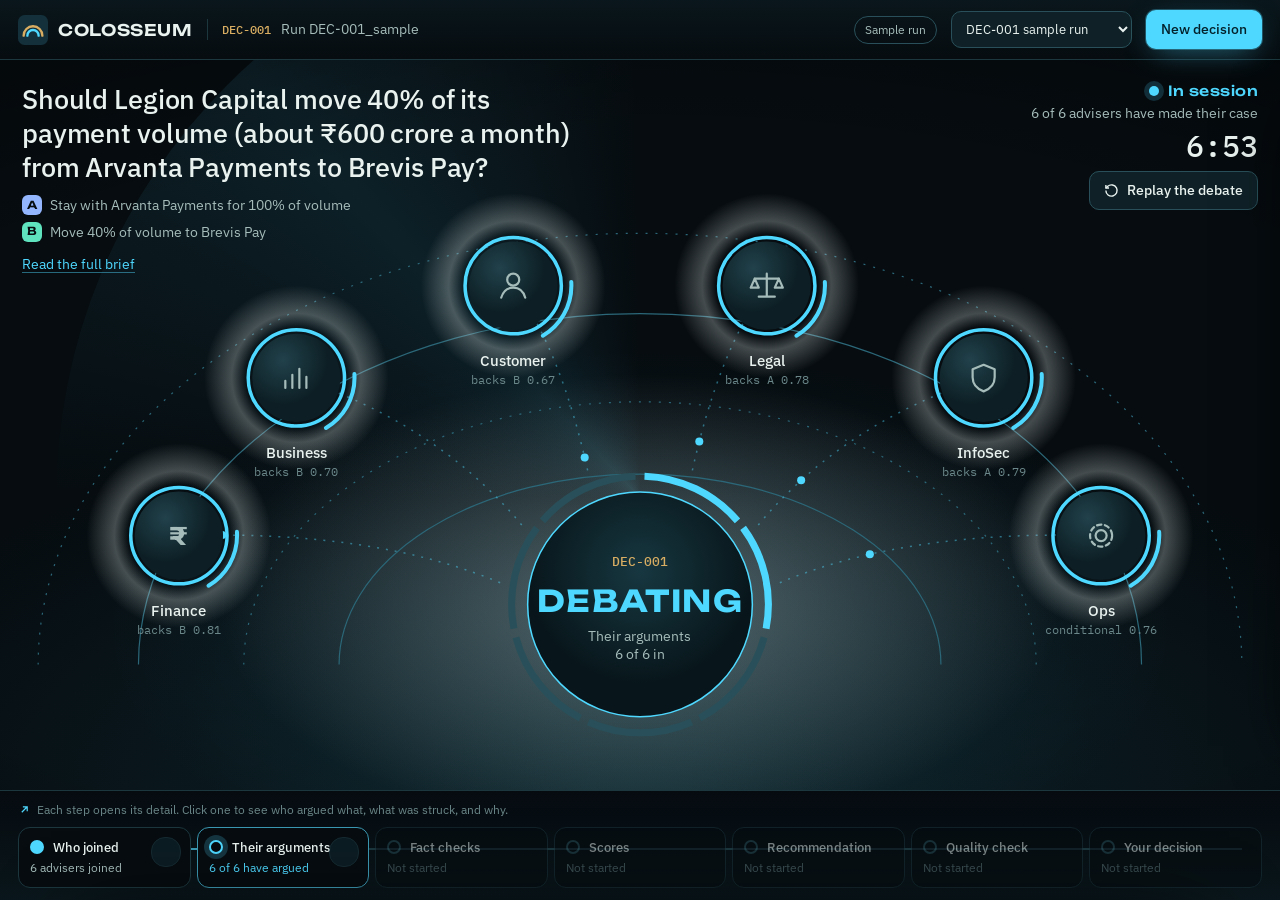
==== commit 895c2801: "Fast offline test suite; live adviser saves" ====
--- a/web/index.html
+++ b/web/index.html
@@ -1,137 +1,68 @@
-<!doctype html>
-<html lang="en" data-theme="dark" id="top">
+<!DOCTYPE html>
+<html lang="en">
 <head>
-<meta charset="utf-8">
-<meta name="viewport" content="width=device-width, initial-scale=1">
-<title>Colosseum · Decision command room</title>
-<link rel="preconnect" href="https://fonts.googleapis.com">
-<link rel="preconnect" href="https://fonts.gstatic.com" crossorigin>
-<link rel="stylesheet" href="https://fonts.googleapis.com/css2?family=Unbounded:wght@400;500;600;700&family=IBM+Plex+Sans:ital,wght@0,400;0,500;0,600;1,400&family=IBM+Plex+Mono:wght@400;500&display=swap">
-<link rel="icon" type="image/svg+xml" href="favicon.svg">
-<link rel="stylesheet" href="styles.css">
+  <meta charset="utf-8">
+  <meta name="viewport" content="width=device-width, initial-scale=1">
+  <title>Colosseum Decision Room</title>
+  <meta name="claude:viewport-fit-sides" content="cover">
+  <meta name="description" content="Colosseum: six AI advisers argue a business decision, a moderator checks every claim, and a named person signs off.">
+  <link rel="preconnect" href="https://fonts.googleapis.com">
+  <link rel="preconnect" href="https://fonts.gstatic.com" crossorigin>
+  <link rel="stylesheet" href="https://fonts.googleapis.com/css2?family=Unbounded:wght@400;500;600;700&family=IBM+Plex+Sans:wght@400;500;600&family=IBM+Plex+Mono:wght@400;500&display=swap">
+  <link rel="icon" href="data:image/svg+xml,%3Csvg xmlns='http://www.w3.org/2000/svg' viewBox='0 0 64 64'%3E%3Crect width='64' height='64' rx='14' fill='%230B1A20'/%3E%3Cpath d='M12 44a20 20 0 0 1 40 0' fill='none' stroke='%23D9AE63' stroke-width='5' stroke-linecap='round'/%3E%3Cpath d='M20 44a12 12 0 0 1 24 0' fill='none' stroke='%234FD8FF' stroke-width='5' stroke-linecap='round'/%3E%3C/svg%3E">
+  <link rel="stylesheet" href="styles.css">
 </head>
 <body>
 
-<header class="bar">
-  <div class="bar-in">
-    <a class="brand" href="#top" aria-label="Colosseum home">
-      <svg width="34" height="34" viewBox="0 0 64 64" aria-hidden="true"><rect width="64" height="64" rx="14" fill="var(--panel-2)"/><path d="M12 44a20 20 0 0 1 40 0" fill="none" stroke="var(--laurel)" stroke-width="5" stroke-linecap="round"/><path d="M20 44a12 12 0 0 1 24 0" fill="none" stroke="var(--signal)" stroke-width="5" stroke-linecap="round"/></svg>
-      <div><b>Colosseum</b><span>Six advisers argue it out. A moderator checks every claim. You decide.</span></div>
-    </a>
+<div class="app idle" id="app">
+  <header class="top">
+    <div class="brand">
+      <svg width="30" height="30" viewBox="0 0 64 64" aria-hidden="true"><rect width="64" height="64" rx="14" fill="var(--panel-2)"/><path d="M12 44a20 20 0 0 1 40 0" fill="none" stroke="var(--laurel)" stroke-width="5" stroke-linecap="round"/><path d="M20 44a12 12 0 0 1 24 0" fill="none" stroke="var(--signal)" stroke-width="5" stroke-linecap="round"/></svg>
+      <b>COLOSSEUM</b>
+    </div>
+    <div class="crumb"><span class="id" id="crumbId"></span><span class="t" id="crumbT">AI debate room for enterprise decisions</span></div>
     <span class="mode" id="mode">Sample run</span>
     <select class="picker" id="picker" aria-label="Open a saved run"></select>
     <button class="btn primary" id="newBtn" type="button">New decision</button>
-    <button class="btn icon-btn ghost" id="themeBtn" type="button" aria-label="Switch light or dark theme">
-      <svg width="18" height="18" viewBox="0 0 24 24" fill="none" stroke="currentColor" stroke-width="2"><circle cx="12" cy="12" r="4.5"/><path d="M12 2v2.5M12 19.5V22M2 12h2.5M19.5 12H22M4.9 4.9l1.8 1.8M17.3 17.3l1.8 1.8M4.9 19.1l1.8-1.8M17.3 6.7l1.8-1.8"/></svg>
-    </button>
-  </div>
-</header>
+  </header>
 
-<main class="page" id="top">
-  <section class="hero">
-    <div>
-      <span class="qid" id="qid">DEC-001</span>
-      <h1 class="question" id="question">Loading the decision…</h1>
-      <div class="options" id="options"></div>
-      <ul class="constraints" id="constraints" aria-label="Constraints"></ul>
+  <main class="stage" id="stage">
+    <div class="sweep" aria-hidden="true"></div>
+    <div class="title">
+      <h1 id="question">Bring a decision to the arena.</h1>
+      <div class="opts" id="opts"></div>
+      <button class="brief-link" type="button" data-sheet="brief" id="briefLink">Read the full brief</button>
     </div>
-    <aside class="panel rail" aria-label="Pipeline progress">
-      <div class="rail-top"><b>Run progress</b><span class="clock tabnum" id="clock">0:00</span></div>
-      <ol class="steps" id="steps"></ol>
-      <div class="error-panel" id="runError" hidden></div>
-      <button class="btn" id="replayBtn" type="button">
-        <svg width="16" height="16" viewBox="0 0 24 24" fill="none" stroke="currentColor" stroke-width="2"><path d="M3 12a9 9 0 1 0 3-6.7L3 8"/><path d="M3 3v5h5"/></svg>
-        Replay the debate</button>
+    <div class="sess" role="status" aria-live="polite">
+      <span class="st"><i></i><span id="sessState">Arena idle</span></span>
+      <span class="dt" id="sessDetail">No debate in session</span>
+      <span class="clk tabnum" id="clock">0:00</span>
+      <button class="btn" type="button" id="replayBtn" title="Plays the whole run again, step by step" style="margin-top:6px">
+        <svg width="15" height="15" viewBox="0 0 24 24" fill="none" stroke="currentColor" stroke-width="2.2"><path d="M3 12a9 9 0 1 0 3-6.7L3 8"/><path d="M3 3v5h5"/></svg>Replay the debate</button>
+    </div>
+    <div class="arena-box" id="arenaBox">
+      <svg id="arena" viewBox="0 0 1200 640" role="img" aria-label="Advisers seated around the decision"></svg>
+      <div class="bubbles" id="bubbles"></div>
+    </div>
+
+    <aside class="side" id="side" aria-label="Details">
+      <div class="side-h"><button class="btn ghost x" id="sideBack" type="button" aria-label="Back" hidden>←</button><b id="sideTitle">Details</b><button class="btn ghost x" id="sideClose" type="button" aria-label="Close panel">✕</button></div>
+      <div class="side-b" id="sideBody"></div>
     </aside>
-  </section>
+  </main>
 
-  <section class="stage">
-    <div class="panel arena a-idle" id="arenaPanel" aria-label="The arena">
-      <div class="arena-head" role="status" aria-live="polite"><span class="a-dot"></span><b id="aState">Arena idle</b><span class="a-detail" id="aDetail">No debate in session</span><span class="a-timer tabnum" id="aTimer"></span></div>
-      <svg id="arena" viewBox="0 0 1000 480" role="img" aria-label="Advisers seated around the decision"></svg>
-      <div class="legend">
-        <span><i style="border-color:var(--signal)"></i>Selected by routing</span>
-        <span><i style="border-color:var(--opt-b)"></i>Backs option B</span>
-        <span><i style="border-color:var(--opt-a)"></i>Backs option A</span>
-        <span><i style="border-color:var(--cond)"></i>Conditional</span>
-        <span><i style="border-color:var(--strike)"></i>Raised a blocking finding</span>
-      </div>
-    </div>
-    <aside class="panel routing" aria-label="Why these advisers">
-      <h3>Why these advisers</h3>
-      <p class="why">Each adviser's capabilities are compared with the brief by meaning. Dashed lines mark the selection floor and margin; some rules always add an adviser.</p>
-      <div id="routeRows"></div>
-      <details class="rq"><summary>Show the routing query</summary><p class="quote" id="routeQuery"></p></details>
-    </aside>
-  </section>
+  <footer class="dock">
+    <div class="dockwrap"><span class="path-cap" id="pathCap"><svg width="13" height="13" viewBox="0 0 24 24" fill="none" stroke="currentColor" stroke-width="2.2"><path d="M7 17L17 7M9 7h8v8"/></svg>Each finished step opens its detail. Click one.</span>
+    <nav class="path" id="path" aria-label="Decision path: open any finished step"></nav></div>
 
-  <section class="panel verdict" id="verdict" data-from="5">
-    <div class="wait"><span class="shimmer"></span>The moderator is checking the memo.</div>
-    <div class="body">
-      <div class="seal" aria-hidden="true">
-        <svg viewBox="0 0 140 140">
-          <defs><path id="sealArc" d="M70 70 m-54 0 a54 54 0 1 1 108 0 a54 54 0 1 1 -108 0"/></defs>
-          <circle class="outer" cx="70" cy="70" r="66"/>
-          <circle class="inner" cx="70" cy="70" r="44"/>
-          <text class="ring-t"><textPath href="#sealArc" startOffset="0">MODERATOR VERDICT · COLOSSEUM · CHECKED ·</textPath></text>
-          <text class="word" x="70" y="78" id="sealWord">PASS</text>
-        </svg>
-      </div>
-      <div>
-        <p class="rec" id="rec"></p>
-        <div class="v-meta" id="vmeta"></div>
-      </div>
-      <div class="v-side" id="vside"></div>
-    </div>
-  </section>
-
-  <section id="debate" data-from="2">
-    <div class="sec-h"><h2>The debate</h2><p id="debateTally"></p></div>
-    <div class="wait panel"><span class="shimmer"></span>Advisers are building their positions.</div>
-    <div class="body cards" id="cards"></div>
-  </section>
-
-  <section id="scorecard" data-from="3">
-    <div class="sec-h"><h2>Weighted scorecard</h2><p>Computed in code from each owner adviser's scores. The moderator and the Scribe can't change it.</p></div>
-    <div class="wait panel"><span class="shimmer"></span>Waiting for the scorecard.</div>
-    <div class="body panel sc" id="sc"></div>
-  </section>
-
-  <section id="memo" data-from="4">
-    <div class="sec-h"><h2>Decision memo</h2><p>Written by the Scribe from accepted claims only.</p></div>
-    <div class="wait panel"><span class="shimmer"></span>The Scribe is writing the memo.</div>
-    <div class="body memo" id="memoBody"></div>
-  </section>
-
-  <section id="signoff" data-from="6">
-    <div class="sec-h"><h2>Sign-off</h2><p>Recommendations are advisory. A named person approves or overrides every decision.</p></div>
-    <div class="wait panel"><span class="shimmer"></span>Sign-off opens when the run is finished.</div>
-    <div class="body panel sign">
-      <form id="signForm" novalidate>
-        <div style="display:grid; gap:14px">
-          <div class="field"><label for="signName">Your name and role</label><input id="signName" autocomplete="name" placeholder="For example, Priya Raman, Head of Payments"></div>
-          <div class="field"><label for="signReason">Reason (needed to override)</label><textarea id="signReason" placeholder="What you decided and why"></textarea><span class="err" id="signErr" role="alert"></span></div>
-          <div class="actions">
-            <button class="btn primary" type="submit" id="approveBtn" data-action="approve">Approve recommendation</button>
-            <button class="btn danger" type="button" id="overrideBtn">Override</button>
-          </div>
-        </div>
-      </form>
-      <div>
-        <h3 style="font:500 15px var(--f-display); margin-bottom:12px">Decision record</h3>
-        <ul class="log" id="log"></ul>
-      </div>
-    </div>
-  </section>
-
-  <p class="footnote">Legion Capital, Arvanta Payments, Brevis Pay and every figure here are fictional, built for the Colosseum demo. Powered by Gemini on Vertex AI, Google ADK, Agent Search, BigQuery and Firestore.</p>
-</main>
+  </footer>
+</div>
 
 <div class="scrim" id="scrim"></div>
-<aside class="drawer" id="drawer" aria-hidden="true" aria-labelledby="dTitle">
-  <div class="d-head"><b id="dTitle">Evidence</b><button class="btn icon-btn ghost" id="dClose" type="button" aria-label="Close panel">✕</button></div>
-  <div class="d-body" id="dBody"></div>
-</aside>
+<section class="sheet" id="sheet" aria-hidden="true" aria-labelledby="sheetTitle">
+  <div class="sheet-h"><h2 id="sheetTitle">Details</h2><p id="sheetSub"></p><button class="btn ghost x" id="sheetClose" type="button" aria-label="Close">✕</button></div>
+  <div class="sheet-b" id="sheetBody"></div>
+</section>
 <div class="toast" id="toast" role="status" aria-live="polite"></div>
 
 <script src="app.js"></script>
--- a/web/styles.css
+++ b/web/styles.css
@@ -1,421 +1,421 @@
-/* Layout: an amphitheatre seen from above. The decision sits on the floor, the advisers on the tiers,
-   the moderator's verdict is delivered beneath, and a named person signs at the end. */
+/* Layout: one cinematic screen. The arena fills the stage; the decision is the glowing core,
+   advisers sit on the tiers, details slide in from the right, and the pipeline runs along the bottom dock. */
 :root{
   color-scheme: dark;
-  --ground:#0B181B; --panel:#10242A; --panel-2:#153036; --line:#234249; --line-2:#2E555D;
-  --ink:#E4EDEA; --ink-2:#A6BCBA; --ink-3:#6E8A8B;
-  --signal:#55D6CB; --signal-ink:#062A28; --laurel:#CFA35E;
-  --opt-a:#8DB2FF; --opt-b:#55D6CB; --cond:#CFA35E;
-  --keep:#66C98F; --flag:#F2A93B; --strike:#F2685B; --human:#B39BF5;
-  --glow: 0 0 0 1px rgba(85,214,203,.25), 0 10px 40px -12px rgba(85,214,203,.35);
-  --shadow: 0 1px 0 rgba(255,255,255,.04) inset, 0 20px 50px -30px rgba(0,0,0,.6);
+  --void:#060C10; --floor:#0A171C; --panel:#0F2127; --panel-2:#14303A; --glass:rgba(13,30,36,.78);
+  --line:#1C373E; --line-2:#29505A;
+  --ink:#E9F2EF; --ink-2:#A5BCBA; --ink-3:#6B8789;
+  --signal:#4FD8FF; --signal-ink:#03212B; --laurel:#D9AE63;
+  --opt-a:#93B6FF; --opt-b:#5FE3BE; --cond:#F1C46B;
+  --keep:#6BD49A; --flag:#F5A83C; --strike:#FF6B5E; --human:#B9A1FF;
   --f-display:"Unbounded", "Segoe UI", system-ui, sans-serif;
   --f-body:"IBM Plex Sans", "Segoe UI", system-ui, sans-serif;
-  --f-code:"IBM Plex Mono", ui-monospace, "SFMono-Regular", Menlo, monospace;
-  --r-lg:20px; --r-md:12px; --r-sm:8px;
-  --ease: cubic-bezier(.2,.8,.2,1);
+  --f-code:"IBM Plex Mono", ui-monospace, Menlo, monospace;
+  --ease:cubic-bezier(.2,.8,.2,1);
+  --spring:cubic-bezier(.3,1.6,.4,1);
 }
-@media (prefers-color-scheme: light){ :root:not([data-theme="dark"]){
-  color-scheme: light;
-  --ground:#ECF1EF; --panel:#FFFFFF; --panel-2:#F3F7F6; --line:#D3DFDC; --line-2:#BBCDC9;
-  --ink:#0D2427; --ink-2:#3C5759; --ink-3:#647C7E;
-  --signal:#0A7F77; --signal-ink:#FFFFFF; --laurel:#8C6422;
-  --opt-a:#2F5FC9; --opt-b:#0A7F77; --cond:#8C6422;
-  --keep:#1D8A4E; --flag:#A86400; --strike:#C2382B; --human:#6A4BC9;
-  --glow: 0 0 0 1px rgba(10,127,119,.25), 0 10px 30px -14px rgba(10,127,119,.35);
-  --shadow: 0 1px 2px rgba(13,36,39,.06), 0 18px 40px -28px rgba(13,36,39,.35);
-}}
-:root[data-theme="light"]{
-  color-scheme: light;
-  --ground:#ECF1EF; --panel:#FFFFFF; --panel-2:#F3F7F6; --line:#D3DFDC; --line-2:#BBCDC9;
-  --ink:#0D2427; --ink-2:#3C5759; --ink-3:#647C7E;
-  --signal:#0A7F77; --signal-ink:#FFFFFF; --laurel:#8C6422;
-  --opt-a:#2F5FC9; --opt-b:#0A7F77; --cond:#8C6422;
-  --keep:#1D8A4E; --flag:#A86400; --strike:#C2382B; --human:#6A4BC9;
-  --glow: 0 0 0 1px rgba(10,127,119,.25), 0 10px 30px -14px rgba(10,127,119,.35);
-  --shadow: 0 1px 2px rgba(13,36,39,.06), 0 18px 40px -28px rgba(13,36,39,.35);
-}
-
 *{box-sizing:border-box}
-html,body{background:var(--ground)}
-body{color:var(--ink); font:400 15px/1.55 var(--f-body); -webkit-font-smoothing:antialiased;
-  background:
-    radial-gradient(1100px 520px at 50% 330px, color-mix(in srgb, var(--signal) 9%, transparent), transparent 70%),
-    var(--ground);}
-h1,h2,h3{margin:0; text-wrap:balance}
-p{margin:0}
+html,body{height:100%; background:var(--void)}
+body{margin:0; color:var(--ink); font:400 15px/1.5 var(--f-body); -webkit-font-smoothing:antialiased; overflow:hidden}
 button,input,textarea,select{font:inherit; color:inherit}
+h1,h2,h3,h4,p{margin:0}
 :focus-visible{outline:2px solid var(--signal); outline-offset:2px; border-radius:6px}
 .tabnum{font-variant-numeric:tabular-nums}
-.code{font-family:var(--f-code); font-size:.86em}
+.mono{font-family:var(--f-code)}
+[hidden]{display:none!important}
+
+.app{height:100%; display:grid; grid-template-rows:auto minmax(0,1fr) auto}
 
 /* ---------- top bar ---------- */
-body::before{content:""; position:fixed; inset:0 0 auto; height:env(safe-area-inset-top,0px); z-index:30; background:var(--ground)}
-.bar{position:sticky; top:env(safe-area-inset-top,0px); z-index:20;
-  background:color-mix(in srgb, var(--ground) 82%, transparent); backdrop-filter:blur(14px);
-  border-bottom:1px solid var(--line)}
-.bar-in{max-width:1320px; margin:0 auto; display:flex; align-items:center; gap:14px; flex-wrap:wrap;
-  padding-block:12px; padding-left:max(16px, env(safe-area-inset-left,0px)); padding-right:max(16px, env(safe-area-inset-right,0px))}
-.brand{display:flex; align-items:center; gap:10px; margin-right:auto; text-decoration:none; color:inherit}
-.brand svg{flex:none}
-.brand b{font:600 17px/1 var(--f-display); letter-spacing:.02em}
-.brand span{display:block; font-size:12px; color:var(--ink-3); margin-top:3px}
+.top{display:flex; align-items:center; gap:14px; flex-wrap:wrap; padding-block:10px;
+  padding-left:max(18px, env(safe-area-inset-left,0px)); padding-right:max(18px, env(safe-area-inset-right,0px));
+  border-bottom:1px solid var(--line); background:linear-gradient(180deg, rgba(10,23,28,.95), rgba(6,12,16,.9)); position:relative; z-index:5}
+.brand{display:flex; align-items:center; gap:10px}
+.brand b{font:600 16px/1 var(--f-display); letter-spacing:.04em}
+.crumb{display:flex; align-items:baseline; gap:10px; min-width:0; margin-right:auto; padding-left:14px; border-left:1px solid var(--line)}
+.crumb .id{font:500 12px var(--f-code); color:var(--laurel); white-space:nowrap}
+.crumb .t{color:var(--ink-2); font-size:14px; white-space:nowrap; overflow:hidden; text-overflow:ellipsis; min-width:0}
 .mode{font-size:12px; padding:4px 10px; border-radius:99px; border:1px solid var(--line-2); color:var(--ink-2); white-space:nowrap}
 .mode.live{color:var(--keep); border-color:color-mix(in srgb, var(--keep) 45%, transparent)}
 .mode.live::before{content:""; display:inline-block; width:7px; height:7px; border-radius:50%; background:var(--keep); margin-right:6px; vertical-align:1px; animation:beat 1.6s infinite}
-.picker{min-width:0; max-width:300px; background:var(--panel); border:1px solid var(--line-2); border-radius:10px; padding:8px 10px; font-size:13px}
-.btn{display:inline-flex; align-items:center; gap:8px; border-radius:10px; border:1px solid var(--line-2); background:var(--panel);
-  padding:9px 14px; font-weight:500; font-size:14px; cursor:pointer; transition:transform .15s var(--ease), border-color .2s, background .2s}
+.picker{max-width:280px; min-width:0; background:var(--panel); border:1px solid var(--line-2); border-radius:10px; padding:8px 10px; font-size:13px}
+.btn{display:inline-flex; align-items:center; justify-content:center; gap:8px; border-radius:10px; border:1px solid var(--line-2); background:var(--panel);
+  padding:8px 14px; font-weight:500; font-size:14px; cursor:pointer; transition:transform .15s var(--ease), border-color .2s, background .2s, box-shadow .2s; white-space:nowrap}
 .btn:hover{border-color:var(--signal)}
 .btn:active{transform:translateY(1px)}
-.btn.primary{background:var(--signal); color:var(--signal-ink); border-color:transparent; box-shadow:var(--glow)}
-.btn.primary:hover{filter:brightness(1.06)}
+.btn.primary{background:var(--signal); color:var(--signal-ink); border-color:transparent; box-shadow:0 0 0 1px rgba(79,216,255,.3), 0 8px 30px -10px rgba(79,216,255,.6)}
 .btn.ghost{background:transparent}
 .btn.danger{border-color:color-mix(in srgb, var(--strike) 55%, transparent); color:var(--strike); background:transparent}
-.btn[disabled]{opacity:.45; cursor:not-allowed}
-.icon-btn{width:38px; height:38px; justify-content:center; padding:0}
-
-/* ---------- page ---------- */
-.page{max-width:1320px; margin:0 auto; display:grid; gap:28px;
-  padding-block:28px 64px; padding-left:max(16px, env(safe-area-inset-left,0px)); padding-right:max(16px, env(safe-area-inset-right,0px))}
-.panel{background:var(--panel); border:1px solid var(--line); border-radius:var(--r-lg); box-shadow:var(--shadow)}
-.sec-h{display:flex; align-items:baseline; gap:14px; flex-wrap:wrap; margin-bottom:14px}
-.sec-h h2{font:500 20px/1.2 var(--f-display); letter-spacing:.01em}
-.sec-h p{color:var(--ink-3); font-size:14px}
+.btn[disabled]{opacity:.4; cursor:not-allowed}
+.btn.on{border-color:var(--signal); color:var(--signal); background:color-mix(in srgb, var(--signal) 10%, var(--panel))}
+
+/* ---------- stage ---------- */
+.stage{position:relative; overflow:hidden; container-type:size;
+  background:
+    radial-gradient(60% 55% at 50% 78%, color-mix(in srgb, var(--signal) 10%, transparent), transparent 70%),
+    radial-gradient(90% 70% at 50% 100%, #0D2229, var(--void) 75%)}
+.stage::after{content:""; position:absolute; inset:0; pointer-events:none;
+  background:radial-gradient(120% 90% at 50% 60%, transparent 55%, rgba(0,0,0,.55))}
+.sweep{position:absolute; left:50%; bottom:-40%; width:160cqh; height:160cqh; transform:translateX(-50%); border-radius:50%; pointer-events:none; opacity:0;
+  background:conic-gradient(from 0deg, transparent 0 75%, color-mix(in srgb, var(--signal) 18%, transparent) 88%, transparent 100%); transition:opacity .8s}
+.app.live .sweep{opacity:.55; animation:rot 7s linear infinite}
+
+.title{min-width:0; position:absolute; top:22px; left:max(22px, env(safe-area-inset-left,0px)); z-index:3; max-width:min(560px, 44cqw)}
+.title h1{font:500 clamp(18px, 2.3cqw, 27px)/1.25 var(--f-body); letter-spacing:-.005em; text-wrap:balance}
+.opts{display:flex; flex-direction:column; gap:6px; margin-top:12px; font-size:13.5px; color:var(--ink-2)}
+.opts span{display:flex; gap:8px; align-items:center}
+.opts i{font:600 11px/1 var(--f-display); font-style:normal; width:20px; height:20px; border-radius:6px; display:grid; place-items:center; color:var(--void); flex:none}
+.opts .a i{background:var(--opt-a)} .opts .b i{background:var(--opt-b)}
+.sess{position:absolute; top:22px; right:max(22px, env(safe-area-inset-right,0px)); z-index:3; text-align:right; display:grid; gap:4px; justify-items:end}
+.sess .st{display:flex; align-items:center; gap:9px; font:500 14px var(--f-display); letter-spacing:.03em}
+.sess .st i{width:10px; height:10px; border-radius:50%; background:var(--ink-3)}
+.sess .dt{font-size:13.5px; color:var(--ink-2); max-width:300px}
+.sess .clk{font:500 30px/1 var(--f-code); color:var(--ink); margin-top:4px}
+.app.live .sess .st{color:var(--signal)} .app.live .sess .st i{background:var(--signal); box-shadow:0 0 0 5px rgba(79,216,255,.18); animation:beat 1.1s infinite}
+.app.done .sess .st{color:var(--vc)} .app.done .sess .st i{background:var(--vc)}
+.app.failed .sess .st{color:var(--strike)} .app.failed .sess .st i{background:var(--strike)}
+
+.arena-box{position:absolute; left:50%; bottom:2cqh; transform:translateX(-50%); width:min(100cqw, 165cqh); aspect-ratio:1200/640; z-index:2; transition:left .5s var(--ease), width .5s var(--ease)}
+.app.panel-open .arena-box{left:calc((100cqw - 430px) / 2); width:min(calc(100cqw - 440px), 165cqh)}
+.arena-box svg{position:absolute; inset:0; width:100%; height:100%; overflow:visible}
+.bubbles{position:absolute; inset:0; pointer-events:none}
+
+/* arena svg */
+.app{--vc:var(--keep)}
+.app.v-incomplete{--vc:var(--flag)} .app.v-wrong{--vc:var(--strike)}
+.tier{fill:none; stroke:var(--line); stroke-width:1.2}
+.tier.dash{stroke-dasharray:2 8}
+.app.live .tier{stroke:color-mix(in srgb, var(--signal) 30%, var(--line))}
+.app.done .tier{stroke:color-mix(in srgb, var(--vc) 22%, var(--line))}
+.spot{opacity:.0; transition:opacity .9s; color:var(--signal)}
+.app.live .spot{opacity:.35} .app.done .spot{opacity:.3; color:var(--vc)}
+
+.link{fill:none; stroke:var(--line-2); stroke-width:1.5; opacity:.0; transition:opacity .6s, stroke .6s; transition-delay:calc(var(--i) * 80ms)}
+.s1 .link.on{opacity:.8; stroke:color-mix(in srgb, var(--signal) 55%, transparent); stroke-dasharray:2 7}
+.s2 .link.on, .link.on.arrived{stroke:var(--sc); stroke-dasharray:none; opacity:.55}
+.app.done .link.on{opacity:.35}
+.packet{fill:var(--signal); opacity:0}
+.working .packet.on{opacity:1}
+.packet.go{opacity:1; fill:var(--sc, var(--signal))}
+
+/* the core */
+.core-ring{fill:none; stroke:var(--line); stroke-width:7; stroke-linecap:butt}
+.seg{fill:none; stroke:var(--line-2); stroke-width:7; transition:stroke .5s; transform-box:view-box}
+.seg.done{stroke:var(--signal)}
+.seg.now{stroke:var(--signal); animation:beatstroke 1s ease-in-out infinite}
+.app.done .seg.done{stroke:var(--vc)}
+.app.failed .seg.fail{stroke:var(--strike)}
+.core-disc{fill:url(#coreFill); stroke:var(--line-2); stroke-width:1.5; transition:stroke .6s}
+.app.live .core-disc{stroke:var(--signal)}
+.app.done .core-disc{stroke:var(--vc); stroke-width:2.5}
+.app.failed .core-disc{stroke:var(--strike)}
+.core-id{font:500 13px var(--f-code); fill:var(--laurel); text-anchor:middle}
+.core-word{font:700 30px var(--f-display); fill:var(--ink); text-anchor:middle; letter-spacing:.04em; transition:fill .5s}
+.app.idle .core-word{fill:var(--ink-3)} .app.live .core-word{fill:var(--signal)} .app.done .core-word{fill:var(--vc)} .app.failed .core-word{fill:var(--strike)}
+.core-sub{font:400 13.5px var(--f-body); fill:var(--ink-2); text-anchor:middle}
+.core{cursor:pointer}
+.core:hover .core-disc{stroke:var(--signal)}
+.burst{fill:none; stroke:var(--vc); stroke-width:3; opacity:0; transform-box:fill-box; transform-origin:center}
+.app.bursting .burst{animation:burst 1.5s var(--ease) 1}
+.app.bursting .burst.b2{animation-delay:.2s}
+.wreath{fill:none; stroke:var(--laurel); stroke-width:9; stroke-dasharray:3 9; stroke-linecap:round; opacity:0; transition:opacity .6s}
+.wreath-line{fill:none; stroke:var(--laurel); stroke-width:1.5; opacity:0; transition:opacity .6s}
+.s6 .wreath, .s6 .wreath-line{opacity:.85}
+.beam{stroke:url(#beamGrad); stroke-width:3; opacity:0; transform-box:view-box}
+.scanning .beam{opacity:1; animation:scan 1.4s var(--ease) 1 forwards}
+
+/* seats */
+.seat{cursor:pointer; opacity:.22; transition:opacity .5s var(--ease); transition-delay:calc(var(--i) * 80ms)}
+.s0 .seat{opacity:1} .s0 .seat:not(.sel){opacity:.4}
+.seat .halo{fill:url(#haloGrad); opacity:0; transition:opacity .6s; color:var(--signal)}
+.s1 .seat.sel .halo{opacity:.55}
+.s2 .seat.has-pos .halo, .s1 .seat.arrived .halo{color:var(--sc); opacity:.5}
+.seat .score{fill:none; stroke:var(--signal); stroke-width:3; stroke-linecap:round; opacity:0; transition:opacity .6s}
+.s0 .seat .score{opacity:.9}
+.seat .ring{fill:none; stroke:var(--line-2); stroke-width:3.5; transition:stroke .6s; transition-delay:calc(var(--i) * 90ms)}
+.seat .body{fill:url(#seatFill); stroke:none}
+.seat .tint{fill:var(--sc, var(--signal)); opacity:0; transition:opacity .6s; transition-delay:calc(var(--i) * 90ms)}
+.seat .spin{fill:none; stroke:var(--signal); stroke-width:4; stroke-linecap:round; stroke-dasharray:60 300; opacity:0; transform-box:fill-box; transform-origin:center}
+.seat .g{fill:none; stroke:var(--ink-2); stroke-width:2.2; stroke-linecap:round; stroke-linejoin:round}
+.seat .gt{fill:var(--ink-2); font:600 24px var(--f-display); text-anchor:middle}
+.seat .nm{fill:var(--ink); font:500 15px var(--f-body); text-anchor:middle}
+.seat .sb{fill:var(--ink-3); font:400 12px var(--f-code); text-anchor:middle}
+.seat .badge{opacity:0; transform:scale(.3); transform-box:fill-box; transform-origin:center; transition:opacity .35s, transform .5s var(--spring); transition-delay:calc(var(--i) * 90ms + .2s)}
+.seat .badge circle{fill:var(--sc, var(--ink-3)); stroke:var(--void); stroke-width:2}
+.seat .badge path{fill:none; stroke:var(--void); stroke-width:2.6; stroke-linecap:round; stroke-linejoin:round}
+.seat .shield path{fill:var(--strike); stroke:var(--void); stroke-width:1.5}
+.seat .shield text{fill:#fff; font:700 12px var(--f-body); text-anchor:middle}
+.seat .xm circle{fill:var(--ink-3)} .seat .xm path{stroke:var(--void)}
+.seat.stance-a{--sc:var(--opt-a)} .seat.stance-b{--sc:var(--opt-b)} .seat.stance-c{--sc:var(--cond)}
+.s1 .seat.sel .ring{stroke:var(--signal)}
+.working .seat.sel:not(.arrived):not(.failed) .spin{opacity:1; animation:spin 1s linear infinite}
+.working .seat.sel:not(.arrived) .score{opacity:0}
+.s2 .seat.has-pos .ring, .s1 .seat.arrived .ring{stroke:var(--sc)}
+.s2 .seat.has-pos .tint, .s1 .seat.arrived .tint{opacity:.28}
+.s2 .seat.has-pos .g, .s1 .seat.arrived .g{stroke:var(--ink)}
+.s2 .seat.has-pos .gt, .s1 .seat.arrived .gt{fill:var(--ink)}
+.s2 .seat.has-pos .badge.ok, .s1 .seat.arrived .badge.ok{opacity:1; transform:scale(1)}
+.s3 .seat.blocking .ring{stroke:var(--strike)}
+.s3 .seat.blocking .badge.shield{opacity:1; transform:scale(1)}
+.seat.failed{opacity:.55} .seat.failed .ring{stroke:var(--ink-3); stroke-dasharray:5 5} .seat.failed .badge.xm{opacity:1; transform:scale(1)}
+.seat.pop .body, .seat.pop .tint{animation:pop .8s var(--spring) 1; transform-box:fill-box; transform-origin:center}
+.seat.pop .ring{animation:ringflash 1.1s ease-out 1}
+.seat:hover .ring, .seat.hl .ring, .seat:focus-visible .ring{stroke-width:5}
+.seat:focus, .core:focus{outline:none}
+.core:focus-visible .core-disc{stroke:var(--signal); stroke-width:3}
+/* idle: the core is the start button */
+.core-halo{fill:none; stroke:var(--signal); stroke-width:2; opacity:0; pointer-events:none}
+.app.idle .core-halo{animation:halo 2.8s var(--ease) infinite}
+.app.idle .core-word{fill:var(--ink-2)}
+.app.idle .core:hover .core-word{fill:var(--signal)}
+.app.idle .core:hover .core-disc{stroke-width:2.5}
+.core-cta{font:600 12px var(--f-display); letter-spacing:.12em; fill:var(--signal); text-anchor:middle; opacity:0; transition:opacity .4s}
+.app.idle .core-cta{opacity:1}
+@keyframes halo{0%{opacity:.55; r:var(--r0)}100%{opacity:0; r:var(--r1)}}
+.seat.focus .ring{stroke-width:6}
+.tally-pill{opacity:0; transition:opacity .4s}
+.s3 .tally-pill{opacity:1}
+.tally-pill rect{rx:9; fill:var(--panel)} .tally-pill text{font:500 11px var(--f-code); text-anchor:middle}
+
+/* bubbles: short quotes that pop next to a seat */
+.bub{position:absolute; transform:translate(-50%, calc(-100% - 64px)); max-width:240px; padding:9px 12px; border-radius:12px; font-size:13px; line-height:1.4;
+  background:var(--glass); border:1px solid var(--line-2); backdrop-filter:blur(10px); box-shadow:0 18px 40px -20px rgba(0,0,0,.8);
+  animation:bubin .45s var(--spring) both; color:var(--ink)}
+.bub.out{animation:bubout .35s var(--ease) forwards}
+.bub b{display:block; font:500 11.5px var(--f-body); color:var(--sc, var(--signal)); margin-bottom:3px}
+.bub.strike{border-color:color-mix(in srgb, var(--strike) 60%, transparent)} .bub.strike b{color:var(--strike)}
+.bub.flag{border-color:color-mix(in srgb, var(--flag) 60%, transparent)} .bub.flag b{color:var(--flag)}
+.bub.low{transform:translate(-50%, 70px)}
+
+/* ---------- side panel ---------- */
+.side{position:absolute; top:14px; right:max(14px, env(safe-area-inset-right,0px)); bottom:14px; width:min(400px, calc(100% - 28px)); z-index:6;
+  background:var(--glass); backdrop-filter:blur(16px); border:1px solid var(--line-2); border-radius:18px; box-shadow:-30px 0 60px -30px rgba(0,0,0,.8);
+  transform:translateX(calc(100% + 30px)); transition:transform .5s var(--ease); display:grid; grid-template-rows:auto minmax(0,1fr)}
+.side.open{transform:none}
+.side-h{display:flex; align-items:center; gap:10px; padding:14px 16px; border-bottom:1px solid var(--line)}
+.side-h b{font:500 14px var(--f-display); margin-right:auto}
+.side-b{overflow:auto; padding:18px 18px 28px; display:grid; gap:16px; align-content:start}
+.x{width:34px; height:34px; padding:0}
+.app.panel-open .sess{right:calc(min(400px, 100% - 28px) + 36px)}
+
+/* panel content */
+.ph{display:flex; gap:12px; align-items:center}
+.av{width:46px; height:46px; border-radius:50%; display:grid; place-items:center; background:var(--panel-2); border:2px solid var(--sc, var(--line-2)); flex:none}
+.av svg{width:28px; height:28px}
+.ph h3{font:500 18px/1.2 var(--f-display)}
+.pill{display:inline-flex; align-items:center; gap:6px; font-size:12px; font-weight:500; padding:3px 10px; border-radius:99px; border:1px solid currentColor; white-space:nowrap}
+.pill::before{content:""; width:6px; height:6px; border-radius:50%; background:currentColor}
+.sp-a{color:var(--opt-a)} .sp-b{color:var(--opt-b)} .sp-c{color:var(--cond)} .sp-n{color:var(--ink-3)}
+.lede{font-size:15px; color:var(--ink-2); line-height:1.55}
+.kv{display:flex; gap:18px; flex-wrap:wrap; font-size:12.5px; color:var(--ink-3)}
+.kv b{font:500 13px var(--f-code); color:var(--ink)}
+.claims{list-style:none; margin:0; padding:0; display:grid; gap:12px}
+.cl{display:grid; grid-template-columns:18px minmax(0,1fr); gap:10px; font-size:14px}
+.cl .st{width:16px; height:16px; margin-top:3px; border-radius:50%; display:grid; place-items:center; border:1.5px solid var(--keep); color:var(--keep); font:700 10px/1 var(--f-body)}
+.cl.flag .st{border-color:var(--flag); background:var(--flag); color:var(--void)}
+.cl.strike .st{border-color:var(--strike); color:var(--strike)}
+.cl.strike .tx{text-decoration:line-through; text-decoration-color:var(--strike); color:var(--ink-3)}
+.cl .why{font-size:12.5px; margin-top:4px; color:var(--flag)} .cl.strike .why{color:var(--strike)}
+.cl .calc{display:block; font:400 12px var(--f-code); color:var(--ink-3); margin-top:2px}
+.chips{display:flex; flex-wrap:wrap; gap:6px; margin-top:6px; align-items:center}
+.chip{font:500 11.5px/1 var(--f-code); padding:5px 7px; border-radius:6px; border:1px solid var(--line-2); background:var(--panel-2); color:var(--ink-2); cursor:pointer}
+.chip:hover{border-color:var(--signal); color:var(--ink)}
+.chip.old{border-style:dashed; text-decoration:line-through}
+.chip.low{border-style:dashed}
+.blk{border:1px solid color-mix(in srgb, var(--strike) 55%, transparent); background:color-mix(in srgb, var(--strike) 9%, transparent); border-radius:12px; padding:12px 14px; display:grid; gap:6px; font-size:14px}
+.blk h4{font:600 13px var(--f-body); color:var(--strike)}
+.blk .fix{color:var(--ink-2); font-size:13.5px}
+.sbars{display:grid; gap:8px}
+.sbar{display:grid; grid-template-columns:110px minmax(0,1fr) 22px; gap:10px; align-items:center; font-size:12.5px; color:var(--ink-2)}
+.trk{height:7px; border-radius:5px; background:var(--panel-2); overflow:hidden}
+.trk i{display:block; height:100%; border-radius:5px; width:var(--w); transition:width .9s var(--ease)}
+.trk.a i{background:var(--opt-a)} .trk.b i{background:var(--opt-b)} .trk.s i{background:linear-gradient(90deg, color-mix(in srgb, var(--signal) 45%, transparent), var(--signal))}
+.more{background:none; border:0; color:var(--signal); cursor:pointer; padding:0; font-size:13.5px; justify-self:start}
+
+.vd-word{font:700 34px/1 var(--f-display); letter-spacing:.04em; color:var(--vc)}
+.rec{font:500 17px/1.45 var(--f-body)}
+.stats{display:grid; grid-template-columns:repeat(2, minmax(0,1fr)); gap:10px}
+.stat{background:var(--panel-2); border:1px solid var(--line); border-radius:12px; padding:12px}
+.stat b{display:block; font:600 22px/1.1 var(--f-display); color:var(--ink)}
+.stat span{font-size:12px; color:var(--ink-3)}
+.conds{list-style:none; margin:0; padding:0; display:grid; gap:9px}
+.conds li{display:grid; grid-template-columns:18px minmax(0,1fr); gap:10px; font-size:14px}
+.conds li::before{content:""; width:14px; height:14px; margin-top:3px; border-radius:4px; border:1.5px solid var(--signal)}
+.drafts{font-size:13px; color:var(--ink-2); display:grid; gap:6px}
+.vt{font:600 10.5px/1 var(--f-display); padding:4px 7px; border-radius:5px; letter-spacing:.04em}
+.vt.PASS{background:color-mix(in srgb, var(--keep) 20%, transparent); color:var(--keep)}
+.vt.INCOMPLETE{background:color-mix(in srgb, var(--flag) 20%, transparent); color:var(--flag)}
+.vt.WRONG, .vt.STRUCK{background:color-mix(in srgb, var(--strike) 20%, transparent); color:var(--strike)}
+.vt.FLAGGED{background:color-mix(in srgb, var(--flag) 20%, transparent); color:var(--flag)}
+.row-actions{display:flex; gap:8px; flex-wrap:wrap}
+.feed{list-style:none; margin:0; padding:0; display:grid; gap:12px}
+.feed li{display:grid; grid-template-columns:54px minmax(0,1fr); gap:10px; font-size:14px; animation:bubin .4s var(--ease) both}
+.feed time{font:400 12px var(--f-code); color:var(--ink-3); padding-top:2px}
+.feed .e-strike{color:var(--strike)} .feed .e-flag{color:var(--flag)} .feed .e-ok{color:var(--keep)} .feed .e-sig{color:var(--signal)}
+/* start panel (idle core click) */
+.go{display:grid; grid-template-columns:44px minmax(0,1fr) auto; gap:12px; align-items:center; width:100%; text-align:left; cursor:pointer;
+  padding:14px; border-radius:14px; border:1px solid var(--line-2); background:var(--panel-2); color:var(--ink); font:inherit; transition:border-color .25s, transform .25s var(--ease)}
+.go:hover, .go:focus-visible{border-color:var(--signal); transform:translateY(-1px); outline:none}
+.go .gi{width:44px; height:44px; border-radius:12px; display:grid; place-items:center; background:color-mix(in srgb, var(--signal) 14%, transparent); color:var(--signal); font:600 20px var(--f-display)}
+.go b{display:block; font:500 15px var(--f-display)} .go span{font-size:13px; color:var(--ink-3)}
+.go .arr{color:var(--signal); font-size:18px}
+.go.big{border-color:color-mix(in srgb, var(--signal) 55%, transparent); box-shadow:0 10px 40px -20px rgba(79,216,255,.7)}
+.runs{list-style:none; margin:0; padding:0; display:grid; gap:8px}
+.runs .go{grid-template-columns:minmax(0,1fr) auto auto; padding:11px 14px}
+.runs .go b{font:500 13.5px var(--f-code)}
+.fid{font:600 26px/1 var(--f-display); color:var(--laurel)}
+.fval{font:600 28px/1.1 var(--f-code)} .fval small{font:400 13px var(--f-body); color:var(--ink-3); margin-left:6px}
+.rel{font-size:12px; padding:3px 9px; border-radius:99px; border:1px solid var(--line-2)}
+.rel.high{color:var(--keep)} .rel.medium{color:var(--flag)} .rel.low{color:var(--strike)}
+.dl{display:grid; grid-template-columns:96px minmax(0,1fr); gap:6px 12px; font-size:13.5px} .dl dt{color:var(--ink-3)} .dl dd{margin:0}
+.old{padding:10px 12px; border-radius:10px; background:color-mix(in srgb, var(--flag) 12%, transparent); color:var(--flag); font-size:14px; display:flex; gap:8px; align-items:center; flex-wrap:wrap}
+.cited{display:grid; gap:8px; font-size:13.5px}
+.cited div{background:var(--panel-2); border-radius:8px; padding:8px 10px}
 .muted{color:var(--ink-3)}
-
-/* hero */
-.hero{display:grid; grid-template-columns:minmax(0,1fr) 300px; gap:28px; align-items:start}
-.qid{font:500 13px/1 var(--f-code); color:var(--laurel)}
-.question{font:500 clamp(24px, 3.2vw, 36px)/1.22 var(--f-body); letter-spacing:-.01em; margin:10px 0 18px; max-width:30ch}
-.options{display:grid; gap:8px; margin-bottom:16px}
-.opt{display:flex; gap:10px; align-items:baseline; font-size:15px}
-.opt i{font:600 12px/1 var(--f-display); font-style:normal; width:24px; height:24px; flex:none; display:grid; place-items:center; border-radius:7px;
-  color:var(--ground); transform:translateY(5px)}
-.opt.a i{background:var(--opt-a)} .opt.b i{background:var(--opt-b)}
-.constraints{display:flex; flex-wrap:wrap; gap:8px}
-.constraints li{list-style:none; font-size:13px; color:var(--ink-2); border:1px solid var(--line); border-radius:99px; padding:4px 11px; background:var(--panel)}
-.constraints{padding:0; margin:0}
-
-/* pipeline rail */
-.rail{padding:18px; display:grid; gap:14px}
-.rail-top{display:flex; justify-content:space-between; align-items:baseline}
-.rail-top b{font:500 14px/1 var(--f-display)}
-.clock{font:500 22px/1 var(--f-code); color:var(--ink)}
-.steps{list-style:none; margin:0; padding:0; display:grid; gap:2px; position:relative}
-.steps li{display:grid; grid-template-columns:18px 1fr auto; gap:10px; align-items:center; padding:6px 0; color:var(--ink-3); font-size:14px; position:relative}
-.steps li .dot{width:12px; height:12px; border-radius:50%; border:2px solid var(--line-2); background:var(--panel); justify-self:center; transition:all .35s var(--ease); z-index:1}
-.steps li:not(:last-child)::after{content:""; position:absolute; left:8px; top:24px; height:calc(100% - 12px); width:2px; background:var(--line)}
-.steps li.done{color:var(--ink-2)} .steps li.done .dot{background:var(--signal); border-color:var(--signal)}
-.steps li.now{color:var(--ink); font-weight:500} .steps li.now .dot{border-color:var(--signal); box-shadow:0 0 0 5px color-mix(in srgb, var(--signal) 22%, transparent); animation:beat 1.4s infinite}
-.steps li.failed{color:var(--strike)} .steps li.failed .dot{border-color:var(--strike); background:var(--strike)}
-.steps .t{font:400 12px/1 var(--f-code); color:var(--ink-3)}
-.rail .btn{justify-content:center}
-
-/* arena + routing */
-.stage{display:grid; grid-template-columns:minmax(0,1fr) 340px; gap:20px}
-.arena{position:relative; padding:10px 10px 0; overflow:hidden; display:flex; flex-direction:column}
-.arena svg{margin-block:auto}
-.arena svg{display:block; width:100%; height:auto}
-.arena{--vc:var(--keep); transition:border-color .5s, box-shadow .5s}
-.arena.v-incomplete{--vc:var(--flag)} .arena.v-wrong{--vc:var(--strike)}
-.arena-head{display:flex; align-items:center; gap:10px; flex-wrap:wrap; padding:8px 10px 0; font-size:14px; min-height:34px}
-.arena-head b{font:500 14px var(--f-display); letter-spacing:.01em}
-.arena-head .a-detail{color:var(--ink-2)}
-.arena-head .a-timer{margin-left:auto; font:500 15px var(--f-code); color:var(--ink-2)}
-.a-dot{width:11px; height:11px; border-radius:50%; background:var(--ink-3); flex:none; transition:background .4s}
-.arena.a-live{border-color:var(--signal); box-shadow:var(--glow)}
-.arena.a-live .a-dot{background:var(--signal); animation:beat 1.1s infinite; box-shadow:0 0 0 5px color-mix(in srgb, var(--signal) 22%, transparent)}
-.arena.a-live b{color:var(--signal)}
-.arena.a-done{border-color:color-mix(in srgb, var(--vc) 45%, var(--line))}
-.arena.a-done .a-dot{background:var(--vc)}
-.arena.a-done b{color:var(--vc)}
-.arena.a-failed{border-color:color-mix(in srgb, var(--strike) 60%, transparent)}
-.arena.a-failed .a-dot{background:var(--strike)} .arena.a-failed b{color:var(--strike)}
-.tier{fill:none; stroke:var(--line); stroke-width:1.2; transition:stroke .6s}
-.tier.t2{stroke-dasharray:2 7}
-.a-live .tier{stroke:color-mix(in srgb, var(--signal) 40%, var(--line))}
-.a-done .tier{stroke:color-mix(in srgb, var(--vc) 25%, var(--line))}
-.a-idle .tier{stroke-dasharray:3 9}
-/* the decision tile on the arena floor */
-.dt-bg{fill:var(--panel-2); stroke:var(--line-2); stroke-width:1.5; transition:fill .6s var(--ease), stroke .6s, stroke-width .3s}
-.dt-orbit{fill:none; stroke:var(--signal); stroke-width:2; stroke-dasharray:10 14; opacity:0; transition:opacity .4s}
-.dt-id{font:500 13px var(--f-code); fill:var(--laurel); text-anchor:middle}
-.dt-word{font:600 27px var(--f-display); fill:var(--ink); text-anchor:middle; letter-spacing:.03em; transition:fill .5s}
-.dt-detail{font:400 14px var(--f-body); fill:var(--ink-2); text-anchor:middle}
-.a-idle .dt-bg{stroke-dasharray:6 6; fill:transparent}
-.a-idle .dt-word{fill:var(--ink-3)}
-.a-live .dt-bg{fill:color-mix(in srgb, var(--signal) 13%, var(--panel-2)); stroke:var(--signal)}
-.a-live .dt-orbit{opacity:1; animation:march 1.2s linear infinite}
-.a-live .dt-word{fill:var(--signal)}
-.a-done .dt-bg{fill:color-mix(in srgb, var(--vc) 17%, var(--panel-2)); stroke:var(--vc); stroke-width:2.5}
-.a-done .dt-word{fill:var(--vc)}
-.a-failed .dt-bg{fill:color-mix(in srgb, var(--strike) 14%, var(--panel-2)); stroke:var(--strike)}
-.a-failed .dt-word{fill:var(--strike)}
-.burst-ring{fill:none; stroke:var(--vc); stroke-width:3; opacity:0; transform-box:fill-box; transform-origin:center}
-.burst .burst-ring{animation:burst 1.4s var(--ease) 1}
-.burst .burst-ring.r2{animation-delay:.18s}
-.glow-floor{opacity:0; transition:opacity .8s; color:var(--signal)}
-.a-live .glow-floor{opacity:.22} .a-done .glow-floor{opacity:.16; color:var(--vc)}
-/* connectors from each seat to the tile */
-.link{fill:none; stroke:var(--signal); stroke-width:2; stroke-dasharray:3 9; stroke-linecap:round; opacity:0; transition:opacity .6s var(--ease), stroke .6s; transition-delay:calc(var(--i) * 90ms)}
-.s1 .link.on{opacity:.55}
-.working .link.on{animation:flow .8s linear infinite; opacity:1}
-.a-done .link.on{stroke:var(--vc); opacity:.3}
-/* seats */
-.seat{cursor:pointer; transition:opacity .5s var(--ease); transition-delay:calc(var(--i) * 90ms)}
-.seat .body{fill:var(--panel-2); stroke:var(--line-2); stroke-width:1.5; transition:fill .6s var(--ease), stroke .6s; transition-delay:calc(var(--i) * 110ms)}
-.seat .ring{fill:none; stroke:var(--line); stroke-width:3.5; transition:stroke .6s; transition-delay:calc(var(--i) * 110ms)}
-.seat .score{fill:none; stroke:var(--signal); stroke-width:3; stroke-linecap:round; opacity:0; transition:opacity .6s var(--ease), stroke-dashoffset 1s var(--ease)}
-.seat .spin{fill:none; stroke:var(--signal); stroke-width:3.5; stroke-linecap:round; stroke-dasharray:50 233; opacity:0; transform-box:fill-box; transform-origin:center}
-.seat .glyph{fill:none; stroke:var(--ink-2); stroke-width:2; stroke-linecap:round; stroke-linejoin:round; transition:stroke .5s}
-.seat .glyph-t{fill:var(--ink-2); font:600 20px var(--f-display); text-anchor:middle; transition:fill .5s}
-.seat .name{fill:var(--ink); font:500 14px var(--f-body); text-anchor:middle}
-.seat .sub{fill:var(--ink-3); font:400 12px var(--f-code); text-anchor:middle}
-.seat .sub-st{display:none}
-.s2 .seat .sub-st{display:inline}
-.quote:empty{display:none}
-.rq summary{cursor:pointer; font-size:13px; color:var(--ink-2)}
-.rq[open] summary{margin-bottom:8px}
-.r-row{padding-block:6px}
-.seat .shield{opacity:0; transition:opacity .4s var(--ease), transform .4s var(--ease); transform-box:fill-box; transform-origin:center; transform:scale(.6)}
-.seat .shield path{fill:var(--strike)} .seat .shield text{fill:#fff; font:700 11px var(--f-body); text-anchor:middle}
-.seat .tick{opacity:0; transform:scale(.3); transform-box:fill-box; transform-origin:center; transition:opacity .4s, transform .5s cubic-bezier(.3,1.7,.4,1); transition-delay:calc(var(--i) * 110ms + .25s)}
-.seat .tick circle{fill:var(--sc, var(--ink-3))}
-.seat .tick path{fill:none; stroke:var(--ground); stroke-width:2.4; stroke-linecap:round; stroke-linejoin:round}
-.seat.stance-a{--sc:var(--opt-a)} .seat.stance-b{--sc:var(--opt-b)} .seat.stance-c{--sc:var(--cond)}
-.arena .seat{opacity:.25}
-.s0 .seat{opacity:1}
-.s0 .seat:not(.is-selected){opacity:.42}
-.s0 .seat .score{opacity:1}
-.s1 .seat.is-selected .ring{stroke:var(--signal)}
-.working .seat.is-selected .spin{opacity:1; animation:spin 1s linear infinite}
-.working .seat.is-selected .score{opacity:0}
-.working .seat.is-selected .body{animation:seatpulse 1.3s ease-in-out infinite}
-.s2 .seat.has-pos .ring{stroke:var(--sc)}
-.s2 .seat.has-pos .body{fill:color-mix(in srgb, var(--sc) 26%, var(--panel-2)); stroke:transparent}
-.s2 .seat.has-pos .glyph{stroke:var(--ink)} .s2 .seat.has-pos .glyph-t{fill:var(--ink)}
-.s2 .seat.has-pos .tick{opacity:1; transform:scale(1)}
-.s3 .seat.is-blocking .ring{stroke:var(--strike)}
-.s3 .seat.is-blocking .shield{opacity:1; transform:scale(1)}
-.seat:hover .body, .seat.hl .body{fill:color-mix(in srgb, var(--signal) 18%, var(--panel-2))}
-.legend{display:flex; flex-wrap:wrap; gap:6px 16px; padding:6px 14px 14px; font-size:12.5px; color:var(--ink-2)}
-.legend span{display:inline-flex; align-items:center; gap:7px}
-.legend i{width:12px; height:12px; border-radius:50%; border:3px solid; display:inline-block}
-
-.routing{padding:18px; display:grid; gap:12px; align-content:start}
-.routing h3{font:500 15px/1.3 var(--f-display)}
-.routing .why{font-size:13px; color:var(--ink-3)}
-.r-row{display:grid; gap:5px; padding:8px 10px; margin:0 -10px; border-radius:10px; cursor:default; transition:background .2s}
-.r-row:hover, .r-row.hl{background:var(--panel-2)}
-.r-top{display:flex; justify-content:space-between; gap:8px; font-size:14px}
-.r-top b{font-weight:500}
-.r-top .v{font:500 13px var(--f-code)}
-.track{position:relative; height:8px; border-radius:6px; background:var(--panel-2); overflow:visible}
-.track i{position:absolute; inset:0 auto 0 0; width:0; border-radius:6px; background:linear-gradient(90deg, color-mix(in srgb, var(--signal) 55%, transparent), var(--signal)); transition:width 1s var(--ease)}
-.s0 .track i{width:var(--w)}
-.track .mark{position:absolute; top:-4px; bottom:-4px; width:0; border-left:1.5px dashed var(--ink-3)}
-.r-why{font-size:12.5px; color:var(--ink-3)}
-.r-why.rule{color:var(--laurel)}
-.quote{font-size:13px; color:var(--ink-2); border-left:2px solid var(--laurel); padding:4px 0 4px 12px}
-
-/* verdict */
-.verdict{display:grid; grid-template-columns:150px minmax(0,1fr) auto; gap:28px; align-items:center; padding:26px 28px; position:relative; overflow:hidden}
-.seal{width:132px; height:132px; position:relative; opacity:.15; transform:scale(.7) rotate(-14deg); transition:opacity .4s, transform .7s cubic-bezier(.3,1.6,.4,1)}
-.s6 .seal{opacity:1; transform:scale(1) rotate(-8deg)}
-.seal svg{width:100%; height:100%}
-.seal .ring-t{font:500 9.5px var(--f-code); letter-spacing:.18em; fill:var(--laurel)}
-.seal .word{font:700 24px var(--f-display); text-anchor:middle}
-.v-pass .seal .word{fill:var(--keep)} .v-incomplete .seal .word{fill:var(--flag)} .v-wrong .seal .word{fill:var(--strike)}
-.seal .outer{fill:none; stroke:var(--laurel); stroke-width:1.5}
-.seal .inner{fill:color-mix(in srgb, var(--laurel) 8%, transparent); stroke:var(--laurel); stroke-width:.8; stroke-dasharray:2 3}
-.rec{font:500 clamp(19px,2.1vw,25px)/1.35 var(--f-body); max-width:58ch}
-.v-meta{display:flex; flex-wrap:wrap; gap:8px 20px; margin-top:14px; font-size:13.5px; color:var(--ink-2)}
-.v-meta b{font-weight:500; color:var(--ink)}
-.stance-pill{display:inline-flex; align-items:center; gap:7px; font-size:12.5px; font-weight:500; padding:4px 10px; border-radius:99px; border:1px solid currentColor; white-space:nowrap}
-.stance-pill::before{content:""; width:7px; height:7px; border-radius:50%; background:currentColor}
-.sp-a{color:var(--opt-a)} .sp-b{color:var(--opt-b)} .sp-c{color:var(--cond)} .sp-n{color:var(--ink-3)}
-.v-side{display:grid; gap:10px; justify-items:end; text-align:right}
-.big{font:600 34px/1 var(--f-display)}
-.big small{font:400 13px var(--f-body); color:var(--ink-3); display:block; margin-top:6px}
-
-/* pending sections */
-.wait{display:none; padding:26px; color:var(--ink-3); font-size:14px; align-items:center; gap:12px}
-.pending > .body{display:none}
-.verdict > .body{display:contents}
-.verdict.pending > .body{display:none}
-.verdict .wait{grid-column:1/-1}
-.pending > .wait{display:flex}
-.shimmer{display:inline-block; width:120px; height:10px; border-radius:6px; background:linear-gradient(90deg, var(--panel-2), var(--line), var(--panel-2)); background-size:200% 100%; animation:shim 1.4s linear infinite}
-
-/* debate */
-.cards{display:grid; grid-template-columns:repeat(2, minmax(0,1fr)); gap:18px}
-.card{min-width:0; padding:20px 20px 16px; display:grid; gap:14px; align-content:start; scroll-margin-top:90px; transition:box-shadow .3s, border-color .3s}
-.card.hl{border-color:var(--signal); box-shadow:var(--glow)}
-.card-h{display:grid; grid-template-columns:auto 1fr auto; gap:12px; align-items:center}
-.avatar{width:42px; height:42px; border-radius:50%; display:grid; place-items:center; background:var(--panel-2); border:2px solid var(--line-2)}
-.avatar svg{width:26px; height:26px}
-.card-h h3{font:500 16px/1.2 var(--f-display)}
-.card-h .conf{font-size:12px; color:var(--ink-3); margin-top:4px; display:flex; align-items:center; gap:8px}
-.meter{width:70px; height:5px; border-radius:4px; background:var(--panel-2); overflow:hidden; display:inline-block}
-.meter i{display:block; height:100%; background:var(--ink-2); border-radius:4px}
-.summary{color:var(--ink-2); font-size:14.5px}
-.tally{display:flex; gap:14px; font-size:12.5px; color:var(--ink-3)}
-.tally b{font-weight:500}
-.tally .k b{color:var(--keep)} .tally .f b{color:var(--flag)} .tally .x b{color:var(--strike)}
-.claims{list-style:none; margin:0; padding:0; display:grid; gap:10px}
-.claim > div{min-width:0}
-.claim{display:grid; grid-template-columns:18px minmax(0,1fr); gap:10px; font-size:14px}
-.claim .st{width:16px; height:16px; margin-top:3px; border-radius:50%; border:1.5px solid var(--line-2); display:grid; place-items:center}
-.claim .txt{background-image:linear-gradient(var(--strike), var(--strike)); background-size:0% 1.5px; background-repeat:no-repeat; background-position:0 58%; transition:background-size .8s var(--ease), color .5s}
-.claim .calc{display:block; font:400 12.5px var(--f-code); color:var(--ink-3); margin-top:3px}
-.claim .why{display:none; font-size:12.5px; margin-top:5px; padding:6px 9px; border-radius:8px}
-.claim .chips{display:flex; flex-wrap:wrap; gap:6px; margin-top:6px}
-.s3 .claim.keep .st{border-color:var(--keep); background:color-mix(in srgb, var(--keep) 18%, transparent)}
-.s3 .claim.keep .st::after{content:""; width:6px; height:3px; border-left:1.5px solid var(--keep); border-bottom:1.5px solid var(--keep); transform:rotate(-45deg) translate(1px,-1px)}
-.s3 .claim.flag .st{border-color:var(--flag); background:var(--flag)}
-.s3 .claim.flag .why{display:block; color:var(--flag); background:color-mix(in srgb, var(--flag) 10%, transparent)}
-.s3 .claim.flag{animation:flagonce 1.2s var(--ease) 1}
-.s3 .claim.strike .st{border-color:var(--strike)}
-.s3 .claim.strike .st::after{content:"×"; color:var(--strike); font:600 13px/1 var(--f-body)}
-.s3 .claim.strike .txt{background-size:100% 1.5px; color:var(--ink-3)}
-.s3 .claim.strike .why{display:block; color:var(--strike); background:color-mix(in srgb, var(--strike) 10%, transparent)}
-.chip{font:500 12px/1 var(--f-code); padding:5px 8px; border-radius:6px; border:1px solid var(--line-2); background:var(--panel-2); color:var(--ink-2); cursor:pointer; transition:all .15s}
-.chip:hover{border-color:var(--signal); color:var(--ink)}
-.chip.old{border-style:dashed; text-decoration:line-through; text-decoration-color:var(--ink-3)}
-.chip.low{border-style:dashed}
-.blocker{display:none; border:1px solid color-mix(in srgb, var(--strike) 50%, transparent); background:color-mix(in srgb, var(--strike) 8%, transparent); border-radius:var(--r-md); padding:14px; gap:8px}
-.s3 .blocker{display:grid}
-.blocker h4{margin:0; font:600 13.5px var(--f-body); color:var(--strike); display:flex; gap:8px; align-items:center}
-.blocker .fix{font-size:13.5px; color:var(--ink-2)}
-.blocker .fix b{color:var(--ink); font-weight:500}
-.scores-row{display:flex; flex-wrap:wrap; gap:8px 16px; font-size:12.5px; color:var(--ink-3); border-top:1px solid var(--line); padding-top:12px}
-.scores-row b{font:500 12.5px var(--f-code); color:var(--ink)}
-.handoff{font-size:12.5px; color:var(--ink-3)}
-
-/* memo */
-.memo{display:grid; grid-template-columns:minmax(0,1.15fr) minmax(0,1fr); gap:20px}
-.box{padding:22px; display:grid; gap:14px; align-content:start}
-.box h3{font:500 15px/1.3 var(--f-display)}
-.conds{list-style:none; margin:0; padding:0; display:grid; gap:10px}
-.conds li{display:grid; grid-template-columns:22px minmax(0,1fr); gap:10px; font-size:14.5px}
-.conds li::before{content:""; width:16px; height:16px; margin-top:3px; border-radius:5px; border:1.5px solid var(--signal)}
-.plan{list-style:none; margin:0; padding:0; display:grid; gap:0; counter-reset:p}
-.plan li{counter-increment:p; display:grid; grid-template-columns:34px minmax(0,1fr); gap:12px; font-size:14.5px; padding-bottom:16px; position:relative}
-.plan li::before{content:counter(p); width:28px; height:28px; border-radius:50%; display:grid; place-items:center; font:500 12px var(--f-display); background:var(--panel-2); border:1px solid var(--line-2); color:var(--signal)}
-.plan li:not(:last-child)::after{content:""; position:absolute; left:13.5px; top:30px; bottom:2px; width:1.5px; background:var(--line)}
-.table-wrap{overflow-x:auto; margin:0 -6px}
+.h4{font:500 13px var(--f-display); color:var(--ink-2); letter-spacing:.02em}
+
+/* ---------- dock ---------- */
+.dock{display:grid; grid-template-columns:minmax(0,1fr); gap:18px; align-items:center; padding-block:12px calc(12px + env(safe-area-inset-bottom,0px));
+  padding-left:max(18px, env(safe-area-inset-left,0px)); padding-right:max(18px, env(safe-area-inset-right,0px));
+  border-top:1px solid var(--line); background:linear-gradient(0deg, rgba(10,23,28,.98), rgba(6,12,16,.92)); position:relative; z-index:7}
+.path{position:relative; display:grid; grid-template-columns:repeat(7, minmax(0,1fr)); gap:6px; min-width:0; margin:0; padding:0}
+.path::before{content:""; position:absolute; left:20px; right:20px; top:21px; height:2px; background:var(--line); z-index:0}
+.path .fill{position:absolute; left:20px; top:21px; height:2px; width:0; background:linear-gradient(90deg, var(--signal), color-mix(in srgb, var(--signal) 55%, transparent)); transition:width .8s var(--ease); z-index:0}
+.app.done .path .fill{background:var(--vc)}
+.step{position:relative; z-index:1; display:grid; grid-template-columns:auto minmax(0,1fr); grid-template-rows:auto auto; column-gap:9px; row-gap:2px; align-items:center; text-align:left;
+  padding:10px 11px; border-radius:12px; border:1px solid var(--line); background:var(--void); cursor:pointer; min-width:0; transition:border-color .2s, background .2s, transform .15s}
+.step .go{position:absolute; top:9px; right:9px; width:14px; height:14px; opacity:.45; transition:opacity .2s, transform .2s; color:var(--ink-2)}
+.step:hover:not([disabled]) .go{opacity:1; transform:translate(1px,-1px); color:var(--signal)}
+.step[disabled] .go{display:none}
+.step .n{padding-right:14px}
+.step.sweep-on:not([disabled]){animation:stepglow 1.6s var(--ease) 1; animation-delay:calc(var(--k) * 110ms)}
+.path-cap{grid-column:1 / -1; font-size:12px; color:var(--ink-3); margin:-2px 0 2px; display:flex; gap:6px; align-items:center}
+.path-cap svg{color:var(--signal)}
+.dockwrap{display:grid; gap:6px; min-width:0}
+.coach{position:fixed; z-index:12; width:min(320px, calc(100% - 32px)); background:var(--panel-2); border:1px solid var(--signal); border-radius:14px; padding:14px 16px;
+  box-shadow:0 20px 50px -20px rgba(0,0,0,.9), 0 0 0 4px rgba(79,216,255,.12); font-size:14px; display:grid; gap:10px; animation:bubin .45s var(--spring) both}
+.coach::after{content:""; position:absolute; bottom:-8px; left:var(--ax, 40px); width:14px; height:14px; background:var(--panel-2); border-right:1px solid var(--signal); border-bottom:1px solid var(--signal); transform:rotate(45deg)}
+.coach b{font:500 14px var(--f-display); color:var(--signal)}
+.coach .row-actions{justify-content:flex-end}
+.step.d-coach{border-color:var(--signal); box-shadow:0 0 0 4px rgba(79,216,255,.18)}
+.step .d{grid-row:1; width:14px; height:14px; border-radius:50%; background:var(--void); border:2px solid var(--line-2); transition:all .4s}
+.step .n{font-weight:500; font-size:13px; color:var(--ink); white-space:nowrap; overflow:hidden; text-overflow:ellipsis}
+.step .h{grid-column:1 / -1; font-size:12px; color:var(--ink-3); white-space:nowrap; overflow:hidden; text-overflow:ellipsis}
+.step:hover:not([disabled]){border-color:var(--signal); background:color-mix(in srgb, var(--signal) 7%, var(--void)); transform:translateY(-1px)}
+.step.on{border-color:var(--signal); background:color-mix(in srgb, var(--signal) 12%, var(--void))}
+.step[disabled]{cursor:default; opacity:.5}
+.step.done .d{background:var(--signal); border-color:var(--signal)}
+.app.done .step.done .d{background:var(--vc); border-color:var(--vc)}
+.step.done .h{color:var(--ink-2)}
+.step.now{border-color:color-mix(in srgb, var(--signal) 60%, var(--line))}
+.step.now .d{border-color:var(--signal); box-shadow:0 0 0 5px rgba(79,216,255,.2); animation:beat 1.1s infinite}
+.step.now .h{color:var(--signal)}
+.step.fail{border-color:color-mix(in srgb, var(--strike) 60%, transparent)} .step.fail .d{background:var(--strike); border-color:var(--strike)} .step.fail .h{color:var(--strike)}
+.step.you.done .h{color:var(--human)}
+.brief-link{margin-top:12px; background:none; border:0; padding:0; color:var(--signal); font-size:13.5px; cursor:pointer; text-decoration:underline; text-underline-offset:3px; text-decoration-color:color-mix(in srgb, var(--signal) 45%, transparent)}
+.brief-link:hover{text-decoration-color:var(--signal)}
+.mod-list{list-style:none; margin:0; padding:0; display:grid; gap:12px}
+.mod-list li{display:grid; grid-template-columns:auto minmax(0,1fr); gap:12px; align-items:start; background:var(--panel-2); border:1px solid var(--line); border-radius:12px; padding:12px 14px}
+.bigs{display:grid; grid-template-columns:repeat(3, minmax(0,1fr)); gap:12px}
+.bigs .stat b{font-size:28px}
+.explain{font-size:14px; color:var(--ink-2); max-width:70ch}
+.acts{display:flex; gap:8px; align-items:center; justify-content:flex-end}
+
+/* ---------- sheet ---------- */
+.scrim{position:fixed; inset:0; background:rgba(2,6,8,.55); opacity:0; pointer-events:none; transition:opacity .3s; z-index:8}
+.scrim.on{opacity:1; pointer-events:auto}
+.sheet{position:fixed; left:50%; bottom:0; width:min(1180px, 100%); height:min(78vh, 760px); transform:translate(-50%, 104%); transition:transform .5s var(--ease); z-index:9;
+  background:var(--panel); border:1px solid var(--line-2); border-bottom:0; border-radius:20px 20px 0 0; display:grid; grid-template-rows:auto minmax(0,1fr);
+  box-shadow:0 -30px 80px -30px rgba(0,0,0,.9)}
+.sheet.on{transform:translate(-50%, 0)}
+.sheet-h{display:flex; align-items:center; gap:12px; padding:16px 22px; border-bottom:1px solid var(--line)}
+.sheet-h h2{font:500 18px var(--f-display); margin-right:auto}
+.sheet-h p{color:var(--ink-3); font-size:13.5px}
+.sheet-b{overflow:auto; padding:22px 22px calc(28px + env(safe-area-inset-bottom,0px))}
+
+.grid2{display:grid; grid-template-columns:minmax(0,1fr) minmax(0,1fr); gap:18px}
+.box{background:var(--panel-2); border:1px solid var(--line); border-radius:14px; padding:18px; display:grid; gap:12px; align-content:start}
+.box h3{font:500 14px var(--f-display); color:var(--ink-2)}
+.cards{display:grid; grid-template-columns:repeat(3, minmax(0,1fr)); gap:14px}
+.acard{background:var(--panel-2); border:1px solid var(--line); border-radius:14px; padding:16px; display:grid; gap:10px; cursor:pointer; text-align:left; transition:border-color .2s, transform .2s}
+.acard:hover{border-color:var(--signal); transform:translateY(-2px)}
+.acard .top-r{display:flex; justify-content:space-between; align-items:center; gap:8px}
+.acard h3{font:500 15px var(--f-display)}
+.acard p{font-size:13.5px; color:var(--ink-2); display:-webkit-box; -webkit-line-clamp:3; -webkit-box-orient:vertical; overflow:hidden}
+.tally{display:flex; flex-wrap:wrap; gap:4px 12px; font:500 12px var(--f-code)}
+.tally span{white-space:nowrap}
+.tally .k{color:var(--keep)} .tally .f{color:var(--flag)} .tally .s{color:var(--strike)}
+.rrow{display:grid; gap:4px}
+.rrow .t{display:flex; justify-content:space-between; font-size:13.5px}
+.rrow .w{font-size:12px; color:var(--ink-3)} .rrow .w.rule{color:var(--laurel)}
 table{border-collapse:collapse; width:100%; font-size:14px}
 th{font-weight:500; color:var(--ink-3); text-align:left; font-size:12.5px; padding:8px 6px; border-bottom:1px solid var(--line)}
-td{padding:10px 6px; border-bottom:1px solid var(--line); vertical-align:top}
-td.num{font:500 15px var(--f-code); white-space:nowrap; text-align:right}
+td{padding:10px 6px; border-bottom:1px solid var(--line); vertical-align:middle}
+td.num{font:500 14px var(--f-code); text-align:right; white-space:nowrap}
 td .f{font:400 12px var(--f-code); color:var(--ink-3)}
-.dissent{list-style:none; padding:0; margin:0; display:grid; gap:10px}
-.dissent li{font-size:14px; padding-left:14px; border-left:2px solid var(--line-2)}
-.dissent li b{font-weight:500}
-.drafts{display:grid; gap:8px}
-.draft{display:grid; grid-template-columns:auto auto minmax(0,1fr); gap:10px; align-items:start; font-size:13.5px}
-.vtag{font:600 11px/1 var(--f-display); padding:5px 8px; border-radius:6px; letter-spacing:.04em}
-.vtag.PASS{background:color-mix(in srgb, var(--keep) 18%, transparent); color:var(--keep)}
-.vtag.INCOMPLETE{background:color-mix(in srgb, var(--flag) 18%, transparent); color:var(--flag)}
-.vtag.WRONG{background:color-mix(in srgb, var(--strike) 18%, transparent); color:var(--strike)}
-.watch{list-style:none; margin:0; padding:0; display:grid; gap:6px; font-size:14px}
-.by{font-size:12.5px; color:var(--ink-3)}
-.watch li::before{content:"◎"; color:var(--signal); margin-right:8px}
-
-/* scorecard */
-.sc{padding:22px; display:grid; gap:14px}
-.sc table td{vertical-align:middle}
-.sbar{display:grid; grid-template-columns:minmax(60px,1fr) 34px; gap:10px; align-items:center}
-.sbar .track{height:10px}
-.sbar .track i{width:0}
-.s3 .sbar .track i{width:var(--w)}
-.sbar.a .track i{background:var(--opt-a)} .sbar.b .track i{background:var(--opt-b)}
-.sbar span{font:500 13px var(--f-code); text-align:right}
-.owners{font-size:12.5px; color:var(--ink-3)}
-tr.total td{border-bottom:0; padding-top:14px}
-.tot{font:600 26px/1 var(--f-display)}
-.tot.win{color:var(--signal); text-shadow:0 0 24px color-mix(in srgb, var(--signal) 40%, transparent)}
-.blocked-note{display:flex; gap:10px; align-items:flex-start; font-size:13.5px; color:var(--ink-2); padding:12px 14px; border-radius:var(--r-md); border:1px dashed color-mix(in srgb, var(--strike) 55%, transparent)}
-.blocked-note b{color:var(--strike); font-weight:600}
-
-/* sign-off */
-.sign{padding:22px; display:grid; grid-template-columns:minmax(0,1fr) minmax(0,1fr); gap:28px}
+.tw{overflow-x:auto}
+.tot{font:600 24px var(--f-display)} .tot.win{color:var(--signal); text-shadow:0 0 24px rgba(79,216,255,.4)}
+.blocked{margin-top:12px; font-size:13.5px; color:var(--ink-2); border:1px dashed color-mix(in srgb, var(--strike) 55%, transparent); border-radius:12px; padding:10px 14px}
+.blocked b{color:var(--strike)}
+.plan{list-style:none; margin:0; padding:0; counter-reset:p; display:grid; gap:12px}
+.plan li{counter-increment:p; display:grid; grid-template-columns:30px minmax(0,1fr); gap:10px; font-size:14px}
+.plan li::before{content:counter(p); width:26px; height:26px; border-radius:50%; display:grid; place-items:center; font:500 12px var(--f-display); background:var(--panel); border:1px solid var(--line-2); color:var(--signal)}
+.dis{list-style:none; margin:0; padding:0; display:grid; gap:10px; font-size:14px}
+.dis li{padding-left:12px; border-left:2px solid var(--line-2)}
 .field{display:grid; gap:6px; font-size:13px; color:var(--ink-2)}
-.field input, .field textarea{background:var(--panel-2); border:1px solid var(--line-2); border-radius:10px; padding:10px 12px; font-size:14.5px; color:var(--ink)}
-.field textarea{min-height:84px; resize:vertical}
-.field .err{color:var(--strike); font-size:12.5px; min-height:1em}
-.actions{display:flex; gap:10px; flex-wrap:wrap}
+.field input, .field textarea{background:var(--panel); border:1px solid var(--line-2); border-radius:10px; padding:10px 12px; font-size:14.5px; color:var(--ink)}
+.field textarea{min-height:80px; resize:vertical}
+.err{color:var(--strike); font-size:12.5px; min-height:1em}
 .log{list-style:none; margin:0; padding:0; display:grid; gap:12px}
 .log li{display:grid; grid-template-columns:12px minmax(0,1fr); gap:12px; font-size:14px}
-.log li::before{content:""; width:10px; height:10px; border-radius:50%; margin-top:6px; background:var(--human); box-shadow:0 0 0 4px color-mix(in srgb, var(--human) 20%, transparent)}
-.log .who{font-weight:500} .log .when{font:400 12px var(--f-code); color:var(--ink-3)}
+.log li::before{content:""; width:10px; height:10px; border-radius:50%; margin-top:6px; background:var(--human); box-shadow:0 0 0 4px rgba(185,161,255,.2)}
 .log .act{color:var(--human); font-weight:600}
-.footnote{font-size:13px; color:var(--ink-3); text-align:center}
-
-/* drawer */
-.scrim{position:fixed; inset:0; background:rgba(3,10,12,.5); opacity:0; pointer-events:none; transition:opacity .3s; z-index:40}
-.scrim.on{opacity:1; pointer-events:auto}
-.drawer{position:fixed; top:0; right:0; bottom:0; width:min(460px, 100%); z-index:41; background:var(--panel); border-left:1px solid var(--line-2);
-  transform:translateX(102%); transition:transform .45s var(--ease); display:grid; grid-template-rows:auto 1fr; box-shadow:-30px 0 60px -30px rgba(0,0,0,.5);
-  padding-top:env(safe-area-inset-top,0px); padding-bottom:env(safe-area-inset-bottom,0px); padding-right:env(safe-area-inset-right,0px)}
-.drawer.on{transform:none}
-.d-head{display:flex; justify-content:space-between; align-items:center; padding:16px 20px; border-bottom:1px solid var(--line)}
-.d-head b{font:500 15px var(--f-display)}
-.d-body{overflow:auto; padding:22px 20px 40px; display:grid; gap:16px; align-content:start}
-.fid{font:600 28px/1 var(--f-display); color:var(--laurel)}
-.fstate{display:flex; gap:8px; flex-wrap:wrap}
-.pill{font-size:12px; padding:3px 9px; border-radius:99px; border:1px solid var(--line-2); color:var(--ink-2)}
-.pill.high{color:var(--keep); border-color:color-mix(in srgb, var(--keep) 50%, transparent)}
-.pill.medium{color:var(--flag); border-color:color-mix(in srgb, var(--flag) 50%, transparent)}
-.pill.low{color:var(--strike); border-color:color-mix(in srgb, var(--strike) 50%, transparent)}
-.fstmt{font-size:17px; line-height:1.5}
-.fval{font:600 30px/1.1 var(--f-code); color:var(--ink)}
-.fval small{font:400 14px var(--f-body); color:var(--ink-3); margin-left:6px}
-.dl{display:grid; grid-template-columns:110px minmax(0,1fr); gap:8px 12px; font-size:13.5px}
-.dl dt{color:var(--ink-3)} .dl dd{margin:0}
-.old-banner{padding:12px 14px; border-radius:var(--r-md); background:color-mix(in srgb, var(--flag) 12%, transparent); color:var(--flag); font-size:14px; display:flex; gap:10px; align-items:center; flex-wrap:wrap}
-.cited{display:grid; gap:8px; font-size:13.5px; color:var(--ink-2)}
-.cited div{padding:8px 10px; border-radius:8px; background:var(--panel-2)}
-.crit-grid{display:grid; gap:8px}
-.crit-row{display:grid; grid-template-columns:minmax(0,1fr) 70px; gap:8px}
-.wsum{font-size:13px} .wsum.bad{color:var(--flag)} .wsum.ok{color:var(--keep)}
-
-/* toast */
-.toast{position:fixed; left:50%; bottom:calc(24px + env(safe-area-inset-bottom,0px)); transform:translate(-50%, 30px); opacity:0; z-index:60;
-  background:var(--panel-2); border:1px solid var(--line-2); border-left:3px solid var(--human); padding:12px 16px; border-radius:12px; font-size:14px;
-  box-shadow:var(--shadow); transition:all .35s var(--ease); max-width:calc(100% - 32px)}
-.toast.on{opacity:1; transform:translate(-50%,0)}
-
-.error-panel{padding:16px 18px; border-radius:var(--r-md); border:1px solid color-mix(in srgb, var(--strike) 50%, transparent); background:color-mix(in srgb, var(--strike) 8%, transparent); color:var(--ink)}
-.error-panel b{color:var(--strike)}
+.crit-row{display:grid; grid-template-columns:minmax(0,1fr) 72px; gap:8px}
+.wsum.bad{color:var(--flag)} .wsum.ok{color:var(--keep)}
+.cons{display:flex; flex-wrap:wrap; gap:8px; padding:0; margin:0}
+.cons li{list-style:none; font-size:13px; color:var(--ink-2); border:1px solid var(--line-2); border-radius:99px; padding:4px 11px}
+
+.toast{position:fixed; left:50%; top:76px; transform:translate(-50%, -20px); opacity:0; z-index:20; background:var(--panel-2); border:1px solid var(--line-2);
+  border-left:3px solid var(--signal); padding:10px 16px; border-radius:12px; font-size:14px; box-shadow:0 20px 40px -20px rgba(0,0,0,.8); transition:all .35s var(--ease); max-width:calc(100% - 32px)}
+.toast.on{opacity:1; transform:translate(-50%, 0)}
 
 @keyframes beat{50%{opacity:.35}}
-@keyframes flow{to{stroke-dashoffset:-24}}
-@keyframes march{to{stroke-dashoffset:-48}}
+@keyframes stepglow{0%,100%{border-color:var(--line); box-shadow:none}35%{border-color:var(--signal); box-shadow:0 0 0 4px rgba(79,216,255,.18)}}
+@keyframes beatstroke{50%{stroke-opacity:.35}}
 @keyframes spin{to{transform:rotate(360deg)}}
-@keyframes burst{0%{opacity:.95; transform:scale(.92)}100%{opacity:0; transform:scale(1.45)}}
-@keyframes seatpulse{50%{fill:color-mix(in srgb, var(--signal) 22%, var(--panel-2))}}
-@keyframes shim{to{background-position:-200% 0}}
-@keyframes flagonce{0%{background:color-mix(in srgb, var(--flag) 16%, transparent)}100%{background:transparent}}
-
-@media (max-width: 1080px){
-  .hero{grid-template-columns:minmax(0,1fr)}
-  .stage{grid-template-columns:minmax(0,1fr)}
-  .memo{grid-template-columns:minmax(0,1fr)}
-}
-@media (max-width: 760px){
-  .cards{grid-template-columns:minmax(0,1fr)}
-  .verdict{grid-template-columns:minmax(0,1fr); gap:18px; padding:22px}
-  .v-side{justify-items:start; text-align:left}
-  .seal{width:104px; height:104px}
-  .sign{grid-template-columns:minmax(0,1fr)}
-  .picker{max-width:100%; flex:1 1 200px}
-  .card-h{grid-template-columns:auto minmax(0,1fr)}
-  .card-h .stance-pill{grid-column:1/-1; justify-self:start}
-  .claim .calc{overflow-wrap:anywhere}
-  .brand span{display:none}
+@keyframes rot{to{transform:translateX(-50%) rotate(360deg)}}
+@keyframes pop{0%{transform:scale(.7)}60%{transform:scale(1.18)}100%{transform:scale(1)}}
+@keyframes ringflash{0%{stroke-width:12; stroke-opacity:.4}100%{stroke-width:3.5; stroke-opacity:1}}
+@keyframes burst{0%{opacity:.95; transform:scale(.95)}100%{opacity:0; transform:scale(1.6)}}
+@keyframes bubin{0%{opacity:0; translate:0 10px; scale:.92}100%{opacity:1; translate:0 0; scale:1}}
+@keyframes bubout{to{opacity:0; translate:0 -8px}}
+@keyframes scan{0%{transform:rotate(-82deg)}100%{transform:rotate(82deg)}}
+
+@media (max-width: 900px){
+  body{overflow:auto}
+  .app{height:auto; min-height:100%}
+  .stage{height:auto; container-type:inline-size; display:grid; grid-template-columns:minmax(0,1fr); gap:14px; padding:18px max(16px, env(safe-area-inset-left,0px)) 10px}
+  .title h1{font-size:19px}
+  .app.panel-open .arena-box{left:auto; width:100%}
+  .title, .sess{position:static; max-width:none; text-align:left; justify-items:start}
+  .sess{order:2} .title{order:1}
+  .arena-box{position:relative; left:auto; bottom:auto; transform:none; width:100%; order:3}
+  .sweep{display:none}
+  .side{position:fixed; top:auto; left:0; right:0; bottom:0; width:100%; height:72vh; border-radius:18px 18px 0 0; transform:translateY(105%)}
+  .side.open{transform:none}
+  .app.panel-open .sess{right:auto}
+  .dock{grid-template-columns:minmax(0,1fr)}
+  .path{display:flex; overflow-x:auto; padding-bottom:4px}
+  .path::before, .path .fill{display:none}
+  .step{flex:0 0 150px}
+  .acts{justify-content:flex-start}
+  .bigs{grid-template-columns:minmax(0,1fr)}
+  .grid2, .cards{grid-template-columns:minmax(0,1fr)}
+  .crumb{display:none}
+  .picker{flex:1 1 160px}
+  .bub{max-width:180px; font-size:12px}
 }
 @media (prefers-reduced-motion: reduce){
+  .app.idle .core-halo{animation:none}
   *,*::before,*::after{animation:none!important; transition:none!important}
 }
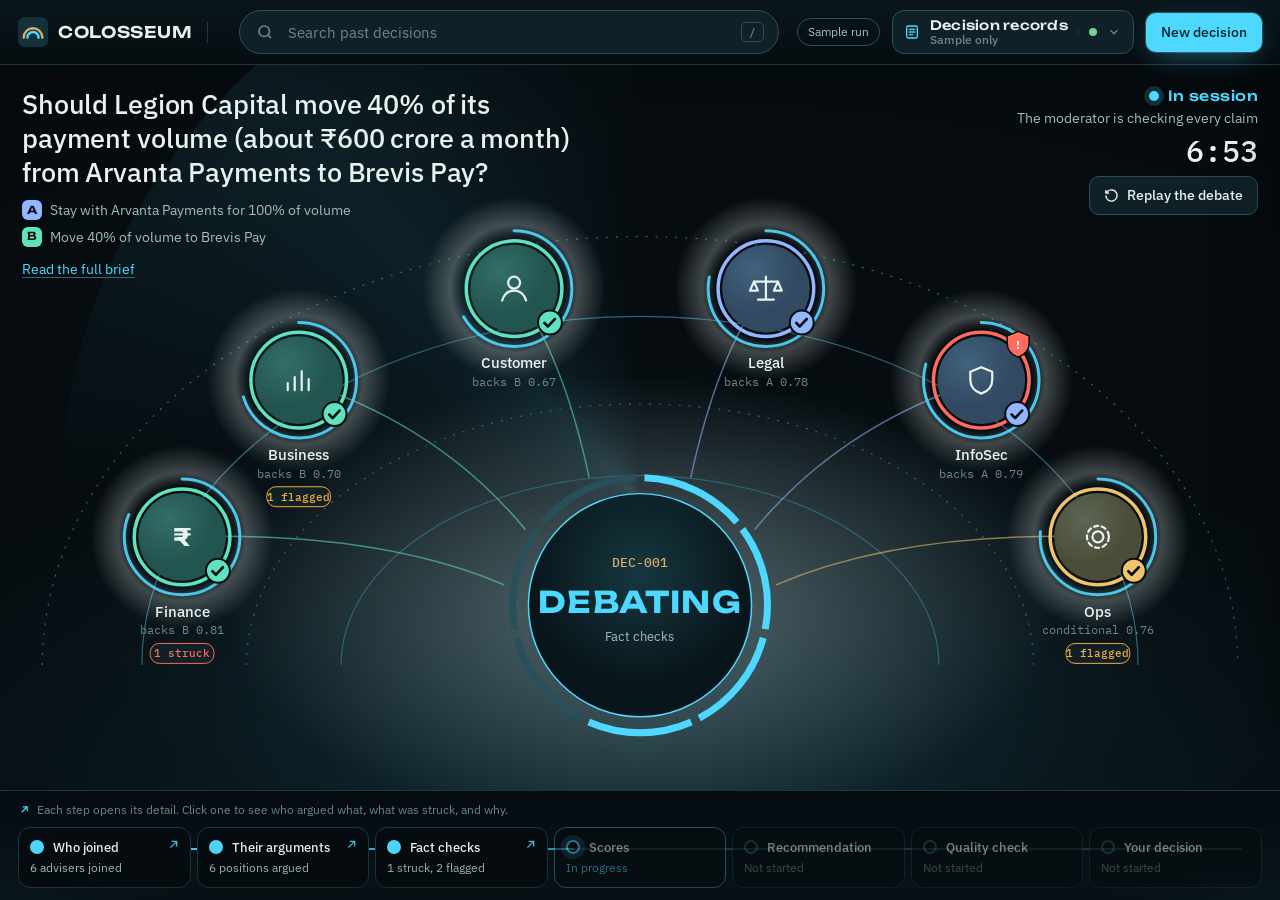
==== commit d709b14e: "v4 UI: centre search, decision records" ====
--- a/web/index.html
+++ b/web/index.html
@@ -1,29 +1,44 @@
-<!DOCTYPE html>
+<!doctype html>
 <html lang="en">
 <head>
-  <meta charset="utf-8">
-  <meta name="viewport" content="width=device-width, initial-scale=1">
-  <title>Colosseum Decision Room</title>
-  <meta name="claude:viewport-fit-sides" content="cover">
-  <meta name="description" content="Colosseum: six AI advisers argue a business decision, a moderator checks every claim, and a named person signs off.">
-  <link rel="preconnect" href="https://fonts.googleapis.com">
-  <link rel="preconnect" href="https://fonts.gstatic.com" crossorigin>
-  <link rel="stylesheet" href="https://fonts.googleapis.com/css2?family=Unbounded:wght@400;500;600;700&family=IBM+Plex+Sans:wght@400;500;600&family=IBM+Plex+Mono:wght@400;500&display=swap">
-  <link rel="icon" href="data:image/svg+xml,%3Csvg xmlns='http://www.w3.org/2000/svg' viewBox='0 0 64 64'%3E%3Crect width='64' height='64' rx='14' fill='%230B1A20'/%3E%3Cpath d='M12 44a20 20 0 0 1 40 0' fill='none' stroke='%23D9AE63' stroke-width='5' stroke-linecap='round'/%3E%3Cpath d='M20 44a12 12 0 0 1 24 0' fill='none' stroke='%234FD8FF' stroke-width='5' stroke-linecap='round'/%3E%3C/svg%3E">
-  <link rel="stylesheet" href="styles.css">
+<meta charset="utf-8">
+<meta name="viewport" content="width=device-width, initial-scale=1, viewport-fit=cover">
+<title>Colosseum Decision Room</title>
+<meta name="description" content="Colosseum: six AI advisers argue a business decision, a moderator checks every claim, and a named person signs off.">
+<link rel="preconnect" href="https://fonts.googleapis.com">
+<link rel="preconnect" href="https://fonts.gstatic.com" crossorigin>
+<link rel="stylesheet" href="https://fonts.googleapis.com/css2?family=Unbounded:wght@400;500;600;700&family=IBM+Plex+Sans:wght@400;500;600&family=IBM+Plex+Mono:wght@400;500&display=swap">
+<link rel="icon" href="data:image/svg+xml,%3Csvg xmlns='http://www.w3.org/2000/svg' viewBox='0 0 64 64'%3E%3Crect width='64' height='64' rx='14' fill='%230B1A20'/%3E%3Cpath d='M12 44a20 20 0 0 1 40 0' fill='none' stroke='%23D9AE63' stroke-width='5' stroke-linecap='round'/%3E%3Cpath d='M20 44a12 12 0 0 1 24 0' fill='none' stroke='%234FD8FF' stroke-width='5' stroke-linecap='round'/%3E%3C/svg%3E">
+<link rel="stylesheet" href="styles.css?v=5">
 </head>
 <body>
-
 <div class="app idle" id="app">
   <header class="top">
+    <div class="top-l">
     <div class="brand">
       <svg width="30" height="30" viewBox="0 0 64 64" aria-hidden="true"><rect width="64" height="64" rx="14" fill="var(--panel-2)"/><path d="M12 44a20 20 0 0 1 40 0" fill="none" stroke="var(--laurel)" stroke-width="5" stroke-linecap="round"/><path d="M20 44a12 12 0 0 1 24 0" fill="none" stroke="var(--signal)" stroke-width="5" stroke-linecap="round"/></svg>
       <b>COLOSSEUM</b>
     </div>
     <div class="crumb"><span class="id" id="crumbId"></span><span class="t" id="crumbT">AI debate room for enterprise decisions</span></div>
+    </div>
+    <div class="omni" id="omni">
+      <label class="omni-box"><svg width="18" height="18" viewBox="0 0 24 24" fill="none" stroke="currentColor" stroke-width="2.2" aria-hidden="true"><circle cx="11" cy="11" r="7"/><path d="M20 20l-3.5-3.5"/></svg>
+        <input id="histQ" type="search" role="combobox" aria-expanded="false" aria-controls="histList" aria-autocomplete="list" placeholder="Search past decisions" autocomplete="off" spellcheck="false"><kbd>/</kbd></label>
+      <div class="omni-pop" id="histPop"><div id="histList" role="listbox" aria-label="Matching decisions"></div></div>
+    </div>
+    <div class="top-r">
     <span class="mode" id="mode">Sample run</span>
-    <select class="picker" id="picker" aria-label="Open a saved run"></select>
+    <div class="rec" id="rec">
+      <button class="rec-btn" id="recBtn" type="button" aria-haspopup="dialog" aria-expanded="false" aria-controls="recPop" title="Every past decision with its verdict">
+        <svg width="16" height="16" viewBox="0 0 24 24" fill="none" stroke="currentColor" stroke-width="2" stroke-linecap="round" aria-hidden="true"><rect x="4" y="3" width="16" height="18" rx="2.5"/><path d="M8 8h8M8 12h8M8 16h5"/></svg>
+        <span class="hb-t"><b>Decision records</b><span id="histCount">Sample only</span></span>
+        <span class="hb-dots" id="histDots" aria-hidden="true"></span>
+        <svg class="hb-c" width="14" height="14" viewBox="0 0 24 24" fill="none" stroke="currentColor" stroke-width="2.2" aria-hidden="true"><path d="M6 9l6 6 6-6"/></svg>
+      </button>
+      <div class="rec-pop" id="recPop" role="dialog" aria-label="Decision records"></div>
+    </div>
     <button class="btn primary" id="newBtn" type="button">New decision</button>
+    </div>
   </header>
 
   <main class="stage" id="stage">
@@ -64,7 +79,7 @@
   <div class="sheet-b" id="sheetBody"></div>
 </section>
 <div class="toast" id="toast" role="status" aria-live="polite"></div>
-
-<script src="app.js"></script>
+<script src="data.js?v=5" charset="utf-8"></script>
+<script src="app.js?v=5" charset="utf-8"></script>
 </body>
 </html>
--- a/web/styles.css
+++ b/web/styles.css
@@ -1,3 +1,4 @@
+@charset "utf-8";
 /* Layout: one cinematic screen. The arena fills the stage; the decision is the glowing core,
    advisers sit on the tiers, details slide in from the right, and the pipeline runs along the bottom dock. */
 :root{
@@ -27,18 +28,91 @@
 .app{height:100%; display:grid; grid-template-rows:auto minmax(0,1fr) auto}
 
 /* ---------- top bar ---------- */
-.top{display:flex; align-items:center; gap:14px; flex-wrap:wrap; padding-block:10px;
+.top{display:grid; grid-template-columns:minmax(var(--lmin,180px),1fr) minmax(220px,540px) minmax(max-content,1fr); align-items:center; gap:18px; padding-block:10px;
   padding-left:max(18px, env(safe-area-inset-left,0px)); padding-right:max(18px, env(safe-area-inset-right,0px));
   border-bottom:1px solid var(--line); background:linear-gradient(180deg, rgba(10,23,28,.95), rgba(6,12,16,.9)); position:relative; z-index:5}
 .brand{display:flex; align-items:center; gap:10px}
 .brand b{font:600 16px/1 var(--f-display); letter-spacing:.04em}
-.crumb{display:flex; align-items:baseline; gap:10px; min-width:0; margin-right:auto; padding-left:14px; border-left:1px solid var(--line)}
+.top-l{display:flex; align-items:center; gap:14px; min-width:0; overflow:hidden}
+@media (max-width:1240px){ .crumb{display:none} }
+@media (max-width:1040px){ .top{grid-template-columns:minmax(0,1fr) auto; gap:10px 12px} .omni{grid-column:1 / -1; grid-row:2} }
+.top-r{display:flex; align-items:center; gap:12px; justify-content:flex-end; min-width:0}
+.crumb{display:flex; align-items:baseline; gap:10px; min-width:0; padding-left:14px; border-left:1px solid var(--line)}
 .crumb .id{font:500 12px var(--f-code); color:var(--laurel); white-space:nowrap}
 .crumb .t{color:var(--ink-2); font-size:14px; white-space:nowrap; overflow:hidden; text-overflow:ellipsis; min-width:0}
 .mode{font-size:12px; padding:4px 10px; border-radius:99px; border:1px solid var(--line-2); color:var(--ink-2); white-space:nowrap}
 .mode.live{color:var(--keep); border-color:color-mix(in srgb, var(--keep) 45%, transparent)}
 .mode.live::before{content:""; display:inline-block; width:7px; height:7px; border-radius:50%; background:var(--keep); margin-right:6px; vertical-align:1px; animation:beat 1.6s infinite}
-.picker{max-width:280px; min-width:0; background:var(--panel); border:1px solid var(--line-2); border-radius:10px; padding:8px 10px; font-size:13px}
+.omni{position:relative; width:100%; justify-self:center; z-index:31}
+.omni-box{display:flex; align-items:center; gap:12px; height:44px; padding:0 14px 0 16px; border-radius:22px; border:1px solid var(--line-2); background:var(--panel); color:var(--ink-3); cursor:text;
+  transition:border-color .2s, box-shadow .2s, border-radius .15s}
+.omni-box:hover{border-color:color-mix(in srgb, var(--signal) 50%, var(--line-2)); box-shadow:0 4px 24px -10px rgba(79,216,255,.35)}
+.omni.open .omni-box{border-color:var(--signal); border-radius:22px 22px 0 0; border-bottom-color:var(--line); box-shadow:0 0 0 3px rgba(79,216,255,.12)}
+.omni-box input{flex:1; min-width:0; background:transparent; border:0; outline:none; color:var(--ink); font:400 15px var(--f-body)}
+.omni-box input::placeholder{color:var(--ink-3)}
+.omni-box input::-webkit-search-cancel-button{display:none}
+.omni-box kbd{font:500 11px var(--f-code); color:var(--ink-3); border:1px solid var(--line-2); border-radius:5px; padding:2px 7px}
+.omni.open .omni-box kbd{opacity:0}
+.omni-pop{position:absolute; top:100%; left:0; right:0; background:var(--panel); border:1px solid var(--signal); border-top:0; border-radius:0 0 22px 22px; padding:4px 0 10px;
+  box-shadow:0 0 0 3px rgba(79,216,255,.12), 0 30px 70px -20px rgba(0,0,0,.85); display:none; max-height:min(64vh, 480px); overflow:auto}
+.omni.open .omni-pop{display:block}
+.hl-h{font:500 11px var(--f-display); color:var(--ink-3); letter-spacing:.08em; text-transform:uppercase; padding:10px 18px 6px}
+.hrow{display:grid; grid-template-columns:18px minmax(0,1fr) auto; gap:14px; align-items:center; width:100%; padding:9px 18px; border:0; background:transparent;
+  color:var(--ink); font:inherit; text-align:left; cursor:pointer}
+.hrow:hover, .hrow.act{background:color-mix(in srgb, var(--signal) 10%, var(--panel-2))}
+.hrow .hi{display:grid; place-items:center; color:var(--ink-3)}
+.hrow .hq{white-space:nowrap; overflow:hidden; text-overflow:ellipsis; font-size:15px; color:var(--ink)}
+.hrow .hq mark{background:none; color:var(--signal); font-weight:600}
+.hrow .hd{color:var(--ink-3); font-size:13.5px}
+.hrow .now{font:500 11px var(--f-code); color:var(--signal); margin-left:8px}
+.hrow .hd .v-PASS{color:var(--keep)} .hrow .hd .v-INCOMPLETE{color:var(--flag)} .hrow .hd .v-WRONG, .hrow .hd .v-FAILED{color:var(--strike)} .hrow .hd .v-RUNNING{color:var(--signal)}
+.hl-empty{padding:14px 18px; color:var(--ink-3); font-size:14px}
+.rec{position:relative; z-index:32}
+.rec-btn{display:flex; align-items:center; gap:10px; padding:6px 12px 6px 11px; border-radius:12px; border:1px solid var(--line-2); background:var(--panel); cursor:pointer; color:var(--ink); font:inherit; text-align:left;
+  transition:border-color .2s, box-shadow .2s, transform .15s}
+.rec-btn:hover, .rec-btn[aria-expanded="true"]{border-color:var(--signal); box-shadow:0 0 0 3px rgba(79,216,255,.12)}
+.rec-btn:active{transform:translateY(1px)}
+.rec-btn > svg:first-child{color:var(--signal)}
+.hb-t{display:grid; line-height:1.15}
+.hb-t b{font:500 13px var(--f-display); letter-spacing:.02em; white-space:nowrap}
+.hb-t span{font-size:11.5px; color:var(--ink-3); white-space:nowrap}
+.hb-dots{display:flex; gap:4px; align-items:center; padding-left:10px; border-left:1px solid var(--line)}
+.hb-dots i{width:8px; height:8px; border-radius:50%; background:var(--ink-3)}
+.hb-dots i.PASS{background:var(--keep)} .hb-dots i.INCOMPLETE{background:var(--flag)} .hb-dots i.WRONG, .hb-dots i.FAILED{background:var(--strike)} .hb-dots i.RUNNING{background:var(--signal); animation:beat 1.2s infinite}
+.hb-c{color:var(--ink-3); transition:transform .25s var(--ease)}
+.rec-btn[aria-expanded="true"] .hb-c{transform:rotate(180deg)}
+.rec-pop{position:absolute; top:calc(100% + 10px); right:0; width:min(900px, calc(100vw - 32px)); z-index:30; background:var(--panel); border:1px solid var(--line-2); border-radius:16px;
+  box-shadow:0 30px 80px -20px rgba(0,0,0,.85), 0 0 0 1px rgba(79,216,255,.06); overflow:hidden; display:grid; grid-template-rows:auto auto minmax(0,1fr); max-height:min(76vh, 640px);
+  opacity:0; transform:translateY(-6px); pointer-events:none; visibility:hidden; transition:opacity .2s, transform .25s var(--ease), visibility 0s .25s}
+.rec.open .rec-pop{opacity:1; transform:none; pointer-events:auto; visibility:visible; transition:opacity .2s, transform .25s var(--ease)}
+.rec-top{display:flex; align-items:baseline; gap:12px; padding:16px 20px 12px; border-bottom:1px solid var(--line)}
+.rec-top b{font:500 16px var(--f-display)} .rec-top span{font-size:13px; color:var(--ink-3)}
+.rec-top .sp{margin-left:auto}
+.rec-cols, .rec-row{display:grid; grid-template-columns:minmax(0,1fr) 190px 128px; gap:18px; align-items:center; padding:0 20px}
+.rec-cols{font:500 11px var(--f-display); color:var(--ink-3); letter-spacing:.08em; text-transform:uppercase; padding-block:10px; border-bottom:1px solid var(--line); background:var(--panel-2)}
+.rec-body{overflow:auto}
+.rec-item{border-bottom:1px solid var(--line)}
+.rec-item:last-child{border-bottom:0}
+.rec-item.cur{box-shadow:inset 3px 0 0 var(--signal)}
+.rec-row{padding-block:13px}
+.rec-q{background:none; border:0; padding:0; color:var(--ink); font:500 14.5px/1.4 var(--f-body); text-align:left; cursor:pointer; display:grid; gap:4px; min-width:0}
+.rec-q span:first-child{display:-webkit-box; -webkit-line-clamp:2; -webkit-box-orient:vertical; overflow:hidden}
+.rec-q:hover span:first-child{color:var(--signal); text-decoration:underline; text-underline-offset:3px; text-decoration-color:color-mix(in srgb, var(--signal) 50%, transparent)}
+.rec-q .m{font:400 12px var(--f-code); color:var(--ink-3)}
+.rec-v{display:grid; gap:5px; justify-items:start}
+.rec-v span:last-child{font-size:12.5px; color:var(--ink-2)}
+.rec-more-btn{justify-self:start; background:none; border:1px solid var(--line-2); border-radius:99px; color:var(--signal); font:500 13px var(--f-body); padding:6px 12px; cursor:pointer; display:inline-flex; gap:6px; align-items:center; white-space:nowrap}
+.rec-more-btn:hover{border-color:var(--signal)}
+.rec-more-btn svg{transition:transform .25s var(--ease)}
+.rec-item.open .rec-more-btn svg{transform:rotate(180deg)}
+.rec-more{display:none; padding:2px 20px 18px; gap:12px}
+.rec-item.open .rec-more{display:grid; animation:bubin .3s var(--ease) both}
+.rec-more .rtxt{font-size:15px; line-height:1.6; color:var(--ink); max-width:72ch}
+.rec-more h5{font:500 12px var(--f-display); color:var(--ink-3); letter-spacing:.04em; margin:0}
+.rec-more ul{margin:0; padding-left:18px; display:grid; gap:4px; font-size:14px; color:var(--ink-2)}
+.rec-empty{padding:28px 20px; color:var(--ink-3)}
+.vt.FAILED{background:color-mix(in srgb, var(--strike) 20%, transparent); color:var(--strike)}
+.vt.RUNNING{background:color-mix(in srgb, var(--signal) 18%, transparent); color:var(--signal)}
 .btn{display:inline-flex; align-items:center; justify-content:center; gap:8px; border-radius:10px; border:1px solid var(--line-2); background:var(--panel);
   padding:8px 14px; font-weight:500; font-size:14px; cursor:pointer; transition:transform .15s var(--ease), border-color .2s, background .2s, box-shadow .2s; white-space:nowrap}
 .btn:hover{border-color:var(--signal)}
@@ -253,16 +327,17 @@
 .feed time{font:400 12px var(--f-code); color:var(--ink-3); padding-top:2px}
 .feed .e-strike{color:var(--strike)} .feed .e-flag{color:var(--flag)} .feed .e-ok{color:var(--keep)} .feed .e-sig{color:var(--signal)}
 /* start panel (idle core click) */
-.go{display:grid; grid-template-columns:44px minmax(0,1fr) auto; gap:12px; align-items:center; width:100%; text-align:left; cursor:pointer;
+.sg{display:grid; grid-template-columns:44px minmax(0,1fr) auto; gap:12px; align-items:center; width:100%; text-align:left; cursor:pointer;
   padding:14px; border-radius:14px; border:1px solid var(--line-2); background:var(--panel-2); color:var(--ink); font:inherit; transition:border-color .25s, transform .25s var(--ease)}
-.go:hover, .go:focus-visible{border-color:var(--signal); transform:translateY(-1px); outline:none}
-.go .gi{width:44px; height:44px; border-radius:12px; display:grid; place-items:center; background:color-mix(in srgb, var(--signal) 14%, transparent); color:var(--signal); font:600 20px var(--f-display)}
-.go b{display:block; font:500 15px var(--f-display)} .go span{font-size:13px; color:var(--ink-3)}
-.go .arr{color:var(--signal); font-size:18px}
-.go.big{border-color:color-mix(in srgb, var(--signal) 55%, transparent); box-shadow:0 10px 40px -20px rgba(79,216,255,.7)}
+.sg:hover, .sg:focus-visible{border-color:var(--signal); transform:translateY(-1px); outline:none}
+.sg .gi{width:44px; height:44px; border-radius:12px; display:grid; place-items:center; background:color-mix(in srgb, var(--signal) 14%, transparent); color:var(--signal); font:600 20px var(--f-display)}
+.sg b{display:block; font:500 15px var(--f-display)} .sg span{font-size:13px; color:var(--ink-3)}
+.sg .arr{color:var(--signal); font-size:18px}
+.sg.big{border-color:color-mix(in srgb, var(--signal) 55%, transparent); box-shadow:0 10px 40px -20px rgba(79,216,255,.7)}
 .runs{list-style:none; margin:0; padding:0; display:grid; gap:8px}
-.runs .go{grid-template-columns:minmax(0,1fr) auto auto; padding:11px 14px}
-.runs .go b{font:500 13.5px var(--f-code)}
+.runs .sg{grid-template-columns:minmax(0,1fr) auto auto; padding:11px 14px}
+.runs .sg b{font:500 14px var(--f-body); white-space:nowrap; overflow:hidden; text-overflow:ellipsis}
+.runs .sg > div{min-width:0}
 .fid{font:600 26px/1 var(--f-display); color:var(--laurel)}
 .fval{font:600 28px/1.1 var(--f-code)} .fval small{font:400 13px var(--f-body); color:var(--ink-3); margin-left:6px}
 .rel{font-size:12px; padding:3px 9px; border-radius:99px; border:1px solid var(--line-2)}
@@ -284,7 +359,9 @@
 .app.done .path .fill{background:var(--vc)}
 .step{position:relative; z-index:1; display:grid; grid-template-columns:auto minmax(0,1fr); grid-template-rows:auto auto; column-gap:9px; row-gap:2px; align-items:center; text-align:left;
   padding:10px 11px; border-radius:12px; border:1px solid var(--line); background:var(--void); cursor:pointer; min-width:0; transition:border-color .2s, background .2s, transform .15s}
-.step .go{position:absolute; top:9px; right:9px; width:14px; height:14px; opacity:.45; transition:opacity .2s, transform .2s; color:var(--ink-2)}
+.step .go{position:absolute; top:9px; right:9px; width:15px; height:15px; opacity:.85; transition:opacity .2s, transform .2s; color:var(--signal)}
+.step:not([disabled]) .go{animation:nudge 2.4s var(--ease) infinite}
+@keyframes nudge{0%,70%,100%{transform:none}80%{transform:translate(2px,-2px)}}
 .step:hover:not([disabled]) .go{opacity:1; transform:translate(1px,-1px); color:var(--signal)}
 .step[disabled] .go{display:none}
 .step .n{padding-right:14px}
@@ -412,7 +489,16 @@
   .bigs{grid-template-columns:minmax(0,1fr)}
   .grid2, .cards{grid-template-columns:minmax(0,1fr)}
   .crumb{display:none}
-  .picker{flex:1 1 160px}
+  .top{grid-template-columns:minmax(0,1fr) auto; gap:10px 12px}
+  .omni{grid-column:1 / -1; grid-row:2}
+  .top-r .mode{display:none}
+  .hb-t, .hb-c{display:none}
+  .rec-pop{position:fixed; top:64px; left:12px; right:12px; width:auto}
+  .rec-cols{display:none}
+  .rec-top{flex-wrap:wrap; row-gap:2px} .rec-top .sp{display:none}
+  .hb-dots{display:none}
+  .rec-row{grid-template-columns:minmax(0,1fr) auto; row-gap:10px}
+  .rec-q{grid-column:1 / -1}
   .bub{max-width:180px; font-size:12px}
 }
 @media (prefers-reduced-motion: reduce){
